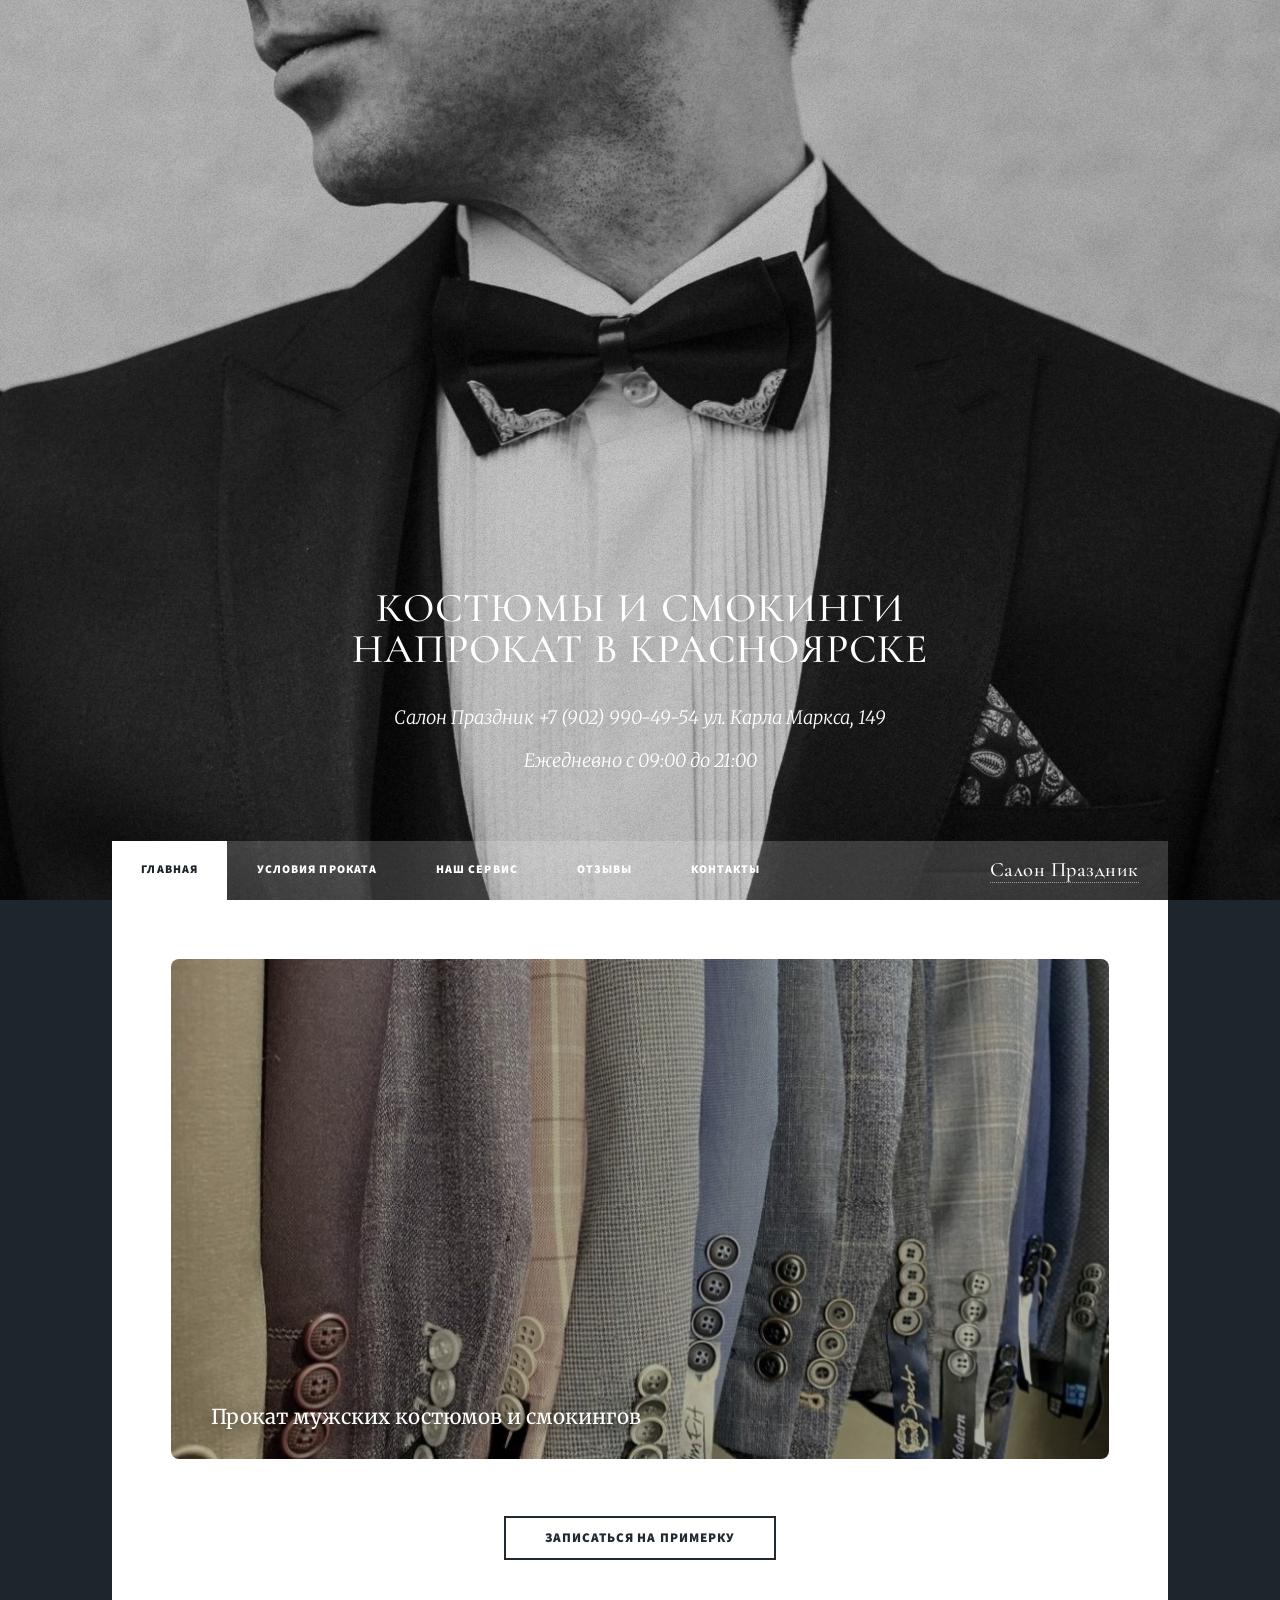
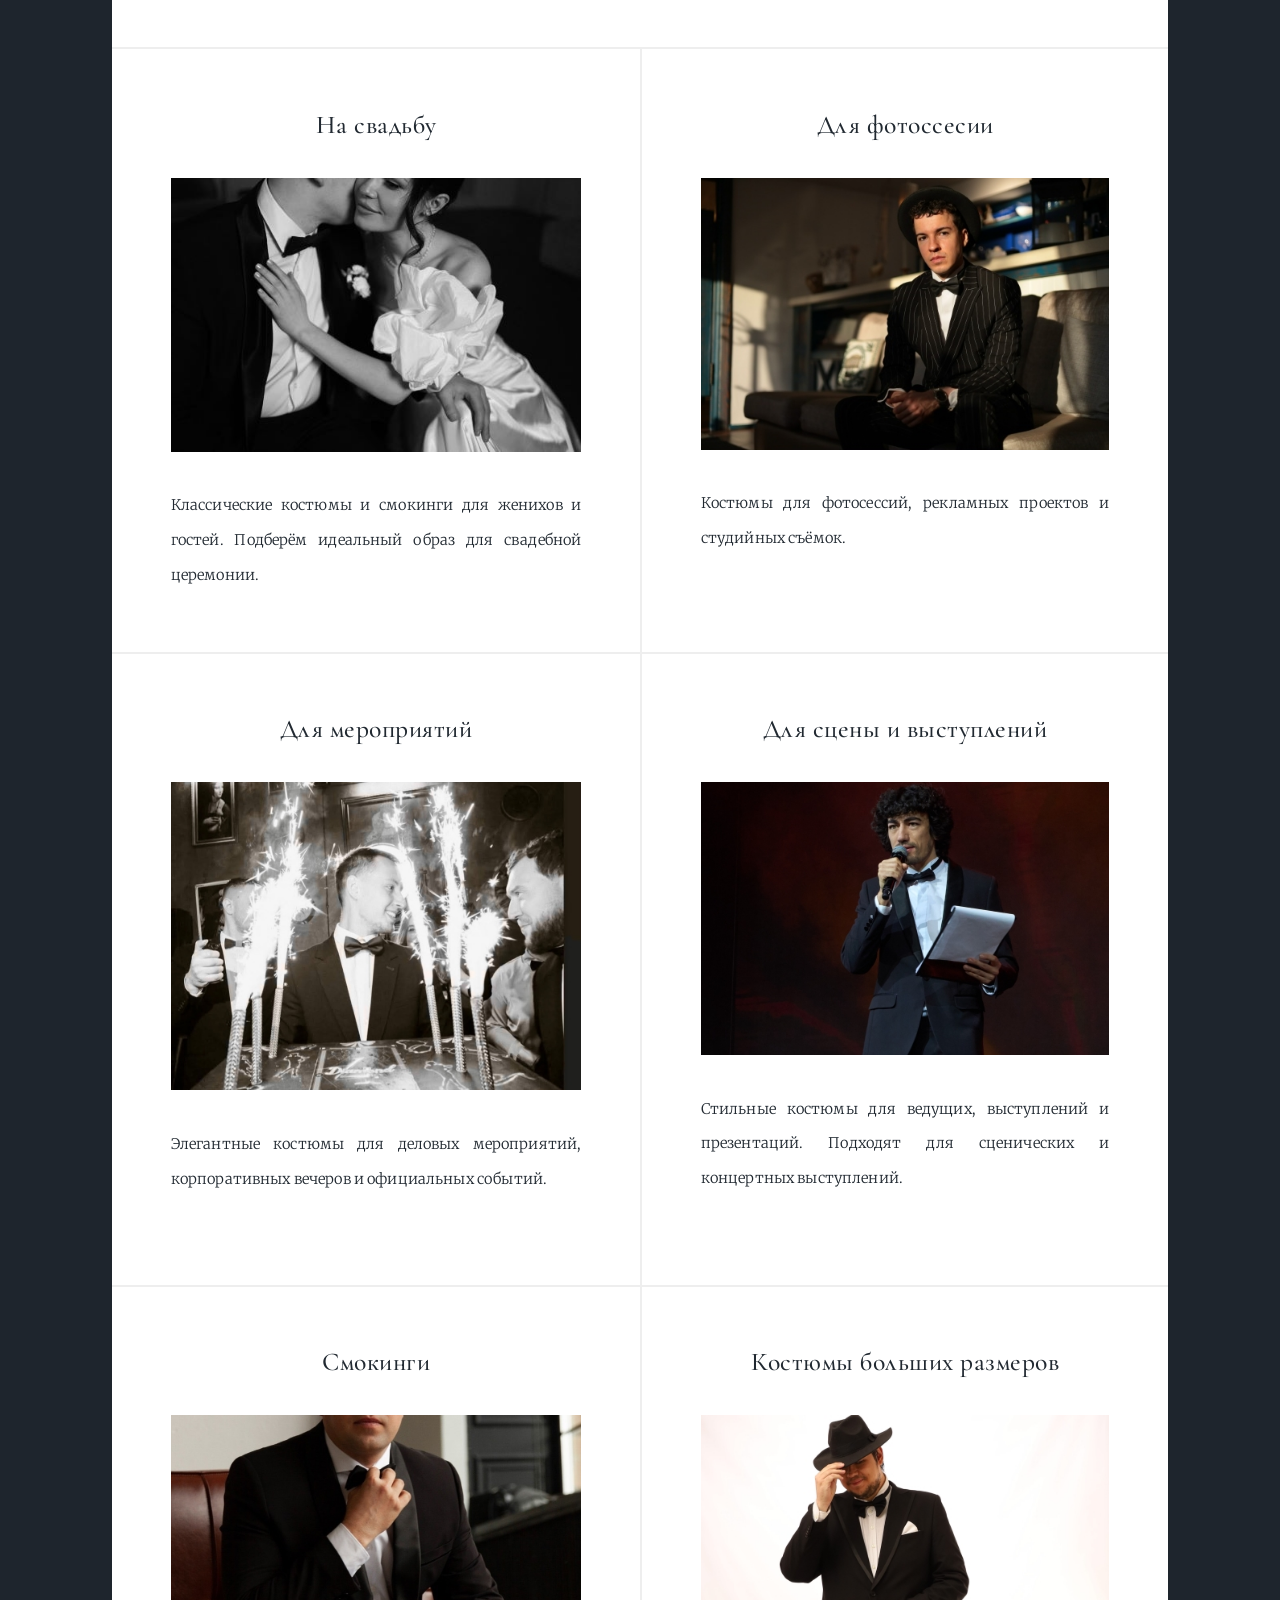
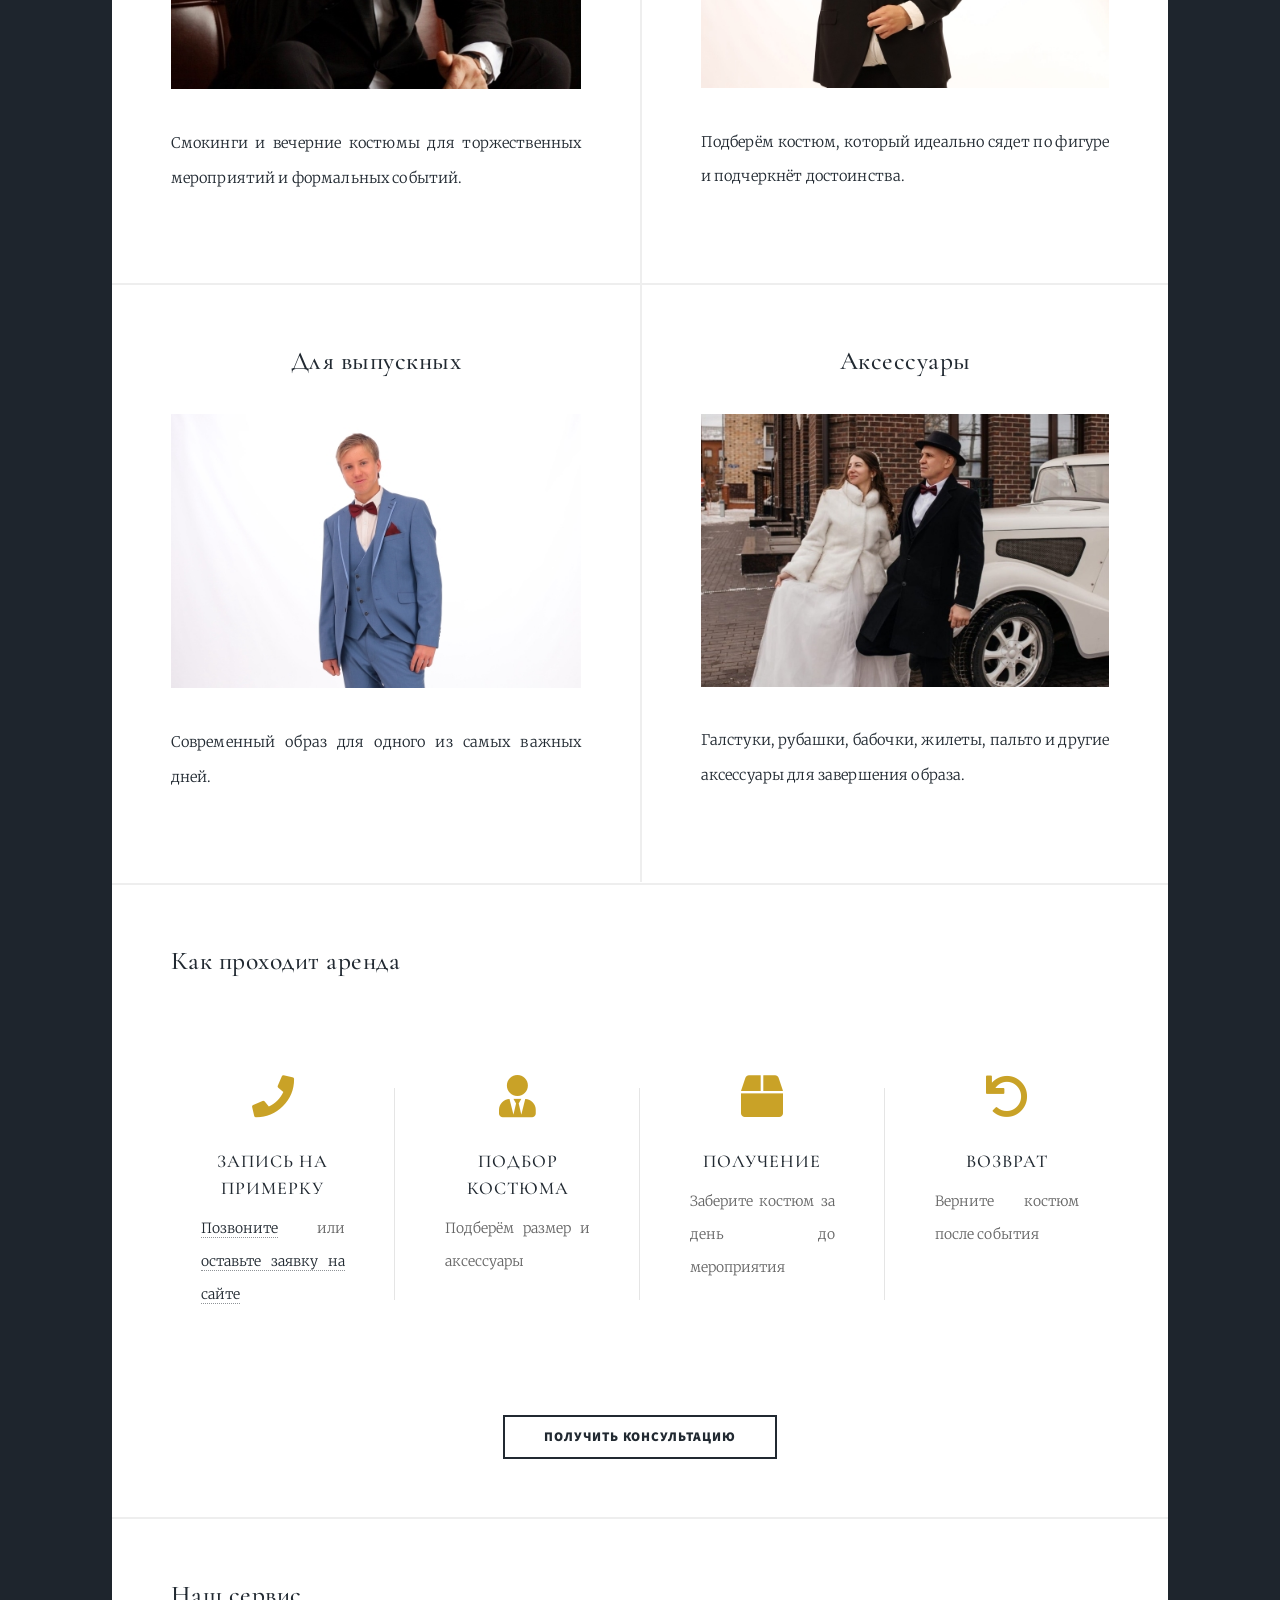
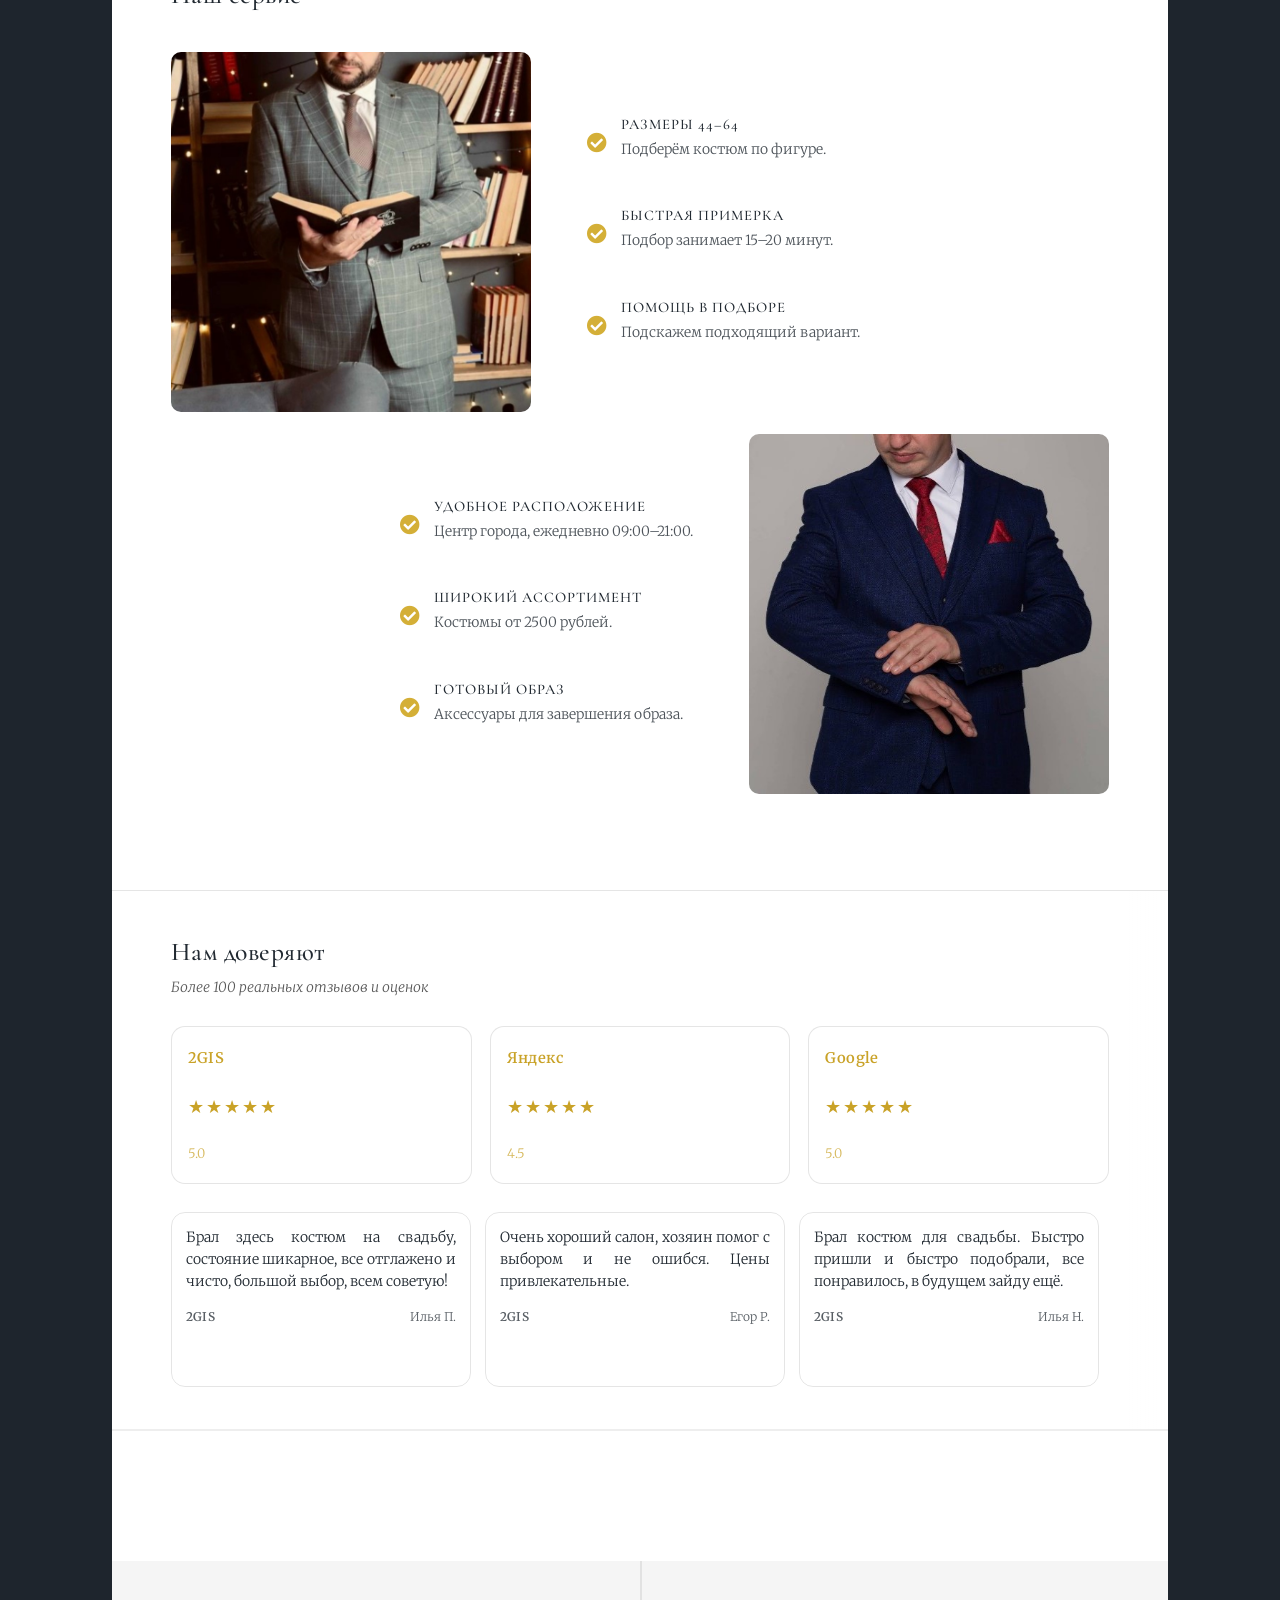
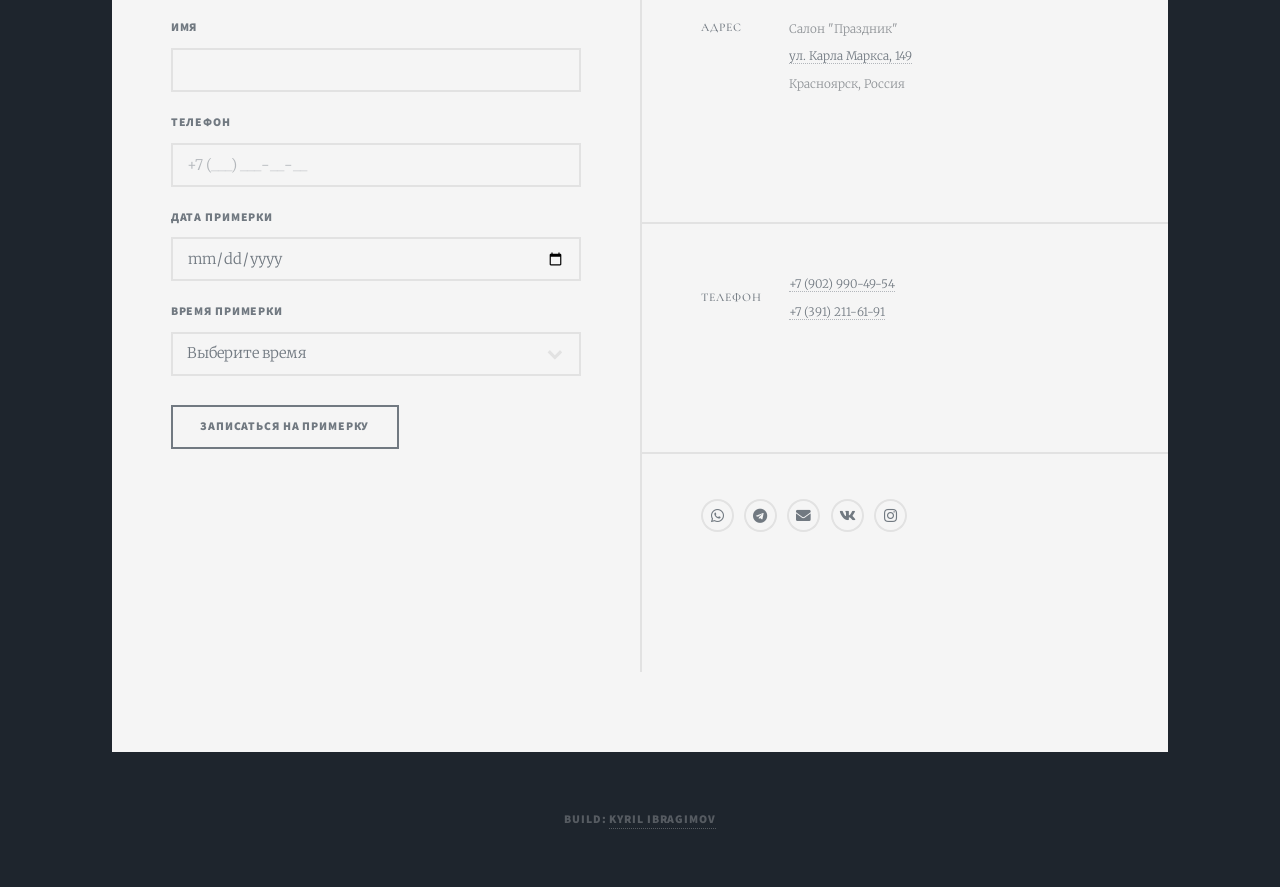
==== index.html @ ec796285 "major fixes" ====
<!DOCTYPE HTML>
<!--
	Massively by HTML5 UP
	html5up.net | @ajlkn
	Free for personal and commercial use under the CCA 3.0 license (html5up.net/license)
-->
<html>
	<head>
		<title>Салон Праздник</title>
		<meta charset="utf-8" />
		<meta name="viewport" content="width=device-width, initial-scale=1, user-scalable=no" />
		<link rel="stylesheet" href="assets/css/main.css" />
		<noscript><link rel="stylesheet" href="assets/css/noscript.css" /></noscript>
		<link href="https://fonts.googleapis.com/css2?family=Playfair+Display:wght@400;500;600&display=swap" rel="stylesheet">
		<link href="https://fonts.googleapis.com/css2?family=Cormorant+Garamond:wght@300;400;500;600&display=swap" rel="stylesheet">
	</head>
	<body class="is-preload">

		<!-- Wrapper -->
			<div id="wrapper" class="fade-in">

				<!-- Intro -->
					<div id="intro">
						<h1>Костюмы и смокинги<br />
						напрокат в Красноярске</h1>
						<p>
							<!-- Прокат мужских костюмов и смокингов в Красноярске</a><br /> -->
						Салон Праздник +7 (902) 990-49-54 ул. Карла Маркса, 149</a><br />
						Ежедневно с 09:00 до 21:00</a>
					</p>
						<!-- <ul class="actions">
							<li><a href="#header" class="button icon solid solo fa-arrow-down scrolly">Continue</a></li>
						</ul> -->
					</div>

				<!-- Header -->
					<!-- <header id="header">
						<a href="index.html" class="logo">Прокат мужских костюмов</a>
					</header> -->

				<!-- Nav -->
					<nav id="nav">
						<ul class="links">
							<li class="active"><a href="index.html">Главная</a></li>
							<li><a href="#rent">Условия проката</a></li>
							<li><a href="#benefits">Наш сервис</a></li>
							<li><a href="#trust">Отзывы</a></li>
							<li><a href="#contacts">Контакты</a></li>
						</ul>
						<div class="logo">
							<a href="#top">Салон Праздник</a>
						</div>
					</nav>

				<!-- Main -->
					<div id="main">

						<!-- Featured Post -->
							<article class="post featured">
								<!-- <header class="major"> -->
									<!-- <h2>Салон Праздник<br />
							</a></h2> -->
									<!-- <p>Прокат мужских костюмов и смокингов</p>
								</header> -->
								<div class="hero">
							
								<img src="images/pic01.jpg" alt="Костюмы">

								<div class="hero-text">
									Прокат мужских костюмов и смокингов
								</div>

								</div>
								<!-- <a class="image main"><img src="images/pic01.jpg" alt="" /></a> -->
								<ul class="actions hero-button">
									<li><a href="#booking" class="button large">Записаться на примерку</a></li>
								</ul>
							</article>

						<!-- Posts -->
							<section class="posts">
								<article>
									<header>
										<h2><a href="#booking">На свадьбу<br />
									</a></h2>
									</header>
									<a href="#booking" class="image fit"><img src="images/pic02.jpg" alt="" /></a>
									<p>Классические костюмы и смокинги для женихов и гостей. Подберём идеальный образ для свадебной церемонии.</p>
							
								</article>
								<article>
									<header>
										<h2><a href="#booking">Для фотоссесии<br />
										</a></h2>
									</header>
									<a href="#booking" class="image fit"><img src="images/pic03.jpg" alt="" /></a>
									<p>Костюмы для фотосессий, рекламных проектов и студийных съёмок.</p>
								</article>
								<article>
									<header>
										<h2><a href="#booking">Для мероприятий<br />
										</a></h2>
									</header>
									<a href="#booking" class="image fit"><img src="images/pic04.jpg" alt="" /></a>
									<p>Элегантные костюмы для деловых мероприятий, корпоративных вечеров и официальных событий.</p>
									<ul class="actions special">
									</ul>
								</article>
								<article>
									<header>
										<h2><a href="#booking">Для сцены и выступлений<br />
										</a></h2>
									</header>
									<a href="#booking" class="image fit"><img src="images/pic05.jpg" alt="" /></a>
									<p>Стильные костюмы для ведущих, выступлений и презентаций. Подходят для сценических и концертных выступлений.</p>
									<ul class="actions special">
									</ul>
								</article>
								<article>
									<header>
										<h2><a href="#booking">Смокинги<br />
										</a></h2>
									</header>
									<a href="#booking" class="image fit"><img src="images/pic06.jpg" alt="" /></a>
									<p>Смокинги и вечерние костюмы для торжественных мероприятий и формальных событий.</p>
									<ul class="actions special">
									</ul>
								</article>
								
								<article>
									<header>
										<h2><a href="#booking">Костюмы больших размеров<br />
										</a></h2>
									</header>
									<a href="#booking" class="image fit"><img src="images/pic08.jpg" alt="" /></a>
									<p>Подберём костюм, который идеально сядет по фигуре и подчеркнёт достоинства.</p>
									<ul class="actions special">
									</ul>
								</article>
								<article>
									<header>
										<h2><a href="#booking">Для выпускных<br />
										</a></h2>
									</header>
									<a href="#booking" class="image fit"><img src="images/pic09.jpg" alt="" /></a>
									<p>Современный образ для одного из самых важных дней.</p>
									<ul class="actions special">
									</ul>
								</article>


								<article>
									<header>
										<h2><a href="#booking">Аксессуары<br />
										</a></h2>
									</header>
									<a href="#booking" class="image fit"><img src="images/pic07.jpg" alt="" /></a>
									<p>Галстуки, рубашки, бабочки, жилеты, пальто и другие аксессуары для завершения образа.</p>
									<ul class="actions special">
									</ul>
								</article>
							</section>
					<section class="process" id="rent">
						<h2>Как проходит аренда</h2>
						<!-- <p>Всего несколько шагов до идеального образа</p> -->

						<div class="steps">

							<div class="step">
							<span class="icon solid fa-phone"></span>
							<h3>Запись на примерку</h3>
							<p><a href="tel:+79029904954">Позвоните</a> или <a href=#booking>оставьте заявку на сайте</a></p>
							</div>

							<div class="step">
							<span class="icon solid fa-user-tie"></span>
							<h3>Подбор костюма</h3>
							<p>Подберём размер и аксессуары</p>
							</div>

							<div class="step">
							<span class="icon solid fa-box"></span>
							<h3>Получение</h3>
							<p>Заберите костюм за день до мероприятия</p>
							</div>

							<div class="step">
							<span class="icon solid fa-undo"></span>
							<h3>Возврат</h3>
							<p>Верните костюм после события</p>
							</div>
						</div>
						<ul class="actions hero-button">
						<li>
							<a href="tel:+79029904954" class="button large">
							Получить консультацию
							</a>
						</li>
						</ul>
					</section>
					<section id="benefits" class="benefits">
						<header class="major">
							<h2>Наш сервис</h2>
						</header>

						<div class="benefit-row benefit-row--left">
							<div class="benefit-image">
							<img src="images/pic12.jpg" alt="Свадебные костюмы">
							</div>

							<div class="benefit-points">
							<div class="benefit-point">
								<span class="icon solid fa-check-circle"></span>
								<div>
								<h3>Размеры 44–64</h3>
								<p>Подберём костюм по фигуре.</p>
								</div>
							</div>

							<div class="benefit-point">
								<span class="icon solid fa-check-circle"></span>
								<div>
								<h3>Быстрая примерка</h3>
								<p>Подбор занимает 15–20 минут.</p>
								</div>
							</div>

							<div class="benefit-point">
									<span class="icon solid fa-check-circle"></span>
								<div>
								<h3>Помощь в подборе</h3>
								<p>Подскажем подходящий вариант.</p>
								</div>
							</div>
							</div>
							
						</div>

						<div class="benefit-row benefit-row--right">
							<div class="benefit-points">
							<div class="benefit-point">
								<span class="icon solid fa-check-circle"></span>
								<div>
								<h3>Удобное расположение</h3>
								<p>Центр города, ежедневно 09:00–21:00.</p>
								</div>
							</div>

							<div class="benefit-point">
									<span class="icon solid fa-check-circle"></span>
								<div>
								<h3>Широкий ассортимент</h3>
								<p>Костюмы от 2500 рублей.</p>
								</div>
							</div>

							<div class="benefit-point">
								<span class="icon solid fa-check-circle"></span>
								<div>
								<h3>Готовый образ</h3>
								<p>Аксессуары для завершения образа.</p>
								</div>
							</div>
							</div>

							<div class="benefit-image">
							<img src="images/pic13.jpg" alt="Костюмы в салоне">
							</div>
						</div>
					</section>

					<section id="trust" class="trust">
					<header class="major">
						<h2>Нам доверяют</h2>
						 <p class="trust__summary">Более 100 реальных отзывов и оценок</p>
					</header>

					<div class="trust__badges">
						<a class="trust__badge" href="https://2gis.ru/krasnoyarsk/firm/70000001041666541/tab/reviews" target="_blank" rel="noopener">
						<span class="trust__logo">2GIS</span>
						<span class="trust__stars" aria-label="Рейтинг 5 из 5">★★★★★</span>
						<span class="trust__meta">5.0</span>
						</a>

						<a class="trust__badge" href="https://yandex.ru/maps/org/prazdnik/83138844755/reviews/" target="_blank" rel="noopener">
						<span class="trust__logo">Яндекс</span>
						<span class="trust__stars" aria-label="Рейтинг 4.5 из 5">★★★★★</span>
						<span class="trust__meta">4.5</span>
						</a>

					    <a href="https://www.google.com/maps/place/@56.009293,92.8386435,15z/data=!4m17!1m7!3m6!1s0x5cd7ae0d39de3a0b:0xbedc901a35890646!2z0J_RgNCw0LfQtNC90LjQuiwg0YHQsNC70L7QvSDQv9GA0L7QutCw0YLQsCDQvNGD0LbRgdC60LjRhSDQutC-0YHRgtGO0LzQvtCyINC4INGB0LzQvtC60LjQvdCz0L7Qsg!8m2!3d56.009293!4d92.856153!16s%2Fg%2F12qf68w5v!3m8!1s0x5cd7ae0d39de3a0b:0xbedc901a35890646!8m2!3d56.009293!4d92.856153!9m1!1b1![base64]!16s%2Fg%2F12qf68w5v?entry=ttu&g_ep=EgoyMDI2MDMyNC4wIKXMDSoASAFQAw%3D%3D" class="trust__badge" target="_blank" rel="noopener noreferrer">
     					<span class="trust__logo">Google</span>
     					<span class="trust__stars">★★★★★</span>
      					<span class="trust__meta">5.0</span>
    					</a>
					</div>

					<div class="trust__slider" aria-label="Отзывы клиентов (пролистывание)">
						<article class="trust__card">
						<p>Брал здесь костюм на свадьбу, состояние шикарное, все отглажено и чисто, большой выбор, всем советую!</p>
						<div class="trust__who">
							<span class="trust__src">2GIS</span>
							<span class="trust__name">Илья П.</span>
						</div>
						</article>

						<article class="trust__card">
						<p>Очень хороший салон, хозяин помог с выбором и не ошибся. Цены привлекательные.</p>
						<div class="trust__who">
							<span class="trust__src">2GIS</span>
							<span class="trust__name">Егор Р.</span>
						</div>
						</article>

						<article class="trust__card">
						<p>Брал костюм для свадьбы. Быстро пришли и быстро подобрали, все понравилось, в будущем зайду ещё.</p>
						<div class="trust__who">
							<span class="trust__src">2GIS</span>
							<span class="trust__name">Илья Н.</span>
						</div>
						</article>

						<article class="trust__card">
						<p>Отличный салон. Брал здесь костюм двойку на свадьбу. Одели меня с иголочки, ещё и подобрали туфли с галстуком. Вся одежда идеально чистая и ухоженная!</p>
						<div class="trust__who">
							<span class="trust__src">2GIS</span>
							<span class="trust__name">​Николай Х.</span>
						</div>
						</article>

						<article class="trust__card">
						<p>Брали мужу смокинг на свадебную фотосессию. Выбор большой, подобрали очень быстро. Все качественно.</p>
						<div class="trust__who">
							<span class="trust__src">2GIS</span>
							<span class="trust__name">Ольга</span>
						</div>
						</article>
					</div>

					<!-- <ul class="actions">
						<li><a class="button" href="https://2gis.ru/krasnoyarsk/firm/70000001041666541/tab/reviews" target="_blank" rel="noopener">Все отзывы в 2GIS</a></li>
						<li><a class="button" href="https://yandex.ru/maps/org/prazdnik/83138844755/reviews/" target="_blank" rel="noopener">Все отзывы в Яндекс</a></li>
					</ul> -->
					</section>
				</section>
						<!-- Footer -->
							<footer>
								<div class="pagination">
								
								</div>
							</footer>

					</div>

				<!-- Footer -->
					<footer id="footer">
						<section id="booking">
							<form method="post" id="booking-form" action="#">
								<div class="fields">
									<div class="field">
										<label for="name">Имя</label>
										<input type="text" name="name" id="name" required/>
									</div>

									<div class="field">
										<label for="phone">Телефон</label>						
										<input
											type="tel"
											name="phone"
											id="phone"
											placeholder="+7 (___) ___-__-__"
											maxlength="18"
											required
										/>
									</div>
									 <div class="field">
									<label for="date">Дата примерки</label>
									<input type="date" name="date" id="date" required />
									</div>

									<div class="field">
									<label for="time">Время примерки</label>
									<select name="time" id="time" required>
										<option value="">Выберите время</option>
										<option>09:00</option>
										<option>09:30</option>
										<option>10:00</option>
										<option>10:30</option>
										<option>11:00</option>
										<option>11:30</option>
										<option>12:00</option>
										<option>12:30</option>
										<option>13:00</option>
										<option>13:30</option>
										<option>14:00</option>
										<option>14:30</option>
										<option>15:00</option>
										<option>15:30</option>
										<option>16:00</option>
										<option>16:30</option>
										<option>17:00</option>
										<option>17:30</option>
										<option>18:00</option>
										<option>18:30</option>
										<option>19:00</option>
										<option>19:30</option>
										<option>20:00</option>
										<option>20:30</option>
									</select>
									</div>
								</div>
								<ul class="actions">
									<li><input type="submit" value="Записаться на примерку" /></li>
								</ul>
								<p id="form-message" class="form-message" aria-live="polite"></p>
							</form>
						</section>
						<section class="split contact", id="contacts">
							<section class="alt">
								<h3>Адрес</h3>
								<p>Салон "Праздник"</br>
								<a href="https://yandex.ru/maps/?text=Карла%20Маркса%20149%20Красноярск">ул. Карла Маркса, 149</a><br />
								Красноярск, Россия</p>
							</section>
							<section>
								<h3>Телефон</h3>
								<p><a href="tel:+79029904954">+7 (902) 990-49-54</a></br>
									 <a href="tel:+73912116191">+7 (391) 211-61-91</a></p>
							</section>
							<!-- <section>
								<h3>Email</h3>
								<p><a href="mailto:prazdniki24@yandex.ru">prazdniki24@yandex.ru</a></p>
							</section> -->
							<section>
								<ul class="icons alt">

									<li>
										<a href="https://wa.me/+79029904954" class="icon brands fa-whatsapp">
										<span class="label">whatsapp</span>
										</a>
									</li>
									<li>
										<a href="https://t.me/+79029904954" class="icon brands fa-telegram">
										<span class="label">telegram</span>
										</a>
									</li>
										<li>
										<a href="mailto:prazdniki24@yandex.ru" class="icon solid fa-envelope">
										<span class="label">Email</span>
										</a>
									</li>
									<li>
									<a href="https://vk.com/prazdnikgroup" class="icon brands fa-vk">
										<span class="label">VK</span>
									</a>
									</li>
									<li><a href="https://www.instagram.com/kostumnaprokat24" class="icon brands alt fa-instagram"><span class="label">Instagram</span></a></li>
								</ul>
							</section>
						</section>
					</footer>

				<!-- Copyright -->
					<div id="copyright">
						<ul><li>Build: <a href="https://kyrilibragimov.com">Kyril Ibragimov</a></li></ul>
					</div>

			</div>

		<!-- Scripts -->
			<script src="assets/js/jquery.min.js"></script>
			<script src="assets/js/jquery.scrollex.min.js"></script>
			<script src="assets/js/jquery.scrolly.min.js"></script>
			<script src="assets/js/browser.min.js"></script>
			<script src="assets/js/breakpoints.min.js"></script>
			<script src="assets/js/util.js"></script>
			<script src="assets/js/main.js"></script>

			<script>
			(function () {
				const rail = document.querySelector('.trust__slider');
				if (!rail) return;

				rail.addEventListener('wheel', (e) => {
				// if user scrolls vertically, move horizontally
				if (Math.abs(e.deltaY) > Math.abs(e.deltaX)) {
					rail.scrollLeft += e.deltaY;
					e.preventDefault();
				}
				}, { passive: false });
			})();
			</script>

			<script>
			const phoneInput = document.getElementById('phone');

			phoneInput.addEventListener('input', function (e) {
				let x = this.value.replace(/\D/g, '');

				if (x.startsWith('8')) x = '7' + x.slice(1);
				if (!x.startsWith('7')) x = '7' + x;

				x = x.substring(0, 11);

				let formatted = '+7';
				if (x.length > 1) formatted += ' (' + x.substring(1, 4);
				if (x.length >= 5) formatted += ') ' + x.substring(4, 7);
				if (x.length >= 8) formatted += '-' + x.substring(7, 9);
				if (x.length >= 10) formatted += '-' + x.substring(9, 11);

				this.value = formatted;
			});

			phoneInput.addEventListener('blur', function () {
				const digits = this.value.replace(/\D/g, '');
				if (digits.length !== 11) {
				this.setCustomValidity('Введите телефон в формате +7 (999) 123-45-67');
				} else {
				this.setCustomValidity('');
				}
			});
			</script>

			<script>
			const dateInput = document.getElementById('date');
			const today = new Date().toISOString().split('T')[0];
			dateInput.setAttribute('min', today);
			</script>

			<script>
			document.addEventListener('DOMContentLoaded', function () {
				const elements = document.querySelectorAll(
				'#main > section, #main > article, .post, .benefits, #trust, #contact'
				);

				elements.forEach((el, index) => {
				el.classList.add('reveal');
				if (index % 2 === 1) {
					el.classList.add('reveal--slow');
				}
				});

				const observer = new IntersectionObserver((entries, obs) => {
				entries.forEach(entry => {
					if (entry.isIntersecting) {
					entry.target.classList.add('is-visible');
					obs.unobserve(entry.target);
					}
				});
				}, {
				threshold: 0.12
				});

				elements.forEach(el => observer.observe(el));
			});
			</script>

			<script>
			const bookingForm = document.getElementById("booking-form");
			const formMessage = document.getElementById("form-message");

			let messageTimeout;

			function showFormMessage(text, type = "success") {
				clearTimeout(messageTimeout);

				formMessage.textContent = text;
				formMessage.classList.remove("success", "error", "show");
				formMessage.classList.add(type);

				void formMessage.offsetWidth;
				formMessage.classList.add("show");

				messageTimeout = setTimeout(() => {
				formMessage.classList.remove("show");
				}, 5000);
			}

			if (bookingForm) {
				bookingForm.addEventListener("submit", async function (e) {
				e.preventDefault();

				const formData = new FormData(bookingForm);

				const payload = {
					name: formData.get("name"),
					phone: formData.get("phone"),
					date: formData.get("date"),
					time: formData.get("time")
				};

				try {
					const response = await fetch("/api/booking", {
					method: "POST",
					headers: {
						"Content-Type": "application/json"
					},
					body: JSON.stringify(payload)
					});

					const result = await response.json();

					if (!response.ok) {
					throw new Error(result.error || "Ошибка отправки");
					}

					bookingForm.reset();

					showFormMessage(
					"Спасибо! Заявка отправлена. Мы свяжемся с вами для подтверждения примерки.",
					"success"
					);
				} catch (error) {
					console.error(error);

					showFormMessage(
					"Не удалось отправить заявку. Попробуйте позже.",
					"error"
					);
				}
				});
			}
			</script>
	</body>
</html>
---- assets/css/main.css ----
@import url(fontawesome-all.min.css);
@import url("https://fonts.googleapis.com/css?family=Merriweather:300,700,300italic,700italic|Source+Sans+Pro:900");

/*
	Massively by HTML5 UP
	html5up.net | @ajlkn
	Free for personal and commercial use under the CCA 3.0 license (html5up.net/license)
*/

html, body, div, span, applet, object,
iframe, h1, h2, h3, h4, h5, h6, p, blockquote,
pre, a, abbr, acronym, address, big, cite,
code, del, dfn, em, img, ins, kbd, q, s, samp,
small, strike, strong, sub, sup, tt, var, b,
u, i, center, dl, dt, dd, ol, ul, li, fieldset,
form, label, legend, table, caption, tbody,
tfoot, thead, tr, th, td, article, aside,
canvas, details, embed, figure, figcaption,
footer, header, hgroup, menu, nav, output, ruby,
section, summary, time, mark, audio, video {
	margin: 0;
	padding: 0;
	border: 0;
	font-size: 100%;
	font: inherit;
	vertical-align: baseline;}

article, aside, details, figcaption, figure,
footer, header, hgroup, menu, nav, section {
	display: block;}

body {
	line-height: 1;
}

ol, ul {
	list-style: none;
}

blockquote, q {
	quotes: none;
}

	blockquote:before, blockquote:after, q:before, q:after {
		content: '';
		content: none;
	}

table {
	border-collapse: collapse;
	border-spacing: 0;
}

body {
	-webkit-text-size-adjust: none;
}

mark {
	background-color: transparent;
	color: inherit;
}

input::-moz-focus-inner {
	border: 0;
	padding: 0;
}

input, select, textarea {
	-moz-appearance: none;
	-webkit-appearance: none;
	-ms-appearance: none;
	appearance: none;
}

/* Basic */

	@-ms-viewport {
		width: device-width;
	}

	body {
		-ms-overflow-style: scrollbar;
	}

	@media screen and (max-width: 480px) {

		html, body {
			min-width: 320px;
		}

	}

	html {
		box-sizing: border-box;
	}

	*, *:before, *:after {
		box-sizing: inherit;
	}

	body {
		background-color: #1e252d;
	}

		body.is-preload *, body.is-preload *:before, body.is-preload *:after {
			-moz-animation: none !important;
			-webkit-animation: none !important;
			-ms-animation: none !important;
			animation: none !important;
			-moz-transition: none !important;
			-webkit-transition: none !important;
			-ms-transition: none !important;
			transition: none !important;
		}

/* Type */

	html {
		font-size: 16pt;
	}

		@media screen and (max-width: 1680px) {

			html {
				font-size: 12pt;
			}

		}

		@media screen and (max-width: 1280px) {

			html {
				font-size: 11pt;
			}

		}

		@media screen and (max-width: 360px) {

			html {
				font-size: 10pt;
			}

		}

	body {
		color: #212931;
	}

	body, input, select, textarea {
		font-family: "Merriweather", Georgia, serif;
		font-weight: 300;
		font-size: 1rem;
		line-height: 2.375;
	}

	a {
		-moz-transition: color 0.2s ease-in-out, background-color 0.2s ease-in-out, border-color 0.2s ease-in-out, box-shadow 0.2s ease-in-out;
		-webkit-transition: color 0.2s ease-in-out, background-color 0.2s ease-in-out, border-color 0.2s ease-in-out, box-shadow 0.2s ease-in-out;
		-ms-transition: color 0.2s ease-in-out, background-color 0.2s ease-in-out, border-color 0.2s ease-in-out, box-shadow 0.2s ease-in-out;
		transition: color 0.2s ease-in-out, background-color 0.2s ease-in-out, border-color 0.2s ease-in-out, box-shadow 0.2s ease-in-out;
		border-bottom: dotted 1px;
		text-decoration: none;
	}

		a:hover {
			border-bottom-color: transparent;
		}

	strong, b {
		font-weight: 600;
	}

	em, i {
		font-style: italic;
	}

	p {
		text-align: justify;
		margin: 0 0 2rem 0;
	}

	h1, h2, h3, h4, h5, h6 {
		/* Тут шрифт */
font-family: 'Cormorant Garamond', serif;
  font-weight: 500;
  letter-spacing: 1px;
		/* font-weight: 900; */
		line-height: 1.5;
		/* letter-spacing: 0.075em; */
		text-transform: uppercase;
		margin: 0 0 1rem 0;
	}

		h1 a, h2 a, h3 a, h4 a, h5 a, h6 a {
			border-bottom: 0;
			color: inherit;
			text-decoration: none;
		}

	h1 {
		font-size: 4rem;
		line-height: 1.1;
		margin: 0 0 2rem 0;
	}

	h2 {
		font-size: 1.75rem;
		line-height: 1.3;
		margin: 0 0 1.5rem 0;
	}

	h3 {
		font-size: 1.25rem;
		margin: 0 0 1.5rem 0;
	}

	h4 {
		font-size: 1rem;
	}

	h5 {
		font-size: 0.9rem;
	}

	h6 {
		font-size: 0.8rem;
	}

	sub {
		font-size: 0.8rem;
		position: relative;
		top: 0.5rem;
	}

	sup {
		font-size: 0.8rem;
		position: relative;
		top: -0.5rem;
	}

	blockquote {
		border-left: solid 4px;
		font-style: italic;
		margin: 0 0 2rem 0;
		padding: 0.5rem 0 0.5rem 2rem;
	}

	code {
		border: solid 2px;
		font-family: "Courier New", monospace;
		font-size: 0.9rem;
		margin: 0 0.25rem;
		padding: 0.25rem 0.65rem;
	}

	pre {
		-webkit-overflow-scrolling: touch;
		font-family: "Courier New", monospace;
		font-size: 0.9rem;
		margin: 0 0 2rem 0;
	}

		pre code {
			display: block;
			line-height: 1.75;
			padding: 1rem 1.5rem;
			overflow-x: auto;
		}

	hr {
		border: 0;
		border-bottom: solid 2px;
		margin: 3rem 0;
	}

		hr.major {
			margin: 5rem 0;
		}

	.align-left {
		text-align: left;
	}

	.align-center {
		text-align: center;
	}

	.align-right {
		text-align: right;
	}

	input, select, textarea {
		color: #212931;
	}

	a {
		color: #212931;
		border-bottom-color: rgba(33, 41, 49, 0.5);
	}

		a:hover {
			border-bottom-color: transparent;
			color: #F0C75E !important;
		}

	strong, b {
		color: #212931;
	}

	h1, h2, h3, h4, h5, h6 {
		color: #212931;
	}

	blockquote {
		border-left-color: #eeeeee;
	}

	code {
		background: rgba(220, 220, 220, 0.25);
		border-color: #eeeeee;
	}

	hr {
		border-bottom-color: #eeeeee;
	}

/* Row */

	.row {
		display: flex;
		flex-wrap: wrap;
		box-sizing: border-box;
		align-items: stretch;
	}

		.row > * {
			box-sizing: border-box;
		}

		.row.gtr-uniform > * > :last-child {
			margin-bottom: 0;
		}

		.row.aln-left {
			justify-content: flex-start;
		}

		.row.aln-center {
			justify-content: center;
		}

		.row.aln-right {
			justify-content: flex-end;
		}

		.row.aln-top {
			align-items: flex-start;
		}

		.row.aln-middle {
			align-items: center;
		}

		.row.aln-bottom {
			align-items: flex-end;
		}

		.row > .imp {
			order: -1;
		}

		.row > .col-1 {
			width: 8.33333%;
		}

		.row > .off-1 {
			margin-left: 8.33333%;
		}

		.row > .col-2 {
			width: 16.66667%;
		}

		.row > .off-2 {
			margin-left: 16.66667%;
		}

		.row > .col-3 {
			width: 25%;
		}

		.row > .off-3 {
			margin-left: 25%;
		}

		.row > .col-4 {
			width: 33.33333%;
		}

		.row > .off-4 {
			margin-left: 33.33333%;
		}

		.row > .col-5 {
			width: 41.66667%;
		}

		.row > .off-5 {
			margin-left: 41.66667%;
		}

		.row > .col-6 {
			width: 50%;
		}

		.row > .off-6 {
			margin-left: 50%;
		}

		.row > .col-7 {
			width: 58.33333%;
		}

		.row > .off-7 {
			margin-left: 58.33333%;
		}

		.row > .col-8 {
			width: 66.66667%;
		}

		.row > .off-8 {
			margin-left: 66.66667%;
		}

		.row > .col-9 {
			width: 75%;
		}

		.row > .off-9 {
			margin-left: 75%;
		}

		.row > .col-10 {
			width: 83.33333%;
		}

		.row > .off-10 {
			margin-left: 83.33333%;
		}

		.row > .col-11 {
			width: 91.66667%;
		}

		.row > .off-11 {
			margin-left: 91.66667%;
		}

		.row > .col-12 {
			width: 100%;
		}

		.row > .off-12 {
			margin-left: 100%;
		}

		.row.gtr-0 {
			margin-top: 0;
			margin-left: 0rem;
		}

			.row.gtr-0 > * {
				padding: 0 0 0 0rem;
			}

			.row.gtr-0.gtr-uniform {
				margin-top: 0rem;
			}

				.row.gtr-0.gtr-uniform > * {
					padding-top: 0rem;
				}

		.row.gtr-25 {
			margin-top: 0;
			margin-left: -0.375rem;
		}

			.row.gtr-25 > * {
				padding: 0 0 0 0.375rem;
			}

			.row.gtr-25.gtr-uniform {
				margin-top: -0.375rem;
			}

				.row.gtr-25.gtr-uniform > * {
					padding-top: 0.375rem;
				}

		.row.gtr-50 {
			margin-top: 0;
			margin-left: -0.75rem;
		}

			.row.gtr-50 > * {
				padding: 0 0 0 0.75rem;
			}

			.row.gtr-50.gtr-uniform {
				margin-top: -0.75rem;
			}

				.row.gtr-50.gtr-uniform > * {
					padding-top: 0.75rem;
				}

		.row {
			margin-top: 0;
			margin-left: -1.5rem;
		}

			.row > * {
				padding: 0 0 0 1.5rem;
			}

			.row.gtr-uniform {
				margin-top: -1.5rem;
			}

				.row.gtr-uniform > * {
					padding-top: 1.5rem;
				}

		.row.gtr-150 {
			margin-top: 0;
			margin-left: -2.25rem;
		}

			.row.gtr-150 > * {
				padding: 0 0 0 2.25rem;
			}

			.row.gtr-150.gtr-uniform {
				margin-top: -2.25rem;
			}

				.row.gtr-150.gtr-uniform > * {
					padding-top: 2.25rem;
				}

		.row.gtr-200 {
			margin-top: 0;
			margin-left: -3rem;
		}

			.row.gtr-200 > * {
				padding: 0 0 0 3rem;
			}

			.row.gtr-200.gtr-uniform {
				margin-top: -3rem;
			}

				.row.gtr-200.gtr-uniform > * {
					padding-top: 3rem;
				}

		@media screen and (max-width: 1680px) {

			.row {
				display: flex;
				flex-wrap: wrap;
				box-sizing: border-box;
				align-items: stretch;
			}

				.row > * {
					box-sizing: border-box;
				}

				.row.gtr-uniform > * > :last-child {
					margin-bottom: 0;
				}

				.row.aln-left {
					justify-content: flex-start;
				}

				.row.aln-center {
					justify-content: center;
				}

				.row.aln-right {
					justify-content: flex-end;
				}

				.row.aln-top {
					align-items: flex-start;
				}

				.row.aln-middle {
					align-items: center;
				}

				.row.aln-bottom {
					align-items: flex-end;
				}

				.row > .imp-xlarge {
					order: -1;
				}

				.row > .col-1-xlarge {
					width: 8.33333%;
				}

				.row > .off-1-xlarge {
					margin-left: 8.33333%;
				}

				.row > .col-2-xlarge {
					width: 16.66667%;
				}

				.row > .off-2-xlarge {
					margin-left: 16.66667%;
				}

				.row > .col-3-xlarge {
					width: 25%;
				}

				.row > .off-3-xlarge {
					margin-left: 25%;
				}

				.row > .col-4-xlarge {
					width: 33.33333%;
				}

				.row > .off-4-xlarge {
					margin-left: 33.33333%;
				}

				.row > .col-5-xlarge {
					width: 41.66667%;
				}

				.row > .off-5-xlarge {
					margin-left: 41.66667%;
				}

				.row > .col-6-xlarge {
					width: 50%;
				}

				.row > .off-6-xlarge {
					margin-left: 50%;
				}

				.row > .col-7-xlarge {
					width: 58.33333%;
				}

				.row > .off-7-xlarge {
					margin-left: 58.33333%;
				}

				.row > .col-8-xlarge {
					width: 66.66667%;
				}

				.row > .off-8-xlarge {
					margin-left: 66.66667%;
				}

				.row > .col-9-xlarge {
					width: 75%;
				}

				.row > .off-9-xlarge {
					margin-left: 75%;
				}

				.row > .col-10-xlarge {
					width: 83.33333%;
				}

				.row > .off-10-xlarge {
					margin-left: 83.33333%;
				}

				.row > .col-11-xlarge {
					width: 91.66667%;
				}

				.row > .off-11-xlarge {
					margin-left: 91.66667%;
				}

				.row > .col-12-xlarge {
					width: 100%;
				}

				.row > .off-12-xlarge {
					margin-left: 100%;
				}

				.row.gtr-0 {
					margin-top: 0;
					margin-left: 0rem;
				}

					.row.gtr-0 > * {
						padding: 0 0 0 0rem;
					}

					.row.gtr-0.gtr-uniform {
						margin-top: 0rem;
					}

						.row.gtr-0.gtr-uniform > * {
							padding-top: 0rem;
						}

				.row.gtr-25 {
					margin-top: 0;
					margin-left: -0.375rem;
				}

					.row.gtr-25 > * {
						padding: 0 0 0 0.375rem;
					}

					.row.gtr-25.gtr-uniform {
						margin-top: -0.375rem;
					}

						.row.gtr-25.gtr-uniform > * {
							padding-top: 0.375rem;
						}

				.row.gtr-50 {
					margin-top: 0;
					margin-left: -0.75rem;
				}

					.row.gtr-50 > * {
						padding: 0 0 0 0.75rem;
					}

					.row.gtr-50.gtr-uniform {
						margin-top: -0.75rem;
					}

						.row.gtr-50.gtr-uniform > * {
							padding-top: 0.75rem;
						}

				.row {
					margin-top: 0;
					margin-left: -1.5rem;
				}

					.row > * {
						padding: 0 0 0 1.5rem;
					}

					.row.gtr-uniform {
						margin-top: -1.5rem;
					}

						.row.gtr-uniform > * {
							padding-top: 1.5rem;
						}

				.row.gtr-150 {
					margin-top: 0;
					margin-left: -2.25rem;
				}

					.row.gtr-150 > * {
						padding: 0 0 0 2.25rem;
					}

					.row.gtr-150.gtr-uniform {
						margin-top: -2.25rem;
					}

						.row.gtr-150.gtr-uniform > * {
							padding-top: 2.25rem;
						}

				.row.gtr-200 {
					margin-top: 0;
					margin-left: -3rem;
				}

					.row.gtr-200 > * {
						padding: 0 0 0 3rem;
					}

					.row.gtr-200.gtr-uniform {
						margin-top: -3rem;
					}

						.row.gtr-200.gtr-uniform > * {
							padding-top: 3rem;
						}

		}

		@media screen and (max-width: 1280px) {

			.row {
				display: flex;
				flex-wrap: wrap;
				box-sizing: border-box;
				align-items: stretch;
			}

				.row > * {
					box-sizing: border-box;
				}

				.row.gtr-uniform > * > :last-child {
					margin-bottom: 0;
				}

				.row.aln-left {
					justify-content: flex-start;
				}

				.row.aln-center {
					justify-content: center;
				}

				.row.aln-right {
					justify-content: flex-end;
				}

				.row.aln-top {
					align-items: flex-start;
				}

				.row.aln-middle {
					align-items: center;
				}

				.row.aln-bottom {
					align-items: flex-end;
				}

				.row > .imp-large {
					order: -1;
				}

				.row > .col-1-large {
					width: 8.33333%;
				}

				.row > .off-1-large {
					margin-left: 8.33333%;
				}

				.row > .col-2-large {
					width: 16.66667%;
				}

				.row > .off-2-large {
					margin-left: 16.66667%;
				}

				.row > .col-3-large {
					width: 25%;
				}

				.row > .off-3-large {
					margin-left: 25%;
				}

				.row > .col-4-large {
					width: 33.33333%;
				}

				.row > .off-4-large {
					margin-left: 33.33333%;
				}

				.row > .col-5-large {
					width: 41.66667%;
				}

				.row > .off-5-large {
					margin-left: 41.66667%;
				}

				.row > .col-6-large {
					width: 50%;
				}

				.row > .off-6-large {
					margin-left: 50%;
				}

				.row > .col-7-large {
					width: 58.33333%;
				}

				.row > .off-7-large {
					margin-left: 58.33333%;
				}

				.row > .col-8-large {
					width: 66.66667%;
				}

				.row > .off-8-large {
					margin-left: 66.66667%;
				}

				.row > .col-9-large {
					width: 75%;
				}

				.row > .off-9-large {
					margin-left: 75%;
				}

				.row > .col-10-large {
					width: 83.33333%;
				}

				.row > .off-10-large {
					margin-left: 83.33333%;
				}

				.row > .col-11-large {
					width: 91.66667%;
				}

				.row > .off-11-large {
					margin-left: 91.66667%;
				}

				.row > .col-12-large {
					width: 100%;
				}

				.row > .off-12-large {
					margin-left: 100%;
				}

				.row.gtr-0 {
					margin-top: 0;
					margin-left: 0rem;
				}

					.row.gtr-0 > * {
						padding: 0 0 0 0rem;
					}

					.row.gtr-0.gtr-uniform {
						margin-top: 0rem;
					}

						.row.gtr-0.gtr-uniform > * {
							padding-top: 0rem;
						}

				.row.gtr-25 {
					margin-top: 0;
					margin-left: -0.375rem;
				}

					.row.gtr-25 > * {
						padding: 0 0 0 0.375rem;
					}

					.row.gtr-25.gtr-uniform {
						margin-top: -0.375rem;
					}

						.row.gtr-25.gtr-uniform > * {
							padding-top: 0.375rem;
						}

				.row.gtr-50 {
					margin-top: 0;
					margin-left: -0.75rem;
				}

					.row.gtr-50 > * {
						padding: 0 0 0 0.75rem;
					}

					.row.gtr-50.gtr-uniform {
						margin-top: -0.75rem;
					}

						.row.gtr-50.gtr-uniform > * {
							padding-top: 0.75rem;
						}

				.row {
					margin-top: 0;
					margin-left: -1.5rem;
				}

					.row > * {
						padding: 0 0 0 1.5rem;
					}

					.row.gtr-uniform {
						margin-top: -1.5rem;
					}

						.row.gtr-uniform > * {
							padding-top: 1.5rem;
						}

				.row.gtr-150 {
					margin-top: 0;
					margin-left: -2.25rem;
				}

					.row.gtr-150 > * {
						padding: 0 0 0 2.25rem;
					}

					.row.gtr-150.gtr-uniform {
						margin-top: -2.25rem;
					}

						.row.gtr-150.gtr-uniform > * {
							padding-top: 2.25rem;
						}

				.row.gtr-200 {
					margin-top: 0;
					margin-left: -3rem;
				}

					.row.gtr-200 > * {
						padding: 0 0 0 3rem;
					}

					.row.gtr-200.gtr-uniform {
						margin-top: -3rem;
					}

						.row.gtr-200.gtr-uniform > * {
							padding-top: 3rem;
						}

		}

		@media screen and (max-width: 980px) {

			.row {
				display: flex;
				flex-wrap: wrap;
				box-sizing: border-box;
				align-items: stretch;
			}

				.row > * {
					box-sizing: border-box;
				}

				.row.gtr-uniform > * > :last-child {
					margin-bottom: 0;
				}

				.row.aln-left {
					justify-content: flex-start;
				}

				.row.aln-center {
					justify-content: center;
				}

				.row.aln-right {
					justify-content: flex-end;
				}

				.row.aln-top {
					align-items: flex-start;
				}

				.row.aln-middle {
					align-items: center;
				}

				.row.aln-bottom {
					align-items: flex-end;
				}

				.row > .imp-medium {
					order: -1;
				}

				.row > .col-1-medium {
					width: 8.33333%;
				}

				.row > .off-1-medium {
					margin-left: 8.33333%;
				}

				.row > .col-2-medium {
					width: 16.66667%;
				}

				.row > .off-2-medium {
					margin-left: 16.66667%;
				}

				.row > .col-3-medium {
					width: 25%;
				}

				.row > .off-3-medium {
					margin-left: 25%;
				}

				.row > .col-4-medium {
					width: 33.33333%;
				}

				.row > .off-4-medium {
					margin-left: 33.33333%;
				}

				.row > .col-5-medium {
					width: 41.66667%;
				}

				.row > .off-5-medium {
					margin-left: 41.66667%;
				}

				.row > .col-6-medium {
					width: 50%;
				}

				.row > .off-6-medium {
					margin-left: 50%;
				}

				.row > .col-7-medium {
					width: 58.33333%;
				}

				.row > .off-7-medium {
					margin-left: 58.33333%;
				}

				.row > .col-8-medium {
					width: 66.66667%;
				}

				.row > .off-8-medium {
					margin-left: 66.66667%;
				}

				.row > .col-9-medium {
					width: 75%;
				}

				.row > .off-9-medium {
					margin-left: 75%;
				}

				.row > .col-10-medium {
					width: 83.33333%;
				}

				.row > .off-10-medium {
					margin-left: 83.33333%;
				}

				.row > .col-11-medium {
					width: 91.66667%;
				}

				.row > .off-11-medium {
					margin-left: 91.66667%;
				}

				.row > .col-12-medium {
					width: 100%;
				}

				.row > .off-12-medium {
					margin-left: 100%;
				}

				.row.gtr-0 {
					margin-top: 0;
					margin-left: 0rem;
				}

					.row.gtr-0 > * {
						padding: 0 0 0 0rem;
					}

					.row.gtr-0.gtr-uniform {
						margin-top: 0rem;
					}

						.row.gtr-0.gtr-uniform > * {
							padding-top: 0rem;
						}

				.row.gtr-25 {
					margin-top: 0;
					margin-left: -0.375rem;
				}

					.row.gtr-25 > * {
						padding: 0 0 0 0.375rem;
					}

					.row.gtr-25.gtr-uniform {
						margin-top: -0.375rem;
					}

						.row.gtr-25.gtr-uniform > * {
							padding-top: 0.375rem;
						}

				.row.gtr-50 {
					margin-top: 0;
					margin-left: -0.75rem;
				}

					.row.gtr-50 > * {
						padding: 0 0 0 0.75rem;
					}

					.row.gtr-50.gtr-uniform {
						margin-top: -0.75rem;
					}

						.row.gtr-50.gtr-uniform > * {
							padding-top: 0.75rem;
						}

				.row {
					margin-top: 0;
					margin-left: -1.5rem;
				}

					.row > * {
						padding: 0 0 0 1.5rem;
					}

					.row.gtr-uniform {
						margin-top: -1.5rem;
					}

						.row.gtr-uniform > * {
							padding-top: 1.5rem;
						}

				.row.gtr-150 {
					margin-top: 0;
					margin-left: -2.25rem;
				}

					.row.gtr-150 > * {
						padding: 0 0 0 2.25rem;
					}

					.row.gtr-150.gtr-uniform {
						margin-top: -2.25rem;
					}

						.row.gtr-150.gtr-uniform > * {
							padding-top: 2.25rem;
						}

				.row.gtr-200 {
					margin-top: 0;
					margin-left: -3rem;
				}

					.row.gtr-200 > * {
						padding: 0 0 0 3rem;
					}

					.row.gtr-200.gtr-uniform {
						margin-top: -3rem;
					}

						.row.gtr-200.gtr-uniform > * {
							padding-top: 3rem;
						}

		}

		@media screen and (max-width: 736px) {

			.row {
				display: flex;
				flex-wrap: wrap;
				box-sizing: border-box;
				align-items: stretch;
			}

				.row > * {
					box-sizing: border-box;
				}

				.row.gtr-uniform > * > :last-child {
					margin-bottom: 0;
				}

				.row.aln-left {
					justify-content: flex-start;
				}

				.row.aln-center {
					justify-content: center;
				}

				.row.aln-right {
					justify-content: flex-end;
				}

				.row.aln-top {
					align-items: flex-start;
				}

				.row.aln-middle {
					align-items: center;
				}

				.row.aln-bottom {
					align-items: flex-end;
				}

				.row > .imp-small {
					order: -1;
				}

				.row > .col-1-small {
					width: 8.33333%;
				}

				.row > .off-1-small {
					margin-left: 8.33333%;
				}

				.row > .col-2-small {
					width: 16.66667%;
				}

				.row > .off-2-small {
					margin-left: 16.66667%;
				}

				.row > .col-3-small {
					width: 25%;
				}

				.row > .off-3-small {
					margin-left: 25%;
				}

				.row > .col-4-small {
					width: 33.33333%;
				}

				.row > .off-4-small {
					margin-left: 33.33333%;
				}

				.row > .col-5-small {
					width: 41.66667%;
				}

				.row > .off-5-small {
					margin-left: 41.66667%;
				}

				.row > .col-6-small {
					width: 50%;
				}

				.row > .off-6-small {
					margin-left: 50%;
				}

				.row > .col-7-small {
					width: 58.33333%;
				}

				.row > .off-7-small {
					margin-left: 58.33333%;
				}

				.row > .col-8-small {
					width: 66.66667%;
				}

				.row > .off-8-small {
					margin-left: 66.66667%;
				}

				.row > .col-9-small {
					width: 75%;
				}

				.row > .off-9-small {
					margin-left: 75%;
				}

				.row > .col-10-small {
					width: 83.33333%;
				}

				.row > .off-10-small {
					margin-left: 83.33333%;
				}

				.row > .col-11-small {
					width: 91.66667%;
				}

				.row > .off-11-small {
					margin-left: 91.66667%;
				}

				.row > .col-12-small {
					width: 100%;
				}

				.row > .off-12-small {
					margin-left: 100%;
				}

				.row.gtr-0 {
					margin-top: 0;
					margin-left: 0rem;
				}

					.row.gtr-0 > * {
						padding: 0 0 0 0rem;
					}

					.row.gtr-0.gtr-uniform {
						margin-top: 0rem;
					}

						.row.gtr-0.gtr-uniform > * {
							padding-top: 0rem;
						}

				.row.gtr-25 {
					margin-top: 0;
					margin-left: -0.375rem;
				}

					.row.gtr-25 > * {
						padding: 0 0 0 0.375rem;
					}

					.row.gtr-25.gtr-uniform {
						margin-top: -0.375rem;
					}

						.row.gtr-25.gtr-uniform > * {
							padding-top: 0.375rem;
						}

				.row.gtr-50 {
					margin-top: 0;
					margin-left: -0.75rem;
				}

					.row.gtr-50 > * {
						padding: 0 0 0 0.75rem;
					}

					.row.gtr-50.gtr-uniform {
						margin-top: -0.75rem;
					}

						.row.gtr-50.gtr-uniform > * {
							padding-top: 0.75rem;
						}

				.row {
					margin-top: 0;
					margin-left: -1.5rem;
				}

					.row > * {
						padding: 0 0 0 1.5rem;
					}

					.row.gtr-uniform {
						margin-top: -1.5rem;
					}

						.row.gtr-uniform > * {
							padding-top: 1.5rem;
						}

				.row.gtr-150 {
					margin-top: 0;
					margin-left: -2.25rem;
				}

					.row.gtr-150 > * {
						padding: 0 0 0 2.25rem;
					}

					.row.gtr-150.gtr-uniform {
						margin-top: -2.25rem;
					}

						.row.gtr-150.gtr-uniform > * {
							padding-top: 2.25rem;
						}

				.row.gtr-200 {
					margin-top: 0;
					margin-left: -3rem;
				}

					.row.gtr-200 > * {
						padding: 0 0 0 3rem;
					}

					.row.gtr-200.gtr-uniform {
						margin-top: -3rem;
					}

						.row.gtr-200.gtr-uniform > * {
							padding-top: 3rem;
						}

		}

		@media screen and (max-width: 480px) {

			.row {
				display: flex;
				flex-wrap: wrap;
				box-sizing: border-box;
				align-items: stretch;
			}

				.row > * {
					box-sizing: border-box;
				}

				.row.gtr-uniform > * > :last-child {
					margin-bottom: 0;
				}

				.row.aln-left {
					justify-content: flex-start;
				}

				.row.aln-center {
					justify-content: center;
				}

				.row.aln-right {
					justify-content: flex-end;
				}

				.row.aln-top {
					align-items: flex-start;
				}

				.row.aln-middle {
					align-items: center;
				}

				.row.aln-bottom {
					align-items: flex-end;
				}

				.row > .imp-xsmall {
					order: -1;
				}

				.row > .col-1-xsmall {
					width: 8.33333%;
				}

				.row > .off-1-xsmall {
					margin-left: 8.33333%;
				}

				.row > .col-2-xsmall {
					width: 16.66667%;
				}

				.row > .off-2-xsmall {
					margin-left: 16.66667%;
				}

				.row > .col-3-xsmall {
					width: 25%;
				}

				.row > .off-3-xsmall {
					margin-left: 25%;
				}

				.row > .col-4-xsmall {
					width: 33.33333%;
				}

				.row > .off-4-xsmall {
					margin-left: 33.33333%;
				}

				.row > .col-5-xsmall {
					width: 41.66667%;
				}

				.row > .off-5-xsmall {
					margin-left: 41.66667%;
				}

				.row > .col-6-xsmall {
					width: 50%;
				}

				.row > .off-6-xsmall {
					margin-left: 50%;
				}

				.row > .col-7-xsmall {
					width: 58.33333%;
				}

				.row > .off-7-xsmall {
					margin-left: 58.33333%;
				}

				.row > .col-8-xsmall {
					width: 66.66667%;
				}

				.row > .off-8-xsmall {
					margin-left: 66.66667%;
				}

				.row > .col-9-xsmall {
					width: 75%;
				}

				.row > .off-9-xsmall {
					margin-left: 75%;
				}

				.row > .col-10-xsmall {
					width: 83.33333%;
				}

				.row > .off-10-xsmall {
					margin-left: 83.33333%;
				}

				.row > .col-11-xsmall {
					width: 91.66667%;
				}

				.row > .off-11-xsmall {
					margin-left: 91.66667%;
				}

				.row > .col-12-xsmall {
					width: 100%;
				}

				.row > .off-12-xsmall {
					margin-left: 100%;
				}

				.row.gtr-0 {
					margin-top: 0;
					margin-left: 0rem;
				}

					.row.gtr-0 > * {
						padding: 0 0 0 0rem;
					}

					.row.gtr-0.gtr-uniform {
						margin-top: 0rem;
					}

						.row.gtr-0.gtr-uniform > * {
							padding-top: 0rem;
						}

				.row.gtr-25 {
					margin-top: 0;
					margin-left: -0.375rem;
				}

					.row.gtr-25 > * {
						padding: 0 0 0 0.375rem;
					}

					.row.gtr-25.gtr-uniform {
						margin-top: -0.375rem;
					}

						.row.gtr-25.gtr-uniform > * {
							padding-top: 0.375rem;
						}

				.row.gtr-50 {
					margin-top: 0;
					margin-left: -0.75rem;
				}

					.row.gtr-50 > * {
						padding: 0 0 0 0.75rem;
					}

					.row.gtr-50.gtr-uniform {
						margin-top: -0.75rem;
					}

						.row.gtr-50.gtr-uniform > * {
							padding-top: 0.75rem;
						}

				.row {
					margin-top: 0;
					margin-left: -1.5rem;
				}

					.row > * {
						padding: 0 0 0 1.5rem;
					}

					.row.gtr-uniform {
						margin-top: -1.5rem;
					}

						.row.gtr-uniform > * {
							padding-top: 1.5rem;
						}

				.row.gtr-150 {
					margin-top: 0;
					margin-left: -2.25rem;
				}

					.row.gtr-150 > * {
						padding: 0 0 0 2.25rem;
					}

					.row.gtr-150.gtr-uniform {
						margin-top: -2.25rem;
					}

						.row.gtr-150.gtr-uniform > * {
							padding-top: 2.25rem;
						}

				.row.gtr-200 {
					margin-top: 0;
					margin-left: -3rem;
				}

					.row.gtr-200 > * {
						padding: 0 0 0 3rem;
					}

					.row.gtr-200.gtr-uniform {
						margin-top: -3rem;
					}

						.row.gtr-200.gtr-uniform > * {
							padding-top: 3rem;
						}

		}

		@media screen and (max-width: 360px) {

			.row {
				display: flex;
				flex-wrap: wrap;
				box-sizing: border-box;
				align-items: stretch;
			}

				.row > * {
					box-sizing: border-box;
				}

				.row.gtr-uniform > * > :last-child {
					margin-bottom: 0;
				}

				.row.aln-left {
					justify-content: flex-start;
				}

				.row.aln-center {
					justify-content: center;
				}

				.row.aln-right {
					justify-content: flex-end;
				}

				.row.aln-top {
					align-items: flex-start;
				}

				.row.aln-middle {
					align-items: center;
				}

				.row.aln-bottom {
					align-items: flex-end;
				}

				.row > .imp-xxsmall {
					order: -1;
				}

				.row > .col-1-xxsmall {
					width: 8.33333%;
				}

				.row > .off-1-xxsmall {
					margin-left: 8.33333%;
				}

				.row > .col-2-xxsmall {
					width: 16.66667%;
				}

				.row > .off-2-xxsmall {
					margin-left: 16.66667%;
				}

				.row > .col-3-xxsmall {
					width: 25%;
				}

				.row > .off-3-xxsmall {
					margin-left: 25%;
				}

				.row > .col-4-xxsmall {
					width: 33.33333%;
				}

				.row > .off-4-xxsmall {
					margin-left: 33.33333%;
				}

				.row > .col-5-xxsmall {
					width: 41.66667%;
				}

				.row > .off-5-xxsmall {
					margin-left: 41.66667%;
				}

				.row > .col-6-xxsmall {
					width: 50%;
				}

				.row > .off-6-xxsmall {
					margin-left: 50%;
				}

				.row > .col-7-xxsmall {
					width: 58.33333%;
				}

				.row > .off-7-xxsmall {
					margin-left: 58.33333%;
				}

				.row > .col-8-xxsmall {
					width: 66.66667%;
				}

				.row > .off-8-xxsmall {
					margin-left: 66.66667%;
				}

				.row > .col-9-xxsmall {
					width: 75%;
				}

				.row > .off-9-xxsmall {
					margin-left: 75%;
				}

				.row > .col-10-xxsmall {
					width: 83.33333%;
				}

				.row > .off-10-xxsmall {
					margin-left: 83.33333%;
				}

				.row > .col-11-xxsmall {
					width: 91.66667%;
				}

				.row > .off-11-xxsmall {
					margin-left: 91.66667%;
				}

				.row > .col-12-xxsmall {
					width: 100%;
				}

				.row > .off-12-xxsmall {
					margin-left: 100%;
				}

				.row.gtr-0 {
					margin-top: 0;
					margin-left: 0rem;
				}

					.row.gtr-0 > * {
						padding: 0 0 0 0rem;
					}

					.row.gtr-0.gtr-uniform {
						margin-top: 0rem;
					}

						.row.gtr-0.gtr-uniform > * {
							padding-top: 0rem;
						}

				.row.gtr-25 {
					margin-top: 0;
					margin-left: -0.375rem;
				}

					.row.gtr-25 > * {
						padding: 0 0 0 0.375rem;
					}

					.row.gtr-25.gtr-uniform {
						margin-top: -0.375rem;
					}

						.row.gtr-25.gtr-uniform > * {
							padding-top: 0.375rem;
						}

				.row.gtr-50 {
					margin-top: 0;
					margin-left: -0.75rem;
				}

					.row.gtr-50 > * {
						padding: 0 0 0 0.75rem;
					}

					.row.gtr-50.gtr-uniform {
						margin-top: -0.75rem;
					}

						.row.gtr-50.gtr-uniform > * {
							padding-top: 0.75rem;
						}

				.row {
					margin-top: 0;
					margin-left: -1.5rem;
				}

					.row > * {
						padding: 0 0 0 1.5rem;
					}

					.row.gtr-uniform {
						margin-top: -1.5rem;
					}

						.row.gtr-uniform > * {
							padding-top: 1.5rem;
						}

				.row.gtr-150 {
					margin-top: 0;
					margin-left: -2.25rem;
				}

					.row.gtr-150 > * {
						padding: 0 0 0 2.25rem;
					}

					.row.gtr-150.gtr-uniform {
						margin-top: -2.25rem;
					}

						.row.gtr-150.gtr-uniform > * {
							padding-top: 2.25rem;
						}

				.row.gtr-200 {
					margin-top: 0;
					margin-left: -3rem;
				}

					.row.gtr-200 > * {
						padding: 0 0 0 3rem;
					}

					.row.gtr-200.gtr-uniform {
						margin-top: -3rem;
					}

						.row.gtr-200.gtr-uniform > * {
							padding-top: 3rem;
						}

		}

/* Box */

	.box {
		border: solid 2px;
		margin-bottom: 2rem;
		padding: 1.5rem;
	}

		.box > :last-child,
		.box > :last-child > :last-child,
		.box > :last-child > :last-child > :last-child {
			margin-bottom: 0;
		}

		.box.alt {
			border: 0;
			border-radius: 0;
			padding: 0;
		}

	.box {
		border-color: #eeeeee;
	}

/* Button */

	input[type="submit"],
	input[type="reset"],
	input[type="button"],
	button,
	.button {
		-moz-appearance: none;
		-webkit-appearance: none;
		-ms-appearance: none;
		appearance: none;
		-moz-transition: background-color 0.2s ease-in-out, box-shadow 0.2s ease-in-out, color 0.2s ease-in-out;
		-webkit-transition: background-color 0.2s ease-in-out, box-shadow 0.2s ease-in-out, color 0.2s ease-in-out;
		-ms-transition: background-color 0.2s ease-in-out, box-shadow 0.2s ease-in-out, color 0.2s ease-in-out;
		transition: background-color 0.2s ease-in-out, box-shadow 0.2s ease-in-out, color 0.2s ease-in-out;
		border: 0;
		border-radius: 0;
		cursor: pointer;
		display: inline-block;
		font-family: "Source Sans Pro", Helvetica, sans-serif;
		font-size: 0.8rem;
		font-weight: 900;
		letter-spacing: 0.075em;
		height: 3rem;
		line-height: 3rem;
		padding: 0 2rem;
		text-align: center;
		text-decoration: none;
		text-transform: uppercase;
		white-space: nowrap;
	}

		input[type="submit"].icon:before,
		input[type="reset"].icon:before,
		input[type="button"].icon:before,
		button.icon:before,
		.button.icon:before {
			margin-right: 0.5rem;
		}

		input[type="submit"].icon.solo,
		input[type="reset"].icon.solo,
		input[type="button"].icon.solo,
		button.icon.solo,
		.button.icon.solo {
			position: relative;
			width: 4rem;
			height: 4rem;
			line-height: 4rem;
			border-radius: 4rem;
			text-indent: 4rem;
			overflow: hidden;
			padding: 0;
			white-space: nowrap;
		}

			input[type="submit"].icon.solo:before,
			input[type="reset"].icon.solo:before,
			input[type="button"].icon.solo:before,
			button.icon.solo:before,
			.button.icon.solo:before {
				position: absolute;
				display: block;
				top: 0;
				left: 0;
				width: inherit;
				height: inherit;
				line-height: inherit;
				font-size: 1.25rem;
				margin-right: 0;
				text-align: center;
				text-indent: 0;
			}

		input[type="submit"].fit,
		input[type="reset"].fit,
		input[type="button"].fit,
		button.fit,
		.button.fit {
			width: 100%;
		}

		input[type="submit"].small,
		input[type="reset"].small,
		input[type="button"].small,
		button.small,
		.button.small {
			font-size: 0.7rem;
			height: 2.5rem;
			line-height: 2.5rem;
			padding: 0 1.5rem;
		}

		input[type="submit"].large,
		input[type="reset"].large,
		input[type="button"].large,
		button.large,
		.button.large {
			font-size: 0.9rem;
			height: 3.5rem;
			line-height: 3.5rem;
			padding: 0 2.75rem;
		}

		@media screen and (max-width: 980px) {

			input[type="submit"],
			input[type="reset"],
			input[type="button"],
			button,
			.button {
				font-size: 0.9rem;
				height: 3.25rem;
				line-height: 3.25rem;
			}

				input[type="submit"].large,
				input[type="reset"].large,
				input[type="button"].large,
				button.large,
				.button.large {
					font-size: 1rem;
					height: 3.75rem;
					line-height: 3.75rem;
				}

		}

		input[type="submit"].disabled, input[type="submit"]:disabled,
		input[type="reset"].disabled,
		input[type="reset"]:disabled,
		input[type="button"].disabled,
		input[type="button"]:disabled,
		button.disabled,
		button:disabled,
		.button.disabled,
		.button:disabled {
			pointer-events: none;
			opacity: 0.25;
		}

	input[type="submit"],
	input[type="reset"],
	input[type="button"],
	button,
	.button {
		background-color: transparent;
		box-shadow: inset 0 0 0 2px #212931;
		color: #212931 !important;
	}

		input[type="submit"]:hover,
		input[type="reset"]:hover,
		input[type="button"]:hover,
		button:hover,
		.button:hover {
			box-shadow: inset 0 0 0 2px #18bfef;
			color: #F0C75E !important;
		}

		input[type="submit"].primary,
		input[type="reset"].primary,
		input[type="button"].primary,
		button.primary,
		.button.primary {
			background-color: #212931;
			box-shadow: none;
			color: #ffffff !important;
		}

			input[type="submit"].primary:hover,
			input[type="reset"].primary:hover,
			input[type="button"].primary:hover,
			button.primary:hover,
			.button.primary:hover {
				background-color: #F0C75E;
			}

/* Form */

	form {
		margin: 0 0 2rem 0;
	}

		form > :last-child {
			margin-bottom: 0;
		}

		form > .fields {
			display: -moz-flex;
			display: -webkit-flex;
			display: -ms-flex;
			display: flex;
			-moz-flex-wrap: wrap;
			-webkit-flex-wrap: wrap;
			-ms-flex-wrap: wrap;
			flex-wrap: wrap;
			width: calc(100% + 3rem);
			margin: -1.5rem 0 2rem -1.5rem;
		}

			form > .fields > .field {
				-moz-flex-grow: 0;
				-webkit-flex-grow: 0;
				-ms-flex-grow: 0;
				flex-grow: 0;
				-moz-flex-shrink: 0;
				-webkit-flex-shrink: 0;
				-ms-flex-shrink: 0;
				flex-shrink: 0;
				padding: 1.5rem 0 0 1.5rem;
				width: calc(100% - 1.5rem);
			}

				form > .fields > .field.half {
					width: calc(50% - 0.75rem);
				}

				form > .fields > .field.third {
					width: calc(100%/3 - 0.5rem);
				}

				form > .fields > .field.quarter {
					width: calc(25% - 0.375rem);
				}

		@media screen and (max-width: 480px) {

			form > .fields {
				width: calc(100% + 3rem);
				margin: -1.5rem 0 2rem -1.5rem;
			}

				form > .fields > .field {
					padding: 1.5rem 0 0 1.5rem;
					width: calc(100% - 1.5rem);
				}

					form > .fields > .field.half {
						width: calc(100% - 1.5rem);
					}

					form > .fields > .field.third {
						width: calc(100% - 1.5rem);
					}

					form > .fields > .field.quarter {
						width: calc(100% - 1.5rem);
					}

		}

	label {
		display: block;
		font-family: "Source Sans Pro", Helvetica, sans-serif;
		font-weight: 900;
		line-height: 1.5;
		letter-spacing: 0.075em;
		font-size: 0.8rem;
		text-transform: uppercase;
		margin: 0 0 0.75rem 0;
	}

		@media screen and (max-width: 980px) {

			label {
				font-size: 0.9rem;
			}

		}

	input[type="text"],
	input[type="password"],
	input[type="email"],
	input[type="tel"],
	input[type="date"],
	input[type="type"],
	select,
	textarea {
		-moz-appearance: none;
		-webkit-appearance: none;
		-ms-appearance: none;
		appearance: none;
		background: transparent;
		border-radius: 0;
		border: solid 2px;
		color: inherit;
		display: block;
		outline: 0;
		padding: 0 1rem;
		text-decoration: none;
		width: 100%;
	}

		input[type="text"]:invalid,
		input[type="password"]:invalid,
		input[type="email"]:invalid,
		input[type="tel"]:invalid,
		input[type="date"]:invalid,
		input[type="time"]:invalid,
		select:invalid,
		textarea:invalid {
			box-shadow: none;
		}

	select {
		background-size: 1.25rem;
		background-repeat: no-repeat;
		background-position: calc(100% - 1rem) center;
		height: 3rem;
		padding-right: 3rem;
		text-overflow: ellipsis;
	}

		select:focus::-ms-value {
			background-color: transparent;
		}

		select::-ms-expand {
			display: none;
		}

	input[type="text"],
	input[type="password"],
	input[type="email"],
	input[type="tel"],
	input[type="date"],
	input[type="time"],
	select {
		height: 3rem;
	}

	textarea {
		padding: 0.75rem 1rem;
	}

	input[type="checkbox"],
	input[type="radio"] {
		-moz-appearance: none;
		-webkit-appearance: none;
		-ms-appearance: none;
		appearance: none;
		display: block;
		float: left;
		margin-right: -2rem;
		opacity: 0;
		width: 1rem;
		z-index: -1;
	}

		input[type="checkbox"] + label,
		input[type="radio"] + label {
			text-decoration: none;
			cursor: pointer;
			display: inline-block;
			font-size: 1rem;
			letter-spacing: 0;
			font-family: "Merriweather", Georgia, serif;
			text-transform: none;
			font-weight: 300;
			padding-left: 2.8rem;
			padding-right: 1rem;
			position: relative;
		}

			input[type="checkbox"] + label:before,
			input[type="radio"] + label:before {
				-moz-osx-font-smoothing: grayscale;
				-webkit-font-smoothing: antialiased;
				display: inline-block;
				font-style: normal;
				font-variant: normal;
				text-rendering: auto;
				line-height: 1;
				text-transform: none !important;
				font-family: 'Font Awesome 5 Free';
				font-weight: 900;
			}

			input[type="checkbox"] + label:before,
			input[type="radio"] + label:before {
				border-radius: 0;
				border: solid 2px;
				content: '';
				display: inline-block;
				font-size: 0.8rem;
				height: 1.8rem;
				left: 0;
				line-height: 1.65rem;
				position: absolute;
				text-align: center;
				top: -0.125rem;
				width: 1.8rem;
			}

		input[type="checkbox"]:checked + label:before,
		input[type="radio"]:checked + label:before {
			content: '\f00c';
		}

	input[type="checkbox"] + label:before {
		border-radius: 0;
	}

	input[type="radio"] + label:before {
		border-radius: 100%;
	}

	::-webkit-input-placeholder {
		opacity: 1.0;
	}

	:-moz-placeholder {
		opacity: 1.0;
	}

	::-moz-placeholder {
		opacity: 1.0;
	}

	:-ms-input-placeholder {
		opacity: 1.0;
	}

	label {
		color: #212931;
	}

	input[type="text"],
	input[type="password"],
	input[type="email"],
	input[type="tel"],
	input[type="date"],
	input[type="time"],
	select,
	textarea {
		border-color: #eeeeee;
	}

		input[type="text"]:focus,
		input[type="password"]:focus,
		input[type="email"]:focus,
		input[type="tel"]:focus,
		input[type="date"]:focus,
		input[type="time"]:focus,
		select:focus,
		textarea:focus {
			border-color: #F0C75E;
		}

	select {
		background-image: url("data:image/svg+xml;charset=utf8,%3Csvg xmlns='http://www.w3.org/2000/svg' width='40' height='40' preserveAspectRatio='none' viewBox='0 0 40 40'%3E%3Cpath d='M9.4,12.3l10.4,10.4l10.4-10.4c0.2-0.2,0.5-0.4,0.9-0.4c0.3,0,0.6,0.1,0.9,0.4l3.3,3.3c0.2,0.2,0.4,0.5,0.4,0.9 c0,0.4-0.1,0.6-0.4,0.9L20.7,31.9c-0.2,0.2-0.5,0.4-0.9,0.4c-0.3,0-0.6-0.1-0.9-0.4L4.3,17.3c-0.2-0.2-0.4-0.5-0.4-0.9 c0-0.4,0.1-0.6,0.4-0.9l3.3-3.3c0.2-0.2,0.5-0.4,0.9-0.4S9.1,12.1,9.4,12.3z' fill='%23eeeeee' /%3E%3C/svg%3E");
	}

		select option {
			background-color: #ffffff;
			color: #212931;
		}

	.select-wrapper:before {
		color: #eeeeee;
	}

	input[type="checkbox"] + label,
	input[type="radio"] + label {
		color: #212931;
	}

		input[type="checkbox"] + label:before,
		input[type="radio"] + label:before {
			border-color: #eeeeee;
		}

	input[type="checkbox"]:checked + label:before,
	input[type="radio"]:checked + label:before {
		background-color: #212931;
		border-color: #212931;
		color: #ffffff;
	}

	input[type="checkbox"]:focus + label:before,
	input[type="radio"]:focus + label:before {
		border-color: #F0C75E;
	}

	::-webkit-input-placeholder {
		color: #909498 !important;
	}

	:-moz-placeholder {
		color: #909498 !important;
	}

	::-moz-placeholder {
		color: #909498 !important;
	}

	:-ms-input-placeholder {
		color: #909498 !important;
	}

	.formerize-placeholder {
		color: #909498 !important;
	}

/* Icon */

	.icon {
		text-decoration: none;
		border-bottom: none;
		position: relative;
	}

		.icon:before {
			-moz-osx-font-smoothing: grayscale;
			-webkit-font-smoothing: antialiased;
			display: inline-block;
			font-style: normal;
			font-variant: normal;
			text-rendering: auto;
			line-height: 1;
			text-transform: none !important;
			font-family: 'Font Awesome 5 Free';
			font-weight: 400;
		}

		.icon > .label {
			display: none;
		}

		.icon:before {
			line-height: inherit;
		}

		.icon.solid:before {
			font-weight: 900;
		}

		.icon.brands:before {
			font-family: 'Font Awesome 5 Brands';
		}

/* Image */

	.image {
		border: 0;
		display: inline-block;
		position: relative;
	}

		.image img {
			display: block;
		}

		.image.left, .image.right {
			max-width: 40%;
		}

			.image.left img, .image.right img {
				width: 100%;
			}

		.image.left {
			float: left;
			margin: 0 2rem 2rem 0;
			top: 0.75rem;
		}

		.image.right {
			float: right;
			margin: 0 0 2rem 2rem;
			top: 0.75rem;
		}

		.image.fit {
			display: block;
			margin: 2.5rem 0;
			width: 100%;
		}

			.image.fit:first-child {
				margin-top: 0;
			}

			.image.fit img {
				width: 100%;
			}

		.image.main {
			display: block;
			margin: 4rem 0;
			width: 100%;
		}

			.image.main:first-child {
				margin-top: 0;
			}

			.image.main img {
				width: 100%;
			}

		@media screen and (max-width: 736px) {

			.image.fit {
				margin: 2rem 0;
			}

			.image.main {
				margin: 2rem 0;
			}

		}

	a.image {
		overflow: hidden;
	}

		a.image img {
			-moz-transition: -moz-transform 0.2s ease-out;
			-webkit-transition: -webkit-transform 0.2s ease-out;
			-ms-transition: -ms-transform 0.2s ease-out;
			transition: transform 0.2s ease-out;
		}

		a.image:hover img {
			-moz-transform: scale(1.05);
			-webkit-transform: scale(1.05);
			-ms-transform: scale(1.05);
			transform: scale(1.05);
		}

/* Actions */

	ul.actions {
		display: -moz-flex;
		display: -webkit-flex;
		display: -ms-flex;
		display: flex;
		cursor: default;
		list-style: none;
		margin-left: -1rem;
		padding-left: 0;
	}

		ul.actions li {
			padding: 0 0 0 1rem;
			vertical-align: middle;
		}

		ul.actions.special {
			-moz-justify-content: center;
			-webkit-justify-content: center;
			-ms-justify-content: center;
			justify-content: center;
			width: 100%;
			margin-left: 0;
		}

			ul.actions.special li:first-child {
				padding-left: 0;
			}

		ul.actions.stacked {
			-moz-flex-direction: column;
			-webkit-flex-direction: column;
			-ms-flex-direction: column;
			flex-direction: column;
			margin-left: 0;
		}

			ul.actions.stacked li {
				padding: 1.3rem 0 0 0;
			}

				ul.actions.stacked li:first-child {
					padding-top: 0;
				}

		ul.actions.fit {
			width: calc(100% + 1rem);
		}

			ul.actions.fit li {
				-moz-flex-grow: 1;
				-webkit-flex-grow: 1;
				-ms-flex-grow: 1;
				flex-grow: 1;
				-moz-flex-shrink: 1;
				-webkit-flex-shrink: 1;
				-ms-flex-shrink: 1;
				flex-shrink: 1;
				width: 100%;
			}

				ul.actions.fit li > * {
					width: 100%;
				}

			ul.actions.fit.stacked {
				width: 100%;
			}

		@media screen and (max-width: 480px) {

			ul.actions:not(.fixed) {
				-moz-flex-direction: column;
				-webkit-flex-direction: column;
				-ms-flex-direction: column;
				flex-direction: column;
				margin-left: 0;
				width: 100% !important;
			}

				ul.actions:not(.fixed) li {
					-moz-flex-grow: 1;
					-webkit-flex-grow: 1;
					-ms-flex-grow: 1;
					flex-grow: 1;
					-moz-flex-shrink: 1;
					-webkit-flex-shrink: 1;
					-ms-flex-shrink: 1;
					flex-shrink: 1;
					padding: 1rem 0 0 0;
					text-align: center;
					width: 100%;
				}

					ul.actions:not(.fixed) li > * {
						width: 100%;
					}

					ul.actions:not(.fixed) li:first-child {
						padding-top: 0;
					}

					ul.actions:not(.fixed) li input[type="submit"],
					ul.actions:not(.fixed) li input[type="reset"],
					ul.actions:not(.fixed) li input[type="button"],
					ul.actions:not(.fixed) li button,
					ul.actions:not(.fixed) li .button {
						width: 100%;
					}

						ul.actions:not(.fixed) li input[type="submit"].icon:before,
						ul.actions:not(.fixed) li input[type="reset"].icon:before,
						ul.actions:not(.fixed) li input[type="button"].icon:before,
						ul.actions:not(.fixed) li button.icon:before,
						ul.actions:not(.fixed) li .button.icon:before {
							margin-left: -0.5rem;
						}

		}

/* Icons */

	ul.icons {
		cursor: default;
		list-style: none;
		padding-left: 0;
	}

		ul.icons li {
			display: inline-block;
			padding: 0 0.5rem 0 0;
			vertical-align: middle;
		}

			ul.icons li:last-child {
				padding-right: 0;
			}

			ul.icons li .icon:before {
				width: 2.25rem;
				height: 2.25rem;
				line-height: 2.25rem;
				display: inline-block;
				text-align: center;
				border-radius: 100%;
				font-size: 1.25rem;
			}

		ul.icons.alt li .icon:before {
			-moz-transition: color 0.2s ease-in-out, background-color 0.2s ease-in-out, border-color 0.2s ease-in-out, box-shadow 0.2s ease-in-out;
			-webkit-transition: color 0.2s ease-in-out, background-color 0.2s ease-in-out, border-color 0.2s ease-in-out, box-shadow 0.2s ease-in-out;
			-ms-transition: color 0.2s ease-in-out, background-color 0.2s ease-in-out, border-color 0.2s ease-in-out, box-shadow 0.2s ease-in-out;
			transition: color 0.2s ease-in-out, background-color 0.2s ease-in-out, border-color 0.2s ease-in-out, box-shadow 0.2s ease-in-out;
			font-size: 1rem;
		}

/* List */

	ol {
		list-style: decimal;
		margin: 0 0 2rem 0;
		padding-left: 1.25rem;
	}

		ol li {
			padding-left: 0.25rem;
		}

	ul {
		list-style: disc;
		margin: 0 0 2rem 0;
		padding-left: 1rem;
	}

		ul li {
			padding-left: 0.5rem;
		}

		ul.divided {
			list-style: none;
			padding-left: 0;
		}

			ul.divided li {
				border-top: solid 1px;
				padding: 0.5rem 0;
			}

				ul.divided li:first-child {
					border-top: 0;
					padding-top: 0;
				}

	dl {
		margin: 0 0 2rem 0;
	}

		dl dt {
			display: block;
			font-weight: 600;
			margin: 0 0 1rem 0;
		}

		dl dd {
			margin-left: 2rem;
		}

	ul.divided li {
		border-top-color: #eeeeee;
	}

	ul.icons li a.icon:hover:before {
		color: #F0C75E;
	}

	ul.icons.alt li .icon:before {
		box-shadow: inset 0 0 0 2px #eeeeee;
	}

	ul.icons.alt li a.icon:hover:before {
		box-shadow: inset 0 0 0 2px #F0C75E;
	}

/* Section/Article */

	section.special, article.special {
		text-align: center;
	}

	header {
		cursor: default;
	}

		header > .date {
			display: block;
			font-size: 0.8rem;
			height: 1;
			margin: 0 0 1rem 0;
			position: relative;
		}

		header > p {
			font-style: italic;
		}

		header > h1 + p {
			font-size: 1.1rem;
			margin-top: -0.5rem;
			line-height: 2;
		}

		header > h2 + p {
			font-size: 1rem;
			margin-top: -0.75rem;
		}

		header > h3 + p {
			font-size: 0.9rem;
			margin-top: -0.75rem;
		}

		header > h4 + p {
			font-size: 0.8rem;
			margin-top: -0.75rem;
		}

		header.major {
			margin: 0 0 4rem 0;
			text-align: center;
		}

			header.major > :last-child {
				margin-bottom: 0;
			}

			header.major > p {
				margin-top: 0;
				text-align: center;
			}

			header.major > .date {
				font-size: 1rem;
				margin: 0 0 4rem 0;
			}

				header.major > .date:before, header.major > .date:after {
					content: '';
					display: block;
					position: absolute;
					top: 50%;
					width: calc(50% - 6rem);
					border-top: solid 2px;
				}

				header.major > .date:before {
					left: 0;
				}

				header.major > .date:after {
					right: 0;
				}

		@media screen and (max-width: 980px) {

			header br {
				display: none;
			}

		}

		@media screen and (max-width: 736px) {

			header.major {
				margin: 0 0 2rem 0;
			}

		}

	header.major .date:before, header.major .date:after {
		border-top-color: #eeeeee;
	}

/* Table */

	.table-wrapper {
		-webkit-overflow-scrolling: touch;
		overflow-x: auto;
	}

	table {
		margin: 0 0 2rem 0;
		width: 100%;
	}

		table tbody tr {
			border: solid 1px;
			border-left: 0;
			border-right: 0;
		}

		table td {
			padding: 0.75rem 0.75rem;
		}

		table th {
			font-family: "Source Sans Pro", Helvetica, sans-serif;
			font-size: 0.8rem;
			font-weight: 900;
			letter-spacing: 0.075em;
			line-height: 1.5;
			padding: 0 0.75rem 0.75rem 0.75rem;
			text-align: left;
			text-transform: uppercase;
		}

			@media screen and (max-width: 980px) {

				table th {
					font-size: 0.9rem;
				}

			}

		table thead {
			border-bottom: solid 2px;
		}

		table tfoot {
			border-top: solid 2px;
		}

		table.alt {
			border-collapse: separate;
		}

			table.alt tbody tr td {
				border: solid 1px;
				border-left-width: 0;
				border-top-width: 0;
			}

				table.alt tbody tr td:first-child {
					border-left-width: 1px;
				}

			table.alt tbody tr:first-child td {
				border-top-width: 1px;
			}

			table.alt thead {
				border-bottom: 0;
			}

			table.alt tfoot {
				border-top: 0;
			}

	table tbody tr {
		border-color: #eeeeee;
	}

		table tbody tr:nth-child(2n + 1) {
			background-color: rgba(220, 220, 220, 0.25);
		}

	table th {
		color: #212931;
	}

	table thead {
		border-bottom-color: #eeeeee;
	}

	table tfoot {
		border-top-color: #eeeeee;
	}

	table.alt tbody tr td {
		border-color: #eeeeee;
	}

/* Pagination */

	.pagination {
		display: -moz-inline-flex;
		display: -webkit-inline-flex;
		display: -ms-inline-flex;
		display: inline-flex;
		-moz-user-select: none;
		-webkit-user-select: none;
		-ms-user-select: none;
		user-select: none;
		cursor: default;
		list-style: none;
		margin: 0 0 2rem 2px;
		padding: 0;
	}

		.pagination a, .pagination span {
			-moz-transition: background-color 0.2s ease-in-out, border-color 0.2s ease-in-out, box-shadow 0.2s ease-in-out, color 0.2s ease-in-out;
			-webkit-transition: background-color 0.2s ease-in-out, border-color 0.2s ease-in-out, box-shadow 0.2s ease-in-out, color 0.2s ease-in-out;
			-ms-transition: background-color 0.2s ease-in-out, border-color 0.2s ease-in-out, box-shadow 0.2s ease-in-out, color 0.2s ease-in-out;
			transition: background-color 0.2s ease-in-out, border-color 0.2s ease-in-out, box-shadow 0.2s ease-in-out, color 0.2s ease-in-out;
			border: solid 2px;
			display: inline-block;
			font-family: "Source Sans Pro", Helvetica, sans-serif;
			font-size: 0.8rem;
			font-weight: 900;
			height: 3rem;
			letter-spacing: 0.075em;
			line-height: calc(3rem - 4px);
			margin-left: -2px;
			min-width: 3rem;
			position: relative;
			text-align: center;
			text-decoration: none;
			text-transform: uppercase;
		}

		.pagination .next, .pagination .previous {
			text-decoration: none;
			padding: 0 1.75rem;
		}

			.pagination .next:before, .pagination .previous:before {
				-moz-osx-font-smoothing: grayscale;
				-webkit-font-smoothing: antialiased;
				display: inline-block;
				font-style: normal;
				font-variant: normal;
				text-rendering: auto;
				line-height: 1;
				text-transform: none !important;
				font-family: 'Font Awesome 5 Free';
				font-weight: 900;
			}

			.pagination .next:before, .pagination .previous:before {
				display: inline-block;
				color: inherit !important;
				line-height: inherit;
			}

		.pagination .previous:before {
			content: '\f104';
			margin-right: 0.9375em;
		}

		.pagination .next:before {
			content: '\f105';
			float: right;
			margin-left: 0.9375em;
		}

		@media screen and (max-width: 980px) {

			.pagination a, .pagination span {
				font-size: 0.9rem;
			}

		}

		@media screen and (max-width: 480px) {

			.pagination .page, .pagination .extra {
				display: none;
			}

		}

	.pagination a, .pagination span {
		border-color: #eeeeee;
	}

	.pagination a {
		color: #212931 !important;
	}

		.pagination a:hover {
			color: #F0C75E !important;
			border-color: #F0C75E;
			z-index: 1;
		}

			.pagination a:hover + a,
			.pagination a:hover + span {
				border-left-color: #F0C75E;
			}

		.pagination a.active {
			background-color: #eeeeee;
		}

	.pagination span {
		color: #eeeeee;
	}

/* Wrapper */

	#wrapper {
		-moz-transition: opacity 0.5s ease;
		-webkit-transition: opacity 0.5s ease;
		-ms-transition: opacity 0.5s ease;
		transition: opacity 0.5s ease;
		position: relative;
		z-index: 1;
		overflow: hidden;
	}

		#wrapper > .bg {
			position: absolute;
			top: 0;
			left: 0;
			width: 100%;
			height: 100%;
			background-color: #212931;
			background-image: url("../../images/overlay.png"), linear-gradient(0deg, rgba(0, 0, 0, 0.1), rgba(0, 0, 0, 0.1)), url("../../images/bg.jpg");
			background-size: auto,								auto,														100% auto;
			background-position: center,								center,														top center;
			background-repeat: repeat,								no-repeat,													no-repeat;
			background-attachment: scroll,								scroll,														scroll;
			z-index: -1;
		}

			#wrapper > .bg.fixed {
				position: fixed;
				width: 100vw;
				height: 100vh;
			}

		#wrapper.fade-in:before {
			pointer-events: none;
			-moz-transition: opacity 1s ease-in-out;
			-webkit-transition: opacity 1s ease-in-out;
			-ms-transition: opacity 1s ease-in-out;
			transition: opacity 1s ease-in-out;
			-moz-transition-delay: 0.75s;
			-webkit-transition-delay: 0.75s;
			-ms-transition-delay: 0.75s;
			transition-delay: 0.75s;
			background: #1e252d;
			content: '';
			display: block;
			height: 100%;
			left: 0;
			opacity: 0;
			position: fixed;
			top: 0;
			width: 100%;
		}

		body.is-preload #wrapper.fade-in:before {
			opacity: 1;
		}

		@media screen and (orientation: portrait) {

			#wrapper > .bg {
				background-size: auto,								auto,														auto 175%;
			}

		}

/* Intro */

	#intro {
		color: #ffffff;
		padding: 8rem 4rem 6rem 4rem ;
		-moz-align-items: center;
		-webkit-align-items: center;
		-ms-align-items: center;
		align-items: center;
		display: -moz-flex;
		display: -webkit-flex;
		display: -ms-flex;
		display: flex;
		-moz-flex-direction: column;
		-webkit-flex-direction: column;
		-ms-flex-direction: column;
		flex-direction: column;
		-moz-justify-content: -moz-flex-end;
		-webkit-justify-content: -webkit-flex-end;
		-ms-justify-content: -ms-flex-end;
		justify-content: flex-end;
		-moz-transition: opacity 1s ease, -moz-transform 1s ease;
		-webkit-transition: opacity 1s ease, -webkit-transform 1s ease;
		-ms-transition: opacity 1s ease, -ms-transform 1s ease;
		transition: opacity 1s ease, transform 1s ease;
		position: relative;
		cursor: default;
		text-align: center;
		z-index: 1;
		min-height: 100vh;
	}

		#intro input, #intro select, #intro textarea {
			color: #ffffff;
		}

		#intro a {
			color: #ffffff;
			border-bottom-color: rgba(255, 255, 255, 0.5);
		}

			#intro a:hover {
				border-bottom-color: transparent;
				color: #F0C75E!important;
			}

		#intro strong, #intro b {
			color: #ffffff;
		}

		#intro h1, #intro h2, #intro h3, #intro h4, #intro h5, #intro h6 {
			color: #ffffff;
		}

		#intro blockquote {
			border-left-color: #ffffff;
		}

		#intro code {
			background: rgba(255, 255, 255, 0.075);
			border-color: #ffffff;
		}

		#intro hr {
			border-bottom-color: #ffffff;
		}

		#intro input[type="submit"],
		#intro input[type="reset"],
		#intro input[type="button"],
		#intro button,
		#intro .button {
			background-color: transparent;
			box-shadow: inset 0 0 0 2px #ffffff;
			color: #ffffff !important;
		}

			#intro input[type="submit"]:hover,
			#intro input[type="reset"]:hover,
			#intro input[type="button"]:hover,
			#intro button:hover,
			#intro .button:hover {
				box-shadow: inset 0 0 0 2px #18bfef;
				color: #F0C75E!important;
			}

			#intro input[type="submit"].primary,
			#intro input[type="reset"].primary,
			#intro input[type="button"].primary,
			#intro button.primary,
			#intro .button.primary {
				background-color: #ffffff;
				box-shadow: none;
				color: #1e252d !important;
			}

				#intro input[type="submit"].primary:hover,
				#intro input[type="reset"].primary:hover,
				#intro input[type="button"].primary:hover,
				#intro button.primary:hover,
				#intro .button.primary:hover {
					background-color: #F0C75E;
				}

		#intro h1 {
			font-size: 5rem;
			line-height: 1;
		}

		#intro p {
			font-size: 1.25rem;
			font-style: italic;
			margin-top: -0.25rem;
			text-align: center;
		}

		#intro + #header {
			margin-top: -20rem;
		}

			#intro + #header .logo {
				-moz-transform: translateY(2rem);
				-webkit-transform: translateY(2rem);
				-ms-transform: translateY(2rem);
				transform: translateY(2rem);
				opacity: 0;
				visibility: hidden;
			}

		#intro.hidden {
			pointer-events: none;
			-moz-transform: translateY(2rem);
			-webkit-transform: translateY(2rem);
			-ms-transform: translateY(2rem);
			transform: translateY(2rem);
			-moz-transition: opacity 0.5s ease, -moz-transform 0.5s ease, visibility 0.5s;
			-webkit-transition: opacity 0.5s ease, -webkit-transform 0.5s ease, visibility 0.5s;
			-ms-transition: opacity 0.5s ease, -ms-transform 0.5s ease, visibility 0.5s;
			transition: opacity 0.5s ease, transform 0.5s ease, visibility 0.5s;
			opacity: 0;
			visibility: hidden;
		}

			#intro.hidden + #header .logo {
				-moz-transform: translateY(0);
				-webkit-transform: translateY(0);
				-ms-transform: translateY(0);
				transform: translateY(0);
				opacity: 1;
				visibility: visible;
			}

		body.is-preload #intro {
			-moz-transform: translateY(2rem);
			-webkit-transform: translateY(2rem);
			-ms-transform: translateY(2rem);
			transform: translateY(2rem);
			opacity: 0;
		}

			body.is-preload #intro:not(.hidden) + #header + #nav {
				-moz-transform: translateY(4rem);
				-webkit-transform: translateY(4rem);
				-ms-transform: translateY(4rem);
				transform: translateY(4rem);
				opacity: 0;
			}

		@media screen and (max-width: 980px) {

			#intro {
				padding: 4rem 4rem 2rem 4rem ;
				min-height: 90vh;
			}

				#intro p br {
					display: none;
				}

				#intro + #header {
					margin-top: -14rem;
				}

		}

		@media screen and (max-width: 736px) {

			#intro {
				padding: 3rem 2rem 1rem 2rem ;
				min-height: 80vh;
			}

				#intro h1 {
					font-size: 3.25rem;
					line-height: 1.1;
					margin-bottom: 1rem;
				}

				#intro p {
					font-size: 1rem;
					margin-top: 0rem;
				}

				#intro .actions {
					display: none;
				}

		}

/* Header */

	#header {
		color: #ffffff;
		-moz-align-items: center;
		-webkit-align-items: center;
		-ms-align-items: center;
		align-items: center;
		display: -moz-flex;
		display: -webkit-flex;
		display: -ms-flex;
		display: flex;
		-moz-flex-direction: column;
		-webkit-flex-direction: column;
		-ms-flex-direction: column;
		flex-direction: column;
		-moz-justify-content: -moz-flex-end;
		-webkit-justify-content: -webkit-flex-end;
		-ms-justify-content: -ms-flex-end;
		justify-content: flex-end;
		pointer-events: none;
		-moz-user-select: none;
		-webkit-user-select: none;
		-ms-user-select: none;
		user-select: none;
		height: 20rem;
		padding-bottom: 8rem;
		position: relative;
		text-align: center;
		z-index: 2;
	}

		#header input, #header select, #header textarea {
			color: #ffffff;
		}

		#header a {
			color: #ffffff;
			border-bottom-color: rgba(255, 255, 255, 0.5);
		}

			#header a:hover {
				border-bottom-color: transparent;
				color: #F0C75E !important;
			}

		#header strong, #header b {
			color: #ffffff;
		}

		#header h1, #header h2, #header h3, #header h4, #header h5, #header h6 {
			color: #ffffff;
		}

		#header blockquote {
			border-left-color: #ffffff;
		}

		#header code {
			background: rgba(255, 255, 255, 0.075);
			border-color: #ffffff;
		}

		#header hr {
			border-bottom-color: #ffffff;
		}

		#header .logo {
			-moz-transition: border-color 0.2s ease-in-out, color 0.2s ease-in-out, opacity 0.5s ease, -moz-transform 0.5s ease, visibility 0.5s;
			-webkit-transition: border-color 0.2s ease-in-out, color 0.2s ease-in-out, opacity 0.5s ease, -webkit-transform 0.5s ease, visibility 0.5s;
			-ms-transition: border-color 0.2s ease-in-out, color 0.2s ease-in-out, opacity 0.5s ease, -ms-transform 0.5s ease, visibility 0.5s;
			transition: border-color 0.2s ease-in-out, color 0.2s ease-in-out, opacity 0.5s ease, transform 0.5s ease, visibility 0.5s;
			pointer-events: auto;
			border-style: solid;
			border-color: #ffffff;
			border-width: 5px !important;
			font-family: "Source Sans Pro", Helvetica, sans-serif;
			font-size: 2.25rem;
			font-weight: 900;
			letter-spacing: 0.075em;
			line-height: 1;
			padding: 1rem 1.75rem;
			text-transform: uppercase;
			visibility: visible;
		}

			#header .logo:hover {
				border-color: #F0C75E !important;
				color: #F0C75E !important;
			}

		@media screen and (max-width: 980px) {

			#header {
				height: 14rem;
				padding-bottom: 4rem;
			}

		}

		@media screen and (max-width: 736px) {

			#header {
				padding-bottom: 3rem;
			}

				#header .logo {
					font-size: 1.75rem;
					border-width: 3px !important;
				}

		}

/* Nav */

	#nav {
		color: #ffffff;
		display: -moz-flex;
		display: -webkit-flex;
		display: -ms-flex;
		display: flex;
		-moz-transition: -moz-transform 1s ease, opacity 1s ease;
		-webkit-transition: -webkit-transform 1s ease, opacity 1s ease;
		-ms-transition: -ms-transform 1s ease, opacity 1s ease;
		transition: transform 1s ease, opacity 1s ease;
		background: rgba(255, 255, 255, 0.175);
		height: 4rem;
		line-height: 4rem;
		margin: -4rem auto 0 auto;
		overflow: hidden;
		padding: 0 2rem 0 0;
		position: relative;
		width: calc(100% - 4rem);
		max-width: 72rem;
		z-index: 2;
	}

		#nav ul.divided li {
			border-top-color: #ffffff;
		}

		#nav ul.icons li a.icon:hover:before {
			color: #F0C75E;
		}

		#nav ul.icons.alt li .icon:before {
			box-shadow: inset 0 0 0 2px #ffffff;
		}

		#nav ul.icons.alt li a.icon:hover:before {
			box-shadow: inset 0 0 0 2px #18bfef;
		}

		#nav input, #nav select, #nav textarea {
			color: #ffffff;
		}

		#nav a {
			color: #ffffff;
			border-bottom-color: rgba(255, 255, 255, 0.5);
		}

			#nav a:hover {
				border-bottom-color: transparent;
				color: #F0C75E!important;
			}

		#nav strong, #nav b {
			color: #ffffff;
		}

		#nav h1, #nav h2, #nav h3, #nav h4, #nav h5, #nav h6 {
			color: #ffffff;
		}

		#nav blockquote {
			border-left-color: #ffffff;
		}

		#nav code {
			background: rgba(255, 255, 255, 0.075);
			border-color: #ffffff;
		}

		#nav hr {
			border-bottom-color: #ffffff;
		}

		#nav ul.links {
			display: -moz-flex;
			display: -webkit-flex;
			display: -ms-flex;
			display: flex;
			-moz-flex-grow: 1;
			-webkit-flex-grow: 1;
			-ms-flex-grow: 1;
			flex-grow: 1;
			-moz-flex-shrink: 1;
			-webkit-flex-shrink: 1;
			-ms-flex-shrink: 1;
			flex-shrink: 1;
			font-family: "Source Sans Pro", Helvetica, sans-serif;
			font-weight: 900;
			letter-spacing: 0.075em;
			list-style: none;
			margin-bottom: 0;
			padding-left: 0;
			text-transform: uppercase;
		}

			#nav ul.links li {
				display: block;
				padding-left: 0;
			}

				#nav ul.links li a {
					-moz-transition: background-color 0.2s ease-in-out, color 0.2s ease-in-out;
					-webkit-transition: background-color 0.2s ease-in-out, color 0.2s ease-in-out;
					-ms-transition: background-color 0.2s ease-in-out, color 0.2s ease-in-out;
					transition: background-color 0.2s ease-in-out, color 0.2s ease-in-out;
					display: block;
					font-size: 0.8rem;
					outline: none;
					padding: 0 2rem;
				}

					#nav ul.links li a:hover {
						color: inherit !important;
						background-color: rgba(255, 255, 255, 0.1);
					}

				#nav ul.links li.active {
					background-color: #ffffff;
				}

					#nav ul.links li.active a {
						color: #1e252d;
					}

						#nav ul.links li.active a:hover {
							color: #F0C75E!important;
						}

		#nav ul.icons {
			-moz-flex-grow: 0;
			-webkit-flex-grow: 0;
			-ms-flex-grow: 0;
			flex-grow: 0;
			-moz-flex-shrink: 0;
			-webkit-flex-shrink: 0;
			-ms-flex-shrink: 0;
			flex-shrink: 0;
			margin-bottom: 0;
		}

		@media screen and (max-width: 980px) {

			#nav {
				display: none;
			}

		}

/* Main */

	#main {
		background-color: #ffffff;
		position: relative;
		margin: 0 auto;
		width: calc(100% - 4rem);
		max-width: 72rem;
		z-index: 2;
	}

		#main > * {
			padding: 4rem 4rem 2rem 4rem ;
			border-top: solid 2px #eeeeee;
			margin: 0;
		}

			#main > *:first-child {
				border-top: 0;
			}

		#main > footer {
			text-align: center;
		}

		#main > .post {
			padding: 8rem 8rem 6rem 8rem ;
		}

			#main > .post header.major > .date {
				margin-top: -2rem;
			}

			#main > .post header.major > h1, #main > .post header.major h2 {
				font-size: 4rem;
				line-height: 1.1;
				margin: 0 0 2rem 0;
			}

			#main > .post.featured {
				text-align: center;
			}

			@media screen and (max-width: 1280px) {

				#main > .post {
					padding: 6rem 4rem 4rem 4rem ;
				}

			}

			@media screen and (max-width: 736px) {

				#main > .post {
					padding: 4rem 2rem 2rem 2rem ;
				}

					#main > .post header.major > .date {
						margin-top: -1rem;
						margin-bottom: 2rem;
					}

					#main > .post header.major > h1, #main > .post header.major h2 {
						font-size: 2.5rem;
						line-height: 1.2;
						margin: 0 0 1.5rem 0;
					}

			}

		#main > .posts {
			display: -moz-flex;
			display: -webkit-flex;
			display: -ms-flex;
			display: flex;
			-moz-flex-wrap: wrap;
			-webkit-flex-wrap: wrap;
			-ms-flex-wrap: wrap;
			flex-wrap: wrap;
			-moz-align-items: -moz-stretch;
			-webkit-align-items: -webkit-stretch;
			-ms-align-items: -ms-stretch;
			align-items: stretch;
			text-align: center;
			width: 100%;
			padding: 0;
		}

			#main > .posts > * {
				-moz-flex-shrink: 1;
				-webkit-flex-shrink: 1;
				-ms-flex-shrink: 1;
				flex-shrink: 1;
				-moz-flex-grow: 0;
				-webkit-flex-grow: 0;
				-ms-flex-grow: 0;
				flex-grow: 0;
			}

			#main > .posts > * {
				width: 50%;
			}

			#main > .posts > * {
				padding: 4rem;
				width: 50%;
			}

			#main > .posts > article {
				border-color: #eeeeee;
				border-left-width: 2px;
				border-style: solid;
				border-top-width: 2px;
				text-align: center;
			}

				#main > .posts > article > :last-child {
					margin-bottom: 0;
				}

				#main > .posts > article:nth-child(2n - 1) {
					border-left-width: 0;
				}

				#main > .posts > article:nth-child(-n + 2) {
					border-top-width: 0;
				}

			@media screen and (max-width: 980px) {

				#main > .posts > * {
					width: 50%;
				}

				#main > .posts > * {
					padding: 2.5rem;
					width: 50%;
				}

			}

			@media screen and (max-width: 736px) {

				#main > .posts > * {
					width: 100%;
				}

				#main > .posts > * {
					padding: 2rem;
					width: 100%;
				}

				#main > .posts > article:nth-child(2n - 1) {
					border-left-width: 2px;
				}

				#main > .posts > article:nth-child(-n + 2) {
					border-top-width: 2px;
				}

				#main > .posts > article:nth-child(n) {
					border-left-width: 0;
				}

				#main > .posts > article:nth-child(-n + 1) {
					border-top-width: 0;
				}

				#main > .posts > article .image {
					max-width: 25rem;
					margin-left: auto;
					margin-right: auto;
				}

			}

		@media screen and (max-width: 736px) {

			#main > * {
				padding: 2rem 2rem 0.1rem 2rem ;
			}

		}

		@media screen and (max-width: 480px) {

			#main {
				width: 100%;
			}

		}

/* Footer */

	#footer {
		color: #717981;
		display: -moz-flex;
		display: -webkit-flex;
		display: -ms-flex;
		display: flex;
		background-color: #f5f5f5;
		color: #909498;
		cursor: default;
		position: relative;
		margin: 0 auto;
		width: calc(100% - 4rem);
		max-width: 72rem;
		z-index: 2;
	}

		#footer input, #footer select, #footer textarea {
			color: #717981;
		}

		#footer a {
			color: #717981;
			border-bottom-color: rgba(113, 121, 129, 0.5);
		}

			#footer a:hover {
				border-bottom-color: transparent;
				color: #F0C75E !important;
			}

		#footer strong, #footer b {
			color: #717981;
		}

		#footer h1, #footer h2, #footer h3, #footer h4, #footer h5, #footer h6 {
			color: #717981;
		}

		#footer blockquote {
			border-left-color: #e2e2e2;
		}

		#footer code {
			background: rgba(220, 220, 220, 0.5);
			border-color: #e2e2e2;
		}

		#footer hr {
			border-bottom-color: #e2e2e2;
		}

		#footer .box {
			border-color: #e2e2e2;
		}

		#footer input[type="submit"],
		#footer input[type="reset"],
		#footer input[type="button"],
		#footer button,
		#footer .button {
			background-color: transparent;
			box-shadow: inset 0 0 0 2px #717981;
			color: #717981 !important;
		}

			#footer input[type="submit"]:hover,
			#footer input[type="reset"]:hover,
			#footer input[type="button"]:hover,
			#footer button:hover,
			#footer .button:hover {
				box-shadow: inset 0 0 0 2px #F0C75E;
				color: #F0C75E !important;
			}

			#footer input[type="submit"].primary,
			#footer input[type="reset"].primary,
			#footer input[type="button"].primary,
			#footer button.primary,
			#footer .button.primary {
				background-color: #717981;
				box-shadow: none;
				color: #f5f5f5 !important;
			}

				#footer input[type="submit"].primary:hover,
				#footer input[type="reset"].primary:hover,
				#footer input[type="button"].primary:hover,
				#footer button.primary:hover,
				#footer .button.primary:hover {
					background-color: #F0C75E;
				}

		#footer label {
			color: #717981;
		}

		#footer input[type="text"],
		#footer input[type="password"],
		#footer input[type="email"],
		#footer input[type="tel"],
		#footer input[type="date"],
		#footer input[type="time"],
		#footer select,
		#footer textarea {
			border-color: #e2e2e2;
		}

			#footer input[type="text"]:focus,
			#footer input[type="password"]:focus,
			#footer input[type="email"]:focus,
			#footer input[type="tel"]:focus,
			#footer input[type="date"]:focus,
			#footer input[type="time"]:focus,
			#footer select:focus,
			#footer textarea:focus {
				border-color: #F0C75E;
			}

		#footer select {
			background-image: url("data:image/svg+xml;charset=utf8,%3Csvg xmlns='http://www.w3.org/2000/svg' width='40' height='40' preserveAspectRatio='none' viewBox='0 0 40 40'%3E%3Cpath d='M9.4,12.3l10.4,10.4l10.4-10.4c0.2-0.2,0.5-0.4,0.9-0.4c0.3,0,0.6,0.1,0.9,0.4l3.3,3.3c0.2,0.2,0.4,0.5,0.4,0.9 c0,0.4-0.1,0.6-0.4,0.9L20.7,31.9c-0.2,0.2-0.5,0.4-0.9,0.4c-0.3,0-0.6-0.1-0.9-0.4L4.3,17.3c-0.2-0.2-0.4-0.5-0.4-0.9 c0-0.4,0.1-0.6,0.4-0.9l3.3-3.3c0.2-0.2,0.5-0.4,0.9-0.4S9.1,12.1,9.4,12.3z' fill='%23e2e2e2' /%3E%3C/svg%3E");
		}

			#footer select option {
				background-color: #f5f5f5;
				color: #717981;
			}

		#footer .select-wrapper:before {
			color: #e2e2e2;
		}

		#footer input[type="checkbox"] + label,
		#footer input[type="radio"] + label {
			color: #717981;
		}

			#footer input[type="checkbox"] + label:before,
			#footer input[type="radio"] + label:before {
				border-color: #e2e2e2;
			}

		#footer input[type="checkbox"]:checked + label:before,
		#footer input[type="radio"]:checked + label:before {
			background-color: #717981;
			border-color: #717981;
			color: #f5f5f5;
		}

		#footer input[type="checkbox"]:focus + label:before,
		#footer input[type="radio"]:focus + label:before {
			border-color: #F0C75E;
		}

		#footer ::-webkit-input-placeholder {
			color: #b3b7bb !important;
		}

		#footer :-moz-placeholder {
			color: #b3b7bb !important;
		}

		#footer ::-moz-placeholder {
			color: #b3b7bb !important;
		}

		#footer :-ms-input-placeholder {
			color: #b3b7bb !important;
		}

		#footer .formerize-placeholder {
			color: #b3b7bb !important;
		}

		#footer ul.divided li {
			border-top-color: #e2e2e2;
		}

		#footer ul.icons li a.icon:hover:before {
			color: #F0C75E;
		}

		#footer ul.icons.alt li .icon:before {
			box-shadow: inset 0 0 0 2px #e2e2e2;
		}

		#footer ul.icons.alt li a.icon:hover:before {
			box-shadow: inset 0 0 0 2px #F0C75E;
		}

		#footer header.major .date:before, #footer header.major .date:after {
			border-top-color: #e2e2e2;
		}

		#footer table tbody tr {
			border-color: #e2e2e2;
		}

			#footer table tbody tr:nth-child(2n + 1) {
				background-color: rgba(220, 220, 220, 0.5);
			}

		#footer table th {
			color: #717981;
		}

		#footer table thead {
			border-bottom-color: #e2e2e2;
		}

		#footer table tfoot {
			border-top-color: #e2e2e2;
		}

		#footer table.alt tbody tr td {
			border-color: #e2e2e2;
		}

		#footer .pagination a, #footer .pagination span {
			border-color: #e2e2e2;
		}

		#footer .pagination a {
			color: #717981 !important;
		}

			#footer .pagination a:hover {
				color: #F0C75E !important;
				border-color: #F0C75E;
				z-index: 1;
			}

				#footer .pagination a:hover + a,
				#footer .pagination a:hover + span {
					border-left-color: #F0C75E;
				}

			#footer .pagination a.active {
				background-color: #e2e2e2;
			}

		#footer .pagination span {
			color: #e2e2e2;
		}

		#footer > section {
			-moz-flex-basis: 50%;
			-webkit-flex-basis: 50%;
			-ms-flex-basis: 50%;
			flex-basis: 50%;
			-moz-flex-grow: 1;
			-webkit-flex-grow: 1;
			-ms-flex-grow: 1;
			flex-grow: 1;
			-moz-flex-shrink: 1;
			-webkit-flex-shrink: 1;
			-ms-flex-shrink: 1;
			flex-shrink: 1;
			padding: 4rem 4rem 2rem 4rem ;
			border-left: solid 2px #e2e2e2;
		}

			#footer > section:first-child {
				border-left: 0;
			}

			#footer > section.split {
				display: -moz-flex;
				display: -webkit-flex;
				display: -ms-flex;
				display: flex;
				-moz-flex-direction: column;
				-webkit-flex-direction: column;
				-ms-flex-direction: column;
				flex-direction: column;
				padding: 0;
			}

				#footer > section.split > section {
					padding: 3rem 4rem 1rem 4rem ;
					border-top: solid 2px #e2e2e2;
				}

					#footer > section.split > section:first-child {
						padding: 5rem 4rem 1rem 4rem ;
						border-top: 0;
					}

					#footer > section.split > section:last-child {
						padding: 3rem 4rem 3rem 4rem ;
					}

				#footer > section.split.contact > section {
					display: -moz-flex;
					display: -webkit-flex;
					display: -ms-flex;
					display: flex;
					-moz-align-items: center;
					-webkit-align-items: center;
					-ms-align-items: center;
					align-items: center;
					padding: 3.15rem 4rem;
				}

					#footer > section.split.contact > section > * {
						margin-bottom: 0;
					}

					#footer > section.split.contact > section > :first-child {
						-moz-flex-shrink: 0;
						-webkit-flex-shrink: 0;
						-ms-flex-shrink: 0;
						flex-shrink: 0;
						-moz-flex-grow: 0;
						-webkit-flex-grow: 0;
						-ms-flex-grow: 0;
						flex-grow: 0;
						width: 6rem;
					}

					#footer > section.split.contact > section > :last-child {
						-moz-flex-shrink: 1;
						-webkit-flex-shrink: 1;
						-ms-flex-shrink: 1;
						flex-shrink: 1;
						-moz-flex-grow: 1;
						-webkit-flex-grow: 1;
						-ms-flex-grow: 1;
						flex-grow: 1;
					}

					#footer > section.split.contact > section:first-child {
						padding: 4rem 4rem 3rem 4rem;
					}

					#footer > section.split.contact > section:last-child {
						padding: 3rem 4rem 4rem 4rem;
					}

					#footer > section.split.contact > section.alt {
						-moz-align-items: -moz-flex-start;
						-webkit-align-items: -webkit-flex-start;
						-ms-align-items: -ms-flex-start;
						align-items: flex-start;
					}

						#footer > section.split.contact > section.alt > :last-child {
							margin-top: -0.325rem;
						}

		#footer form label,
		#footer h3,
		#footer p {
			font-size: 0.8rem;
		}

		@media screen and (max-width: 980px) {

			#footer {
				display: block;
			}

				#footer > section {
					border-top: solid 2px #e2e2e2;
				}

					#footer > section:first-child {
						border-top: 0;
					}

					#footer > section.split > section {
						padding: 4rem 4rem 2rem 4rem ;
					}

						#footer > section.split > section:first-child {
							padding: 4rem 4rem 2rem 4rem ;
						}

						#footer > section.split > section:last-child {
							padding: 4rem 4rem 2rem 4rem ;
						}

					#footer > section.split.contact > section {
						padding: 4rem;
					}

						#footer > section.split.contact > section:first-child {
							padding: 4rem;
						}

						#footer > section.split.contact > section:last-child {
							padding: 4rem;
						}

				#footer form label,
				#footer h3,
				#footer p {
					font-size: 0.9rem;
				}

		}

		@media screen and (max-width: 736px) {

			#footer > section {
				padding: 2rem 2rem 0.1rem 2rem ;
			}

				#footer > section.split > section {
					padding: 2rem 2rem 0.1rem 2rem ;
				}

					#footer > section.split > section:first-child {
						padding: 2rem 2rem 0.1rem 2rem ;
					}

					#footer > section.split > section:last-child {
						padding: 2rem 2rem 0.1rem 2rem ;
					}

				#footer > section.split.contact > section {
					padding: 2rem;
				}

					#footer > section.split.contact > section:first-child {
						padding: 2rem;
					}

					#footer > section.split.contact > section:last-child {
						padding: 2rem;
					}

		}

		@media screen and (max-width: 480px) {

			#footer {
				width: 100%;
			}

		}

	#copyright {
		color: #ffffff;
		position: relative;
		color: rgba(255, 255, 255, 0.25);
		cursor: default;
		font-family: "Source Sans Pro", Helvetica, sans-serif;
		font-size: 0.8rem;
		font-weight: 900;
		letter-spacing: 0.075em;
		line-height: 1.5;
		text-align: center;
		text-transform: uppercase;
		margin: 4rem auto 8rem auto;
		width: calc(100% - 4rem);
		max-width: 72rem;
		z-index: 2;
	}

		#copyright input, #copyright select, #copyright textarea {
			color: #ffffff;
		}

		#copyright a {
			color: #ffffff;
			border-bottom-color: rgba(255, 255, 255, 0.5);
		}

			#copyright a:hover {
				border-bottom-color: transparent;
				color: #F0C75E !important;
			}

		#copyright strong, #copyright b {
			color: #ffffff;
		}

		#copyright h1, #copyright h2, #copyright h3, #copyright h4, #copyright h5, #copyright h6 {
			color: #ffffff;
		}

		#copyright blockquote {
			border-left-color: #ffffff;
		}

		#copyright code {
			background: rgba(255, 255, 255, 0.075);
			border-color: #ffffff;
		}

		#copyright hr {
			border-bottom-color: #ffffff;
		}

		#copyright a {
			color: inherit;
			border-bottom-color: inherit;
		}

		#copyright ul {
			list-style: none;
			margin: 0;
			padding-left: 0;
		}

			#copyright ul li {
				border-left: solid 2px;
				display: inline-block;
				line-height: 1;
				margin-left: 1rem;
				padding-left: 1rem;
			}

				#copyright ul li:first-child {
					border-left: 0;
					margin-left: 0;
					padding-left: 0;
				}

		@media screen and (max-width: 1280px) {

			#copyright {
				margin: 4rem auto;
			}

		}

		@media screen and (max-width: 480px) {

			#copyright ul li {
				border-left: 0;
				margin: 1rem 0 0 0;
				padding-left: 0;
				display: block;
			}

				#copyright ul li:first-child {
					margin-top: 0;
				}

		}

/* Nav Panel */

	#navPanelToggle {
		text-decoration: none;
		-moz-transition: color 0.2s ease-in-out, background-color 0.2s ease-in-out, box-shadow 0.2s ease-in-out;
		-webkit-transition: color 0.2s ease-in-out, background-color 0.2s ease-in-out, box-shadow 0.2s ease-in-out;
		-ms-transition: color 0.2s ease-in-out, background-color 0.2s ease-in-out, box-shadow 0.2s ease-in-out;
		transition: color 0.2s ease-in-out, background-color 0.2s ease-in-out, box-shadow 0.2s ease-in-out;
		display: none;
		position: fixed;
		top: 0.75rem;
		right: 0.75rem;
		border: 0;
		color: #ffffff;
		font-family: "Source Sans Pro", Helvetica, sans-serif;
		font-size: 0.9rem;
		font-weight: 900;
		letter-spacing: 0.075em;
		padding: 0.375rem 1.25rem;
		text-transform: uppercase;
		z-index: 10001;
	}

		#navPanelToggle:before {
			-moz-osx-font-smoothing: grayscale;
			-webkit-font-smoothing: antialiased;
			display: inline-block;
			font-style: normal;
			font-variant: normal;
			text-rendering: auto;
			line-height: 1;
			text-transform: none !important;
			font-family: 'Font Awesome 5 Free';
			font-weight: 900;
		}

		#navPanelToggle:before {
			content: '\f0c9';
			margin-right: 0.5rem;
		}

		#navPanelToggle.alt {
			background-color: rgba(255, 255, 255, 0.875);
			box-shadow: 0 0.125rem 0.75rem 0 rgba(30, 37, 45, 0.25);
			color: #212931;
		}

			#navPanelToggle.alt:hover {
				background-color: #ffffff;
			}

		@media screen and (max-width: 980px) {

			#navPanelToggle {
				display: block;
			}

		}

		@media screen and (max-width: 736px) {

			#navPanelToggle {
				font-size: 0.8rem;
				padding: 0.25rem 1rem;
			}

		}

	#navPanel {
		-moz-transform: translateX(20rem);
		-webkit-transform: translateX(20rem);
		-ms-transform: translateX(20rem);
		transform: translateX(20rem);
		-moz-transition: -moz-transform 0.5s ease, box-shadow 0.5s ease, visibility 0.5s;
		-webkit-transition: -webkit-transform 0.5s ease, box-shadow 0.5s ease, visibility 0.5s;
		-ms-transition: -ms-transform 0.5s ease, box-shadow 0.5s ease, visibility 0.5s;
		transition: transform 0.5s ease, box-shadow 0.5s ease, visibility 0.5s;
		display: none;
		-webkit-overflow-scrolling: touch;
		background: #ffffff;
		box-shadow: none;
		color: #212931;
		height: 100%;
		max-width: 80%;
		overflow-y: auto;
		padding: 3rem 2rem;
		position: fixed;
		right: 0;
		top: 0;
		visibility: hidden;
		width: 20rem;
		z-index: 10002;
	}

		#navPanel .links {
			list-style: none;
			padding-left: 0;
		}

			#navPanel .links li {
				border-top: solid 2px #eeeeee;
			}

				#navPanel .links li a {
					border-bottom: 0;
					display: block;
					font-family: "Source Sans Pro", Helvetica, sans-serif;
					font-size: 0.9rem;
					font-size: 0.9rem;
					font-weight: 900;
					letter-spacing: 0.075em;
					padding: 0.75rem 0;
					text-transform: uppercase;
				}

				#navPanel .links li:first-child {
					border-top: 0;
				}

		#navPanel .close {
			text-decoration: none;
			-moz-transition: color 0.2s ease-in-out;
			-webkit-transition: color 0.2s ease-in-out;
			-ms-transition: color 0.2s ease-in-out;
			transition: color 0.2s ease-in-out;
			-webkit-tap-highlight-color: rgba(0, 0, 0, 0);
			border: 0;
			color: #909498;
			cursor: pointer;
			display: block;
			height: 3.25rem;
			line-height: 3.25rem;
			padding-right: 1.25rem;
			position: absolute;
			right: 0;
			text-align: right;
			top: 0;
			vertical-align: middle;
			width: 7rem;
		}

			#navPanel .close:before {
				-moz-osx-font-smoothing: grayscale;
				-webkit-font-smoothing: antialiased;
				display: inline-block;
				font-style: normal;
				font-variant: normal;
				text-rendering: auto;
				line-height: 1;
				text-transform: none !important;
				font-family: 'Font Awesome 5 Free';
				font-weight: 900;
			}

			#navPanel .close:before {
				content: '\f00d';
				font-size: 1.25rem;
			}

			#navPanel .close:hover {
				color: #212931;
			}

			@media screen and (max-width: 736px) {

				#navPanel .close {
					height: 4rem;
					line-height: 4rem;
				}

			}

		@media screen and (max-width: 980px) {

			#navPanel {
				display: block;
			}

		}

		@media screen and (max-width: 736px) {

			#navPanel {
				padding: 2.5rem 1.75rem;
			}

		}

	@media screen and (max-width: 980px) {

		body.is-navPanel-visible #wrapper {
			opacity: 0.5;
		}

		body.is-navPanel-visible #navPanel {
			-moz-transform: translateX(0);
			-webkit-transform: translateX(0);
			-ms-transform: translateX(0);
			transform: translateX(0);
			box-shadow: 0 0 1.5rem 0 rgba(0, 0, 0, 0.2);
			visibility: visible;
		}

	}
	.steps {
  display: flex;
  justify-content: space-between;
  gap: 40px;
  margin-top: 40px;
}

.step {
  text-align: center;
  padding: 30px;
}

.step .icon {
  font-size: 40px;
  margin-bottom: 20px;
}

.step h3 {
  font-size: 18px;
  margin-bottom: 10px;
}

.step p {
  font-size: 14px;
  color: #666;
}

.steps {
  display: flex;
  justify-content: space-between;
  gap: 40px;
  margin-top: 40px;
}

.step {
  text-align: center;
  padding: 30px;
  flex: 1;
  position: relative;
}

.step:not(:last-child)::after {
  content: "";
  position: absolute;
  right: -20px;
  top: 20%;
  height: 60%;
  width: 1px;
  background: rgba(0,0,0,0.1);
}

.step .icon {
  font-size: 42px;
  margin-bottom: 15px;
  color: #c9a227;
}

@media (max-width: 768px) {

  .steps {
    flex-direction: column;
    gap: 30px;
  }

  .step:not(:last-child)::after {
    display: none;
  }

}

section {
  margin-bottom: 80px;
}

h2 {
  text-transform: none !important;
   letter-spacing: 0.5px !important;
}

/* .major::before {
  width: 40px;
  height: 2px;
  background: #c8a96a;
} */
/* Trust block (premium) */
.trust__summary {
  margin: 0.35rem 0 0 0;
  font-size: 0.95rem;
  line-height: 1.6;
  color: rgba(0,0,0,.65);
  text-align: left !important;
}

.trust__badges{
  display:grid;
  grid-template-columns: repeat(3, minmax(0, 1fr));
  gap:18px;
  align-items:stretch;
  margin: 28px 0 22px 0;
}

.trust__badge{
  border: 1px solid rgba(0,0,0,.10);
  border-radius: 14px;
  padding: 16px 18px;
  text-decoration: none;
  display:flex;
  flex-direction:column;
  justify-content:space-between;
  gap:10px;
  min-height: 132px;
  transition: all 0.2s ease;
  background: #fff;
}

.trust__logo{
  color: #c9a227;
  font-weight: 600;
  letter-spacing: .4px;
}

.trust__stars{
  color: #c9a227;
  font-size: 18px;
  letter-spacing: 2px;
}

.trust__meta{
  color: #c9a227;
  font-size: 13px;
  opacity: .75;
}

.trust__badge:hover .trust__logo,
.trust__badge:hover .trust__meta,
.trust__badge:hover .trust__stars {
  color: #F0C75E;
}

.trust__badge:hover {
  border-color: #D4AF37;
  transform: translateY(-2px);
}

@media (max-width: 980px){
  .trust__badges{
    grid-template-columns: 1fr;
  }
}

/* Slider */
.trust__slider{
  display:flex;
  gap:16px;
  overflow-x:auto;
  padding: 6px 2px 12px 2px;
  scroll-snap-type: x mandatory;
  -webkit-overflow-scrolling: touch;
}

.trust__card{
  flex: 0 0 340px;
  border: 1px solid rgba(0,0,0,.12);
  border-radius: 16px;
  padding: 18px 18px 14px 18px;
  scroll-snap-align: start;
}

.trust__card p{
  margin: 0 0 12px 0;
}

.trust__who{
  display:flex;
  justify-content:space-between;
  font-size: 12px;
  opacity: .8;
}

.trust__src{
  font-weight: 600;
  letter-spacing: .4px;
}

@media (max-width: 768px){
  .trust__card{ flex-basis: 85%; }
}

/* Trust header aligned left + top divider line */
#trust header.major,
.trust header.major {
  text-align: left;
  margin: 0 0 1.5rem 0;
}

#trust header.major h2,
.trust header.major h2 {
  margin: 0 0 .5rem 0;
}

/* remove template centered styling lines (если мешают) */
#trust header.major::before,
#trust header.major::after,
.trust header.major::before,
.trust header.major::after {
  display: none !important;
}

/* thin separator line above the whole trust section */
#trust,
.trust {
  border-top: 1px solid rgba(0,0,0,.10);
  padding-top: 3rem;
  margin-top: 3rem;
}

/* Premium horizontal review rail */
.trust__slider {
  display: flex;
  gap: 14px;
  overflow-x: auto;
  overflow-y: hidden;
  padding: 6px 2px 12px 2px;

  scroll-snap-type: x mandatory;
  scroll-behavior: smooth;
  -webkit-overflow-scrolling: touch;

  scrollbar-gutter: stable;
}

/* hide ugly scrollbar where possible (still scrollable) */
.trust__slider::-webkit-scrollbar { height: 8px; }
.trust__slider::-webkit-scrollbar-track { background: transparent; }
.trust__slider::-webkit-scrollbar-thumb { background: rgba(0,0,0,.18); border-radius: 999px; }

/* Make review cards smaller / more premium */
.trust__card {
  flex: 0 0 300px;            /* чуть уже */
  border: 1px solid rgba(0,0,0,.10);
  border-radius: 14px;
  padding: 14px 14px 12px 14px;
  scroll-snap-align: start;
  min-height: 140px;          /* ниже по высоте */
}

/* Smaller typography */
.trust__card p {
  font-size: 14px;
  line-height: 1.55;
  margin: 0 0 10px 0;
}

/* Footer row of the card */
.trust__who {
  display: flex;
  justify-content: space-between;
  font-size: 12px;
  opacity: .75;
  margin-top: 8px;
}

.trust__src {
  font-weight: 600;
  letter-spacing: .3px;
}

/* Mobile: bigger cards for thumb scrolling */
@media (max-width: 768px) {
  .trust__card { flex-basis: 85%; }
}

/* If any arrows exist, hide them */
.trust__arrow,
.trust__nav,
.trust__prev,
.trust__next {
  display: none !important;
}

.trust__badge,
.trust__count {
  border-radius: 14px;
  padding: 14px 16px;
  border: 1px solid rgba(0,0,0,.10);
}


/* Hide any horizontal rule / divider right under trust block */
#trust hr,
.trust hr {
  display: none !important;
}

.trust {
  position: relative;
}

/* эффект, когда следующая карточка немного “выглядывает” справа */

/* .trust__slider {
  padding-right: 60px;   /* создаёт место, чтобы следующая карточка выглядывала */
/* } */ */

.trust__card {
  flex: 0 0 300px;
}

.trust__slider {
  overflow-x: auto;
  overflow-y: hidden;
} 

.trust::after {
  content: "";
  position: absolute;
  right: 0;
  top: 0;
  width: 40px;
  height: 100%;
  background: linear-gradient(to right, transparent, white);
  pointer-events: none;
}

/* Mobile layout for review slider */
@media (max-width: 768px) {

  .trust__slider {
    display: flex;
    overflow-x: auto;
    gap: 10px;
    padding: 6px 0;
  }

  .trust__card {
    flex: 0 0 260px;   /* фиксированная ширина карточки */
    min-height: 110px;
  }

  .trust__slider {
  scroll-snap-type: x mandatory;
}

.trust__card {
  scroll-snap-align: start;
}
}

.trust__logo {
  color: #c9a227;
  font-weight: 600;
}
.stars {

  letter-spacing: 2px;
  font-size: 16px;
}

.trust__badge:hover .trust__logo,
.trust__badge:hover .trust__meta,
.trust__badge:hover .trust__stars {
  color: #F0C75E;
}

.trust__badge:hover {
  border-color: #D4AF37;
  transform: translateY(-2px);
  transition: all 0.2s ease;
}

/* .trust__card {
  padding: 12px 14px;
  min-height: 120px;
}

.trust__card p {
  font-size: 13.5px;
  line-height: 1.5;
} */

/* ===== BENEFITS SECTION ===== */

.benefits {
  border-top: 1px solid rgba(0, 0, 0, 0.10);
  padding-top: 3rem;
  margin-top: 3rem;
}

.benefits header.major {
  text-align: left;
  margin-bottom: 2.8rem;
  max-width: 1100px;
}

.benefits header.major h2 {
  margin: 0;
}

/* Top row: image left, text right */
.benefit-row {
  display: grid;
  grid-template-columns: 360px 1fr;
  gap: 56px;
  align-items: center;

  max-width: 1100px;
  margin-left: 0;
  margin-right: auto;
  margin-bottom: 4.5rem;
}

/* Bottom row: text left, image right */
.benefit-row--right {
  display: grid;
  grid-template-columns: 1fr 360px;
  gap: 56px;
  align-items: center;

  max-width: 1100px;
  margin-left: auto;
  margin-right: 0;
  margin-bottom: 4.5rem;
}

/* Image block */
.benefit-image {
  width: 360px;
}

.benefit-image img {
  width: 100%;
  aspect-ratio: 1 / 1;
  object-fit: cover;
  display: block;
  border-radius: 10px;
}

/* Text block */
.benefit-points {
  display: flex;
  flex-direction: column;
  justify-content: center;
  gap: 40px;
  max-width: 520px;
}

.benefit-row .benefit-points {
  justify-self: start;
}

.benefit-row--right .benefit-points {
  justify-self: start;
}

.benefit-row--right .benefit-image {
  justify-self: end;
}

/* Single point */
.benefit-point {
  display: flex;
  align-items: flex-start;
  gap: 14px;
}

.benefit-point .icon {
  color: #D4AF37;
  font-size: 20px;
  margin-top: 4px;
  min-width: 18px;
}

.benefit-point h3 {
  margin: 0 0 4px 0;
  font-size: 1rem;
  line-height: 1.3;
}

.benefit-point p {
  margin: 0;
  font-size: 0.95rem;
  line-height: 1.6;
  opacity: 0.8;
}
.benefit-row--right .benefit-points {
  justify-self: end;
  max-width: 420px;
}
.benefit-row,
.benefit-row--right {
  margin-bottom: 1.5rem;
}


/* Tablet */
@media (max-width: 980px) {
  .benefit-row,
  .benefit-row--right {
    grid-template-columns: 1fr;
    gap: 24px;
    max-width: 100%;
    margin-left: 0;
    margin-right: 0;
  }

  .benefit-row--right .benefit-image {
    justify-self: start;
  }

  .benefit-image {
    width: 100%;
    max-width: 420px;
  }

  .benefit-points {
    max-width: 100%;
  }
}

/* Mobile */
@media (max-width: 640px) {
  .benefits {
    padding-top: 2.5rem;
    margin-top: 2.5rem;
  }

  .benefits header.major {
    margin-bottom: 2rem;
  }

  .benefit-row,
  .benefit-row--right {
    margin-bottom: 3rem;
  }

  .benefit-points {
    gap: 20px;
  }

  .benefit-point h3 {
    font-size: 0.95rem;
  }

  .benefit-point p {
    font-size: 0.9rem;
  }
}


/* -- */
/* .button,
button {
  border-color: #D4AF37 !important;;
}


.button:hover,
button:hover {
  border-color: #F2C94C !important;;
  color: #F2C94C;
} */

#intro h1 {
  font-size: 2.8rem !important;
}

/* .image.main {
  height: 480px;
  overflow: hidden;
}

.image.main img {
  width: 100%;
  height: 100%;
  object-fit: cover;
} */

/* .image.main img {
  border-radius: 10px;
  box-shadow: 0 10px 30px rgba(0,0,0,0.08);
} */

.logo a {
  font-family: 'Cormorant Garamond', serif;
  font-size: 1.4rem;
  text-transform: none;
  letter-spacing: 0.5px;
  font-weight: 500;
	color: #D4AF37;
}
.hero {
  position: relative;
  margin-top: 2rem;
}

.hero img {
  width: 100%;
  height: 500px;
  object-fit: cover;
  border-radius: 8px;
}

/* текст поверх изображения */

.hero-text {
  position: absolute;
  bottom: 30px;
  left: 40px;

  color: white;
  font-size: 1.2rem;
  font-weight: 400;

  text-shadow: 0 3px 15px rgba(0,0,0,0.6);
}

/* убрать большой отступ между меню и первым блоком */

#main {
  padding-top: 1rem;
}

#main > .post {
  padding-top: 1rem;
}

/* расстояние между картинкой и кнопкой */
.hero-button {
  display: flex;
  justify-content: center;
  margin-top: 3rem;
}

/* .hero-button  {
  border-width: 1px;
  letter-spacing: 0.12em;
  font-weight: 500;
  padding: 0 2.6rem;
} */

.button.large {
  height: 3rem;
  line-height: 3rem;
}

.hero-button .button:hover {
  background: #D4AF37;
  color: white !important;
  box-shadow: 0 0 15px rgba(212,175,55,0.45);
  transition: all 0.25s ease;
}

.hero-text {
  font-size: 1.4rem;
  font-weight: 400;
}

/* .hero-button .button {
  border-radius: 6px;
}

.hero-button .button {

  line-height: 3rem;
  padding: 0 2.4rem;
} */

/* .hero-button .button {
  font-weight: 500;
  letter-spacing: 0.08em;
  text-transform: none;
} */

.hero {
  position: relative;
  overflow: hidden;
}

/* .hero::after {
  content: "";
  position: absolute;
  inset: 0;
  background: linear-gradient(
    to bottom,
    rgba(0,0,0,0.10),
    rgba(0,0,0,0.35)
  );
  border-radius: 8px;
} */


.hero img {
  transition: transform 8s ease;
}

.hero:hover img {
  transform: scale(1.05);
}

.posts p {
  letter-spacing: 0.01em;
}

/* плавное появление секций */
.reveal {
  opacity: 0;
  transform: translateY(24px);
  transition: opacity 0.7s ease, transform 0.7s ease;
  will-change: opacity, transform;
}

.reveal.is-visible {
  opacity: 1;
  transform: translateY(0);
}

.reveal--slow {
  transition-duration: 0.9s;
}

/* если у пользователя отключены анимации */
@media (prefers-reduced-motion: reduce) {
  .reveal,
  .reveal--slow {
    opacity: 1;
    transform: none;
    transition: none;
  }
}

.form-message {
  margin-top: 1rem;
  font-size: 0.95rem;
  line-height: 1.4;
  opacity: 0;
  transform: translateY(6px);
  transition: opacity 0.4s ease, transform 0.4s ease;
  min-height: 1.4em;
}

.form-message.show {
  opacity: 1;
  transform: translateY(0);
}

.form-message.success {
  color: #1f7a1f;
}

.form-message.error {
  color: #c62828;
}

#navPanelToggle .toggle {
  color: #D4AF37 !important;
}

#navPanelToggle .toggle:before {
  color: #D4AF37 !important;
}

/* центрирование кнопки на мобильных */
@media screen and (max-width: 736px) {

  ul.actions.hero-button {
    display: flex;
    justify-content: center;
    width: 100%;
  }

  ul.actions.hero-button li {
    margin: 0 auto;
  }
  .hero-button {
  text-align: center;
}

}

/* выравнивание пунктов на мобильном */
@media screen and (max-width: 736px) {

  .benefits ul li,
  .features li {
    display: flex;
    align-items: flex-start;
    gap: 12px;
    text-align: left;
  }

  .benefits ul li .icon,
  .features li .icon {
    flex-shrink: 0;
    margin-top: 4px;
  }

}
---- assets/css/noscript.css ----
@import url(font-awesome.min.css);

/*
	Massively by HTML5 UP
	html5up.net | @ajlkn
	Free for personal and commercial use under the CCA 3.0 license (html5up.net/license)
*/

/* Wrapper */

	#wrapper {
		background-color: #212931;
		background-image: url("../../images/overlay.png"), linear-gradient(0deg, rgba(0, 0, 0, 0.1), rgba(0, 0, 0, 0.1)), url("../../images/bg.jpg");
		background-size: auto,								auto,														100% auto;
		background-position: center,								center,														top center;
		background-repeat: repeat,								no-repeat,													no-repeat;
		background-attachment: fixed,								fixed,														fixed;
	}

		#wrapper.fade-in:before {
			display: none;
		}

/* Intro */

	body.is-preload #intro {
		opacity: 1;
	}

		body.is-preload #intro:not(.hidden) + #header + #nav {
			-moz-transform: none;
			-webkit-transform: none;
			-ms-transform: none;
			transform: none;
			opacity: 1;
		}
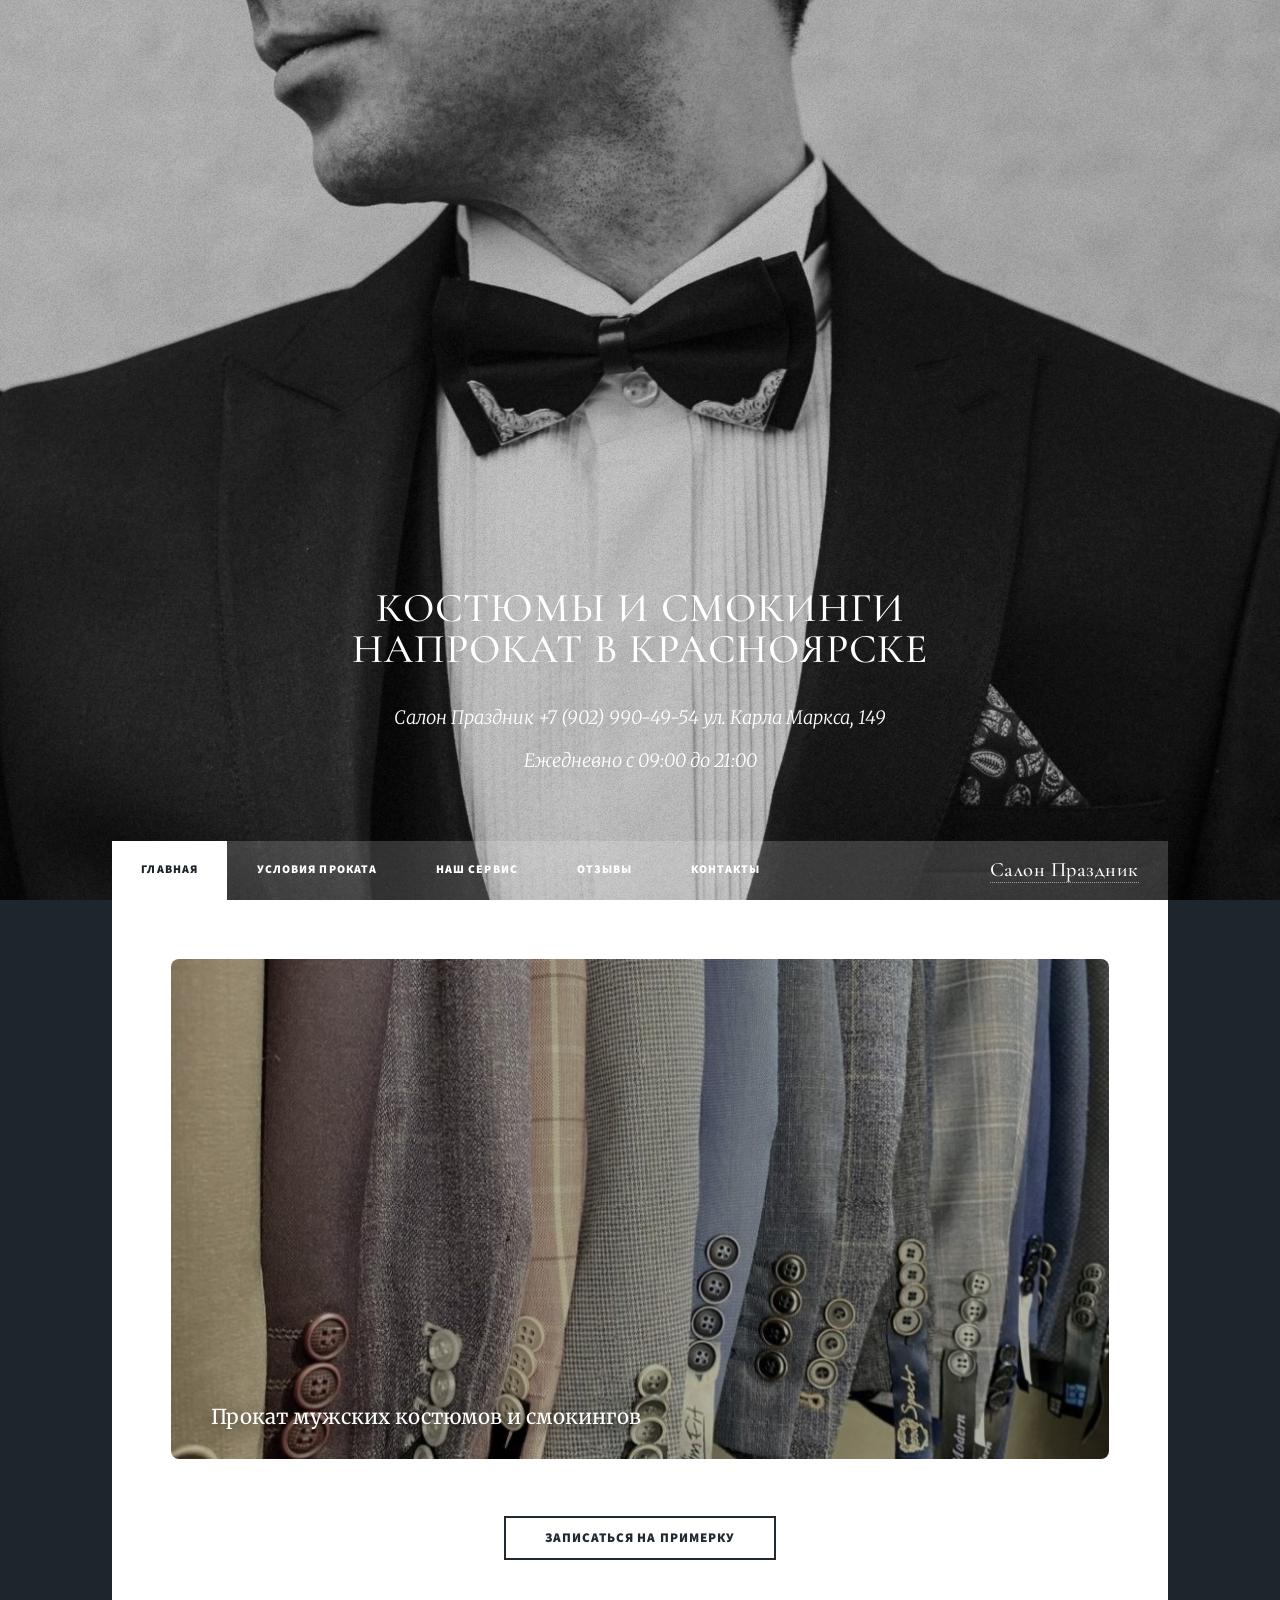
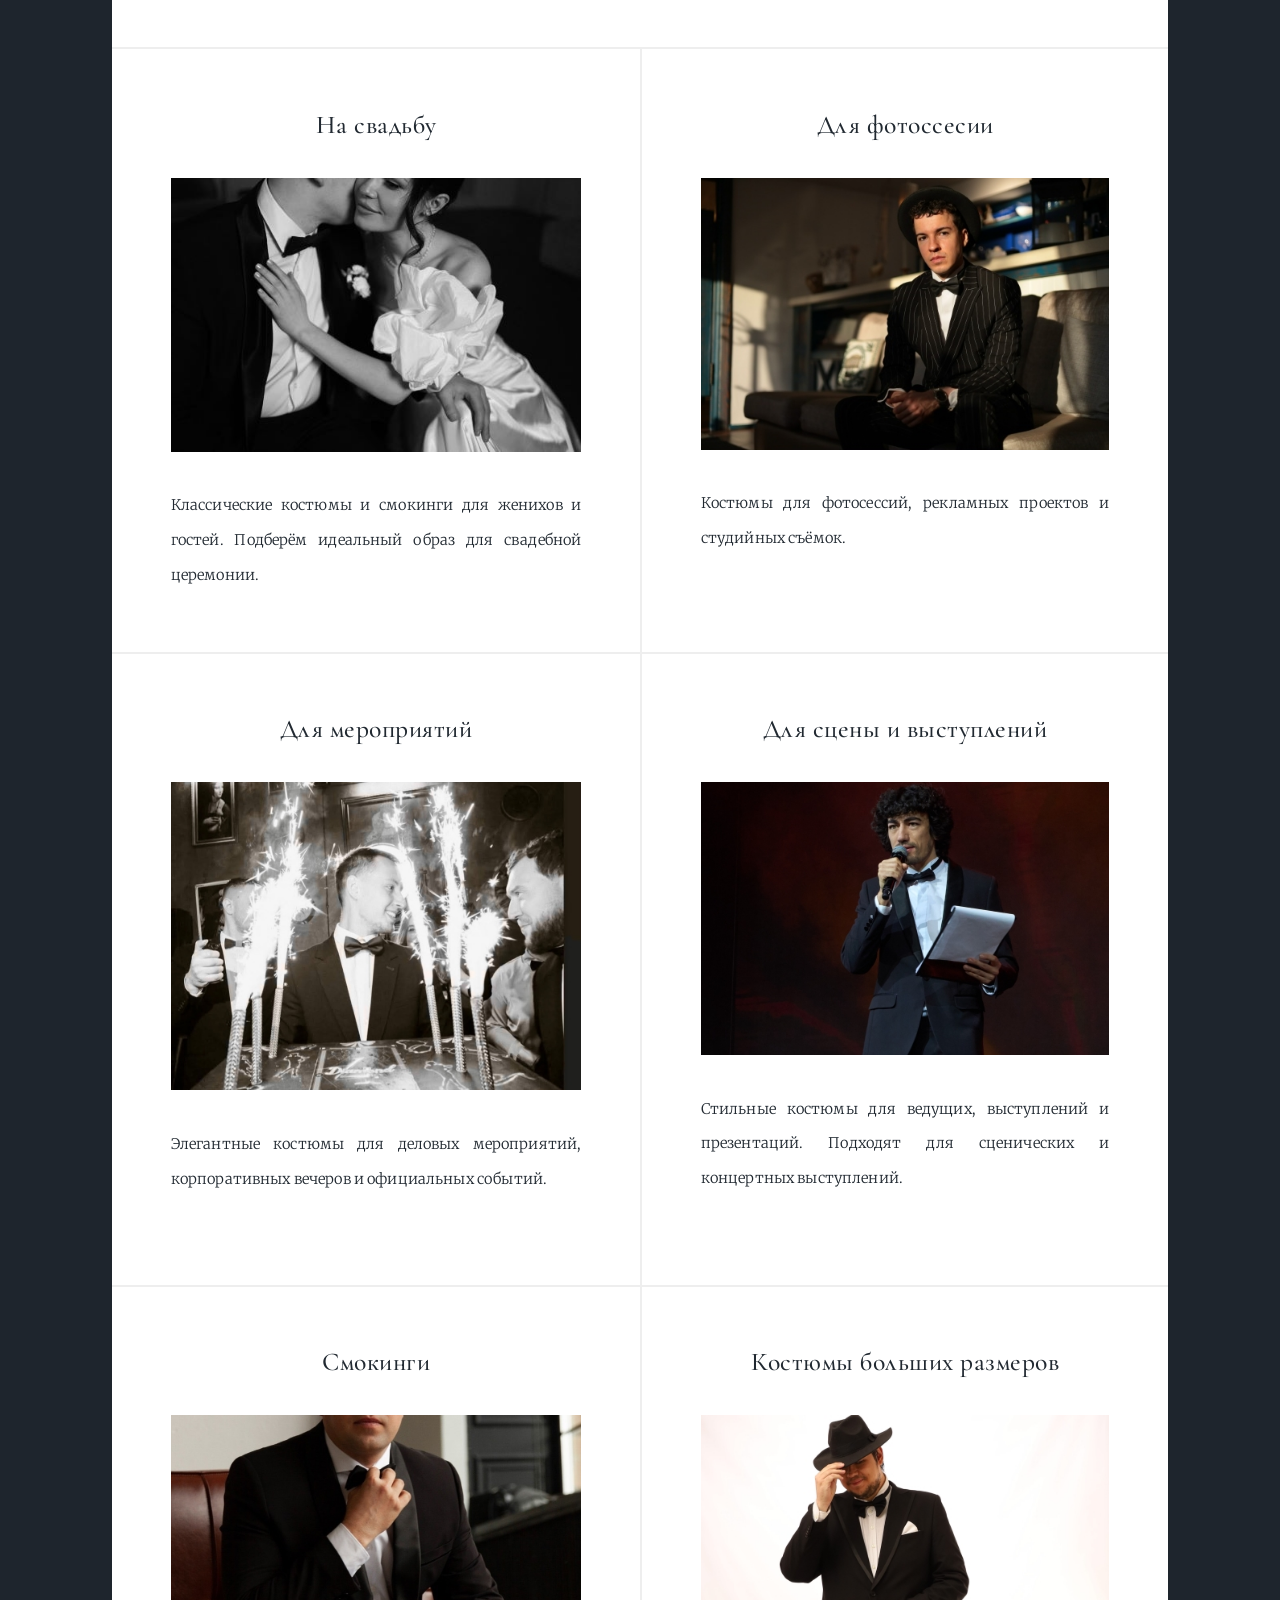
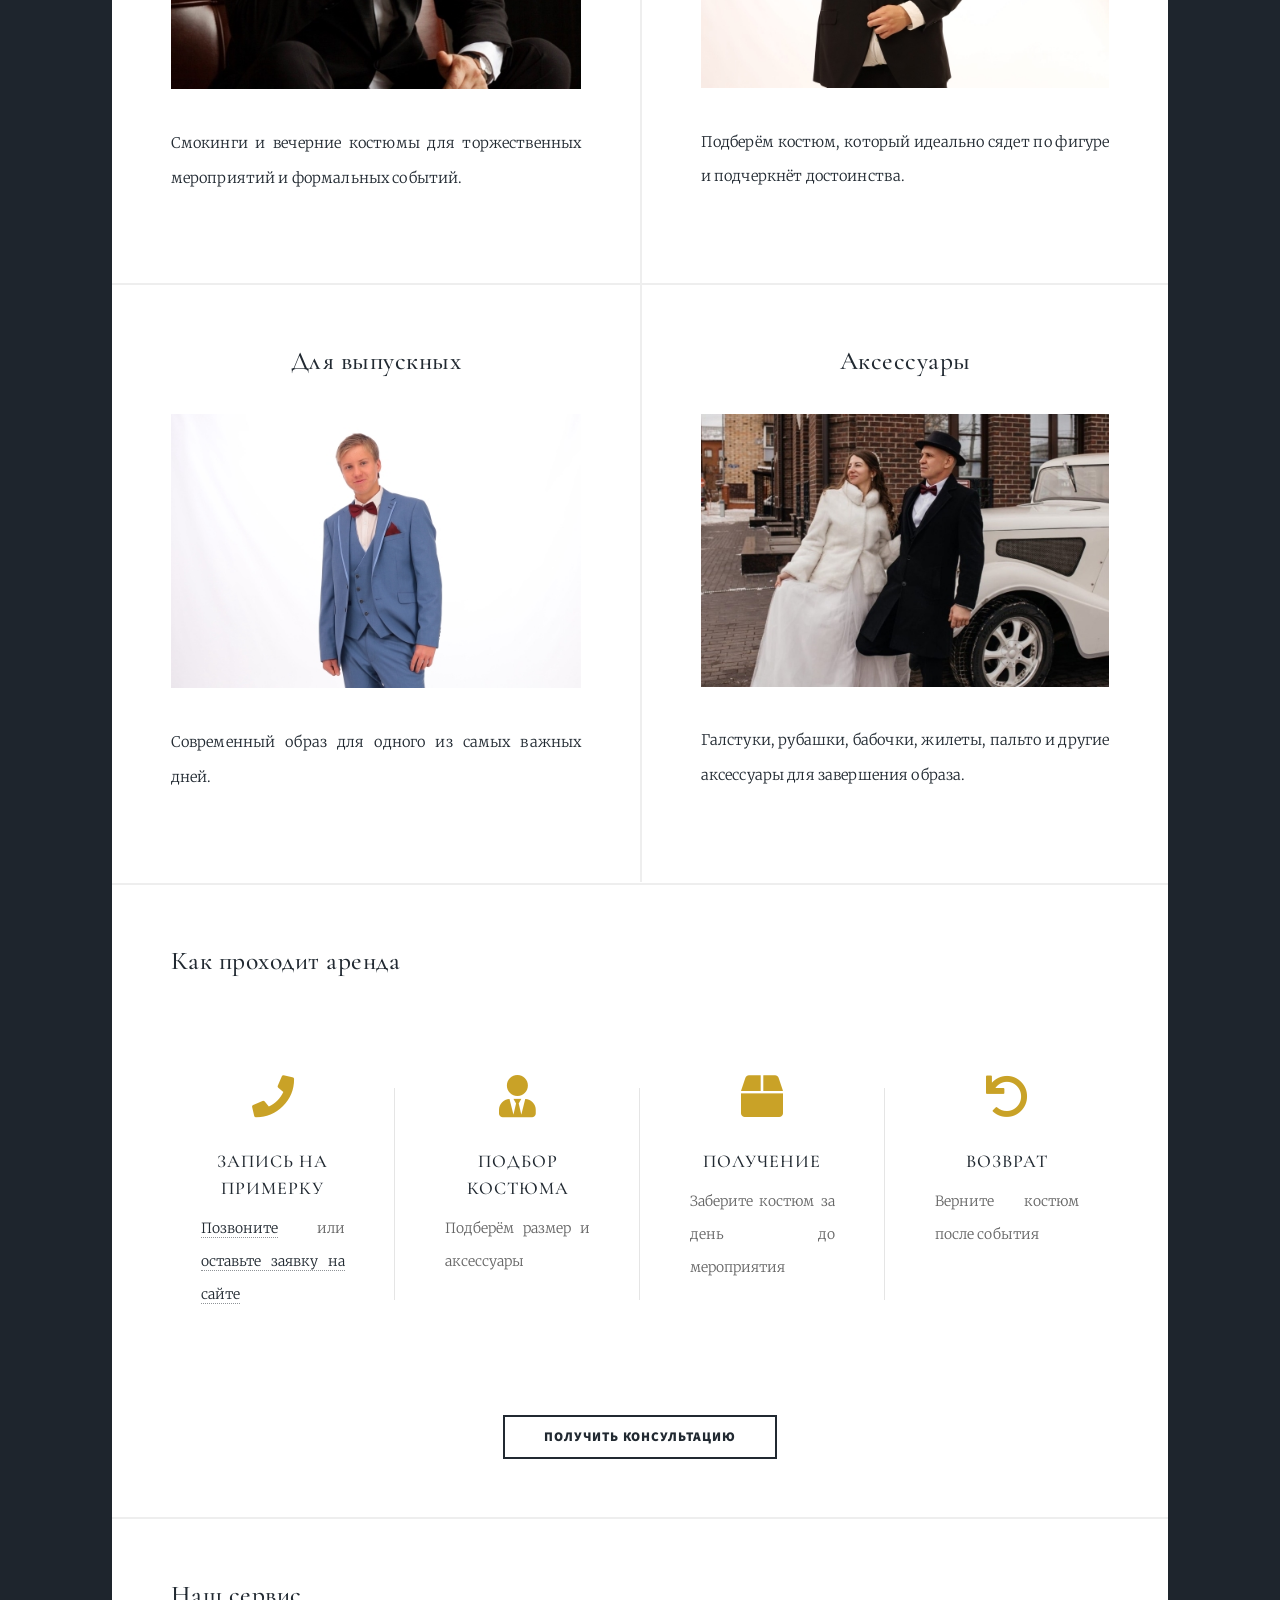
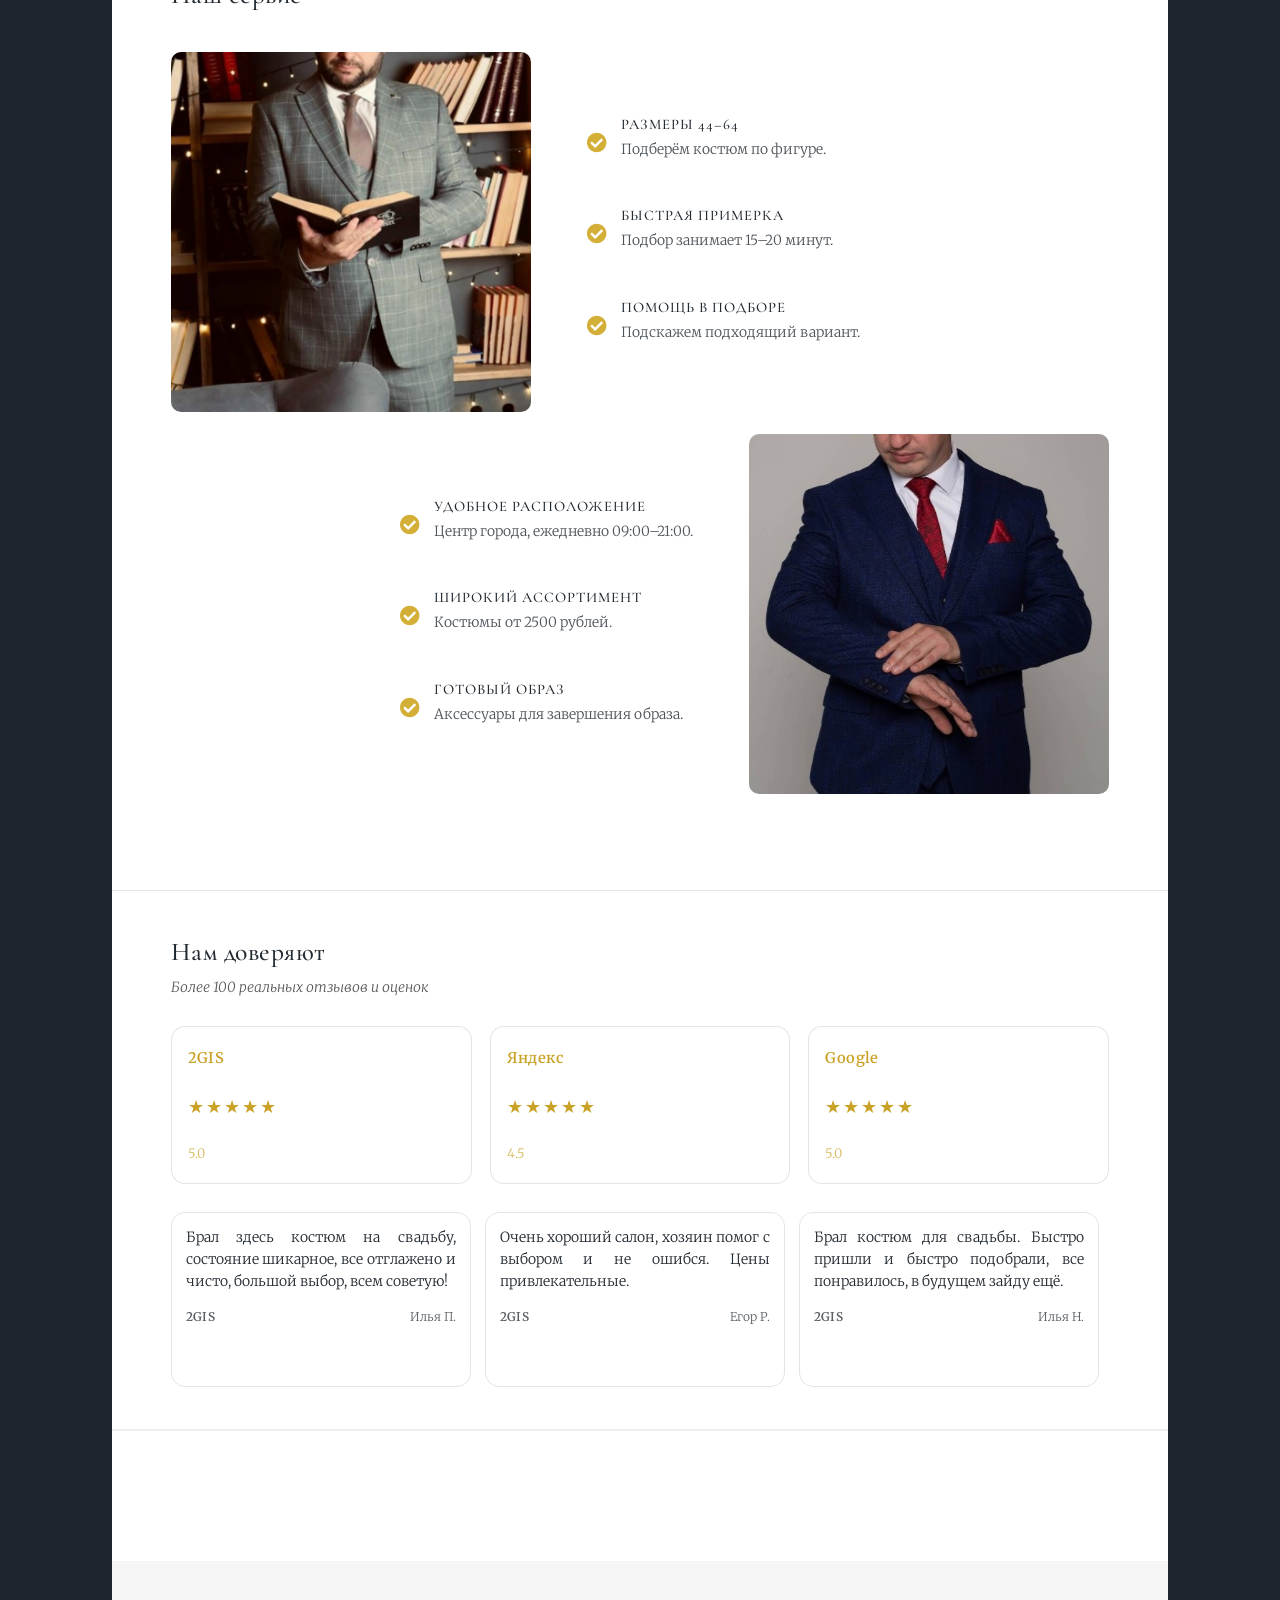
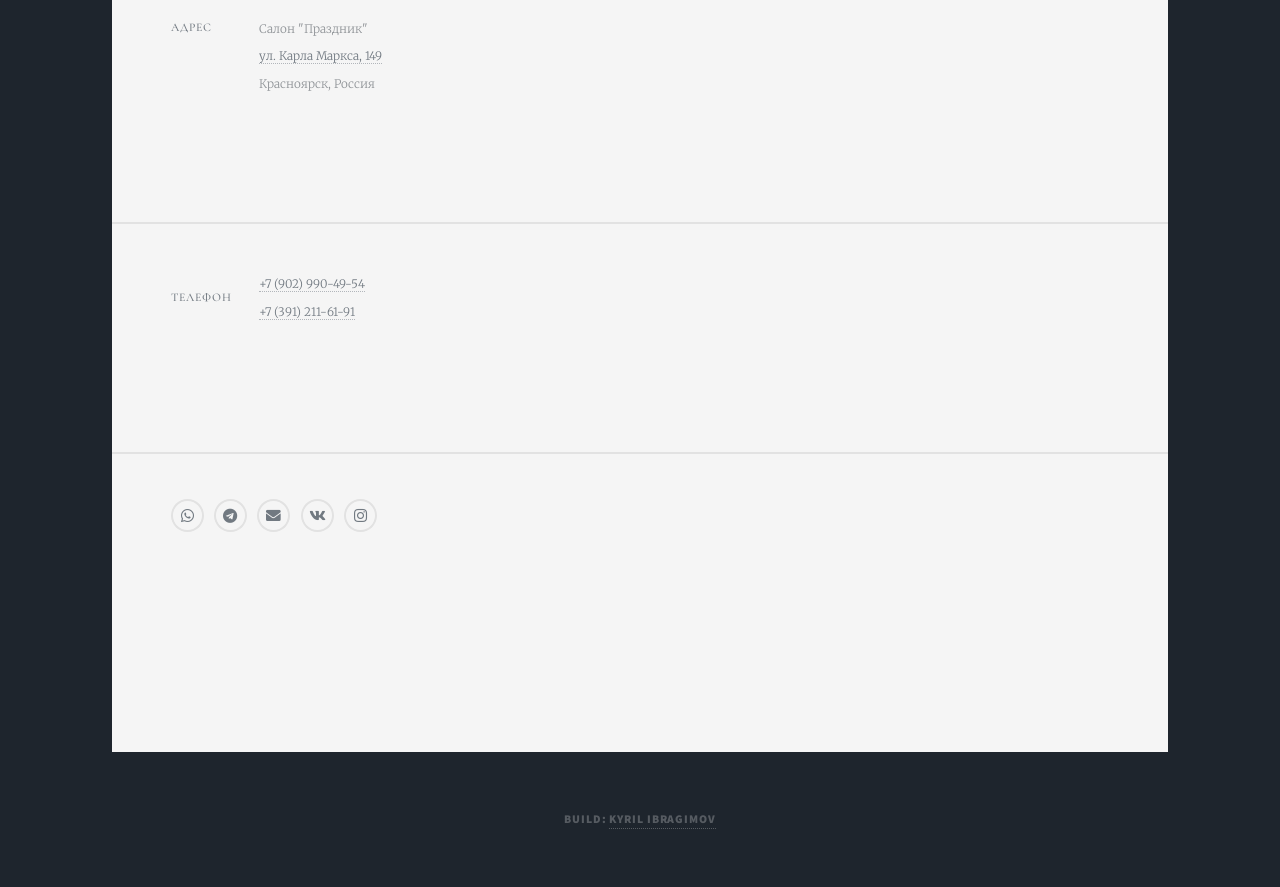
==== commit 31c76878: "remove form" ====
--- a/index.html
+++ b/index.html
@@ -13,6 +13,24 @@
 		<noscript><link rel="stylesheet" href="assets/css/noscript.css" /></noscript>
 		<link href="https://fonts.googleapis.com/css2?family=Playfair+Display:wght@400;500;600&display=swap" rel="stylesheet">
 		<link href="https://fonts.googleapis.com/css2?family=Cormorant+Garamond:wght@300;400;500;600&display=swap" rel="stylesheet">
+		<title>Прокат мужских костюмов в Красноярске — Салон «Праздник»</title>
+		<meta name="description" content="Прокат мужских костюмов и смокингов в Красноярске. Большой выбор, идеальная посадка, примерка по записи. Запишитесь онлайн.">
+		<meta name="keywords" content="аренда костюмов, прокат костюмов, мужские костюмы Красноярск, аренда смокинга Красноярск, прокат смокинга Красноярск, костюм на свадьбу Красноярск, взять костюм напрокат Красноярск">
+
+		<!-- Open Graph -->
+		<meta property="og:title" content="Салон мужских костюмов «Праздник»">
+		<meta property="og:description" content="Прокат и примерка костюмов. Подберём идеальный образ.">
+		<meta property="og:image" content="https://prazdnikrent.ru/images/preview.jpg">
+		<meta property="og:url" content="https://prazdnikrent.ru">
+		<meta property="og:type" content="website">
+		
+		<!-- favicon 	 -->
+		<link rel="icon" type="image/png" href="/favicon-96x96.png" sizes="96x96" />
+		<link rel="icon" type="image/svg+xml" href="/favicon.svg" />
+		<link rel="shortcut icon" href="/favicon.ico" />
+		<link rel="apple-touch-icon" sizes="180x180" href="/apple-touch-icon.png" />
+		<meta name="apple-mobile-web-app-title" content="Prazdnik" />
+		<link rel="manifest" href="/site.webmanifest" />
 	</head>
 	<body class="is-preload">
 
@@ -73,7 +91,8 @@
 								</div>
 								<!-- <a class="image main"><img src="images/pic01.jpg" alt="" /></a> -->
 								<ul class="actions hero-button">
-									<li><a href="#booking" class="button large">Записаться на примерку</a></li>
+									<li><a href="tel:+79029904954" class="button large">Записаться на примерку</a></li>
+									<!-- <li><a href="#booking" class="button large">Записаться на примерку</a></li> -->
 								</ul>
 							</article>
 
@@ -81,47 +100,47 @@
 							<section class="posts">
 								<article>
 									<header>
-										<h2><a href="#booking">На свадьбу<br />
+										<h2><a href="tel:+79029904954">На свадьбу<br />
 									</a></h2>
 									</header>
-									<a href="#booking" class="image fit"><img src="images/pic02.jpg" alt="" /></a>
+									<a class="image fit"><img src="images/pic02.jpg" alt="" /></a>
 									<p>Классические костюмы и смокинги для женихов и гостей. Подберём идеальный образ для свадебной церемонии.</p>
 							
 								</article>
 								<article>
 									<header>
-										<h2><a href="#booking">Для фотоссесии<br />
+										<h2><a href="tel:+79029904954" >Для фотоссесии<br />
 										</a></h2>
 									</header>
-									<a href="#booking" class="image fit"><img src="images/pic03.jpg" alt="" /></a>
+									<a class="image fit"><img src="images/pic03.jpg" alt="" /></a>
 									<p>Костюмы для фотосессий, рекламных проектов и студийных съёмок.</p>
 								</article>
 								<article>
 									<header>
-										<h2><a href="#booking">Для мероприятий<br />
+										<h2><a href="tel:+79029904954">Для мероприятий<br />
 										</a></h2>
 									</header>
-									<a href="#booking" class="image fit"><img src="images/pic04.jpg" alt="" /></a>
+									<a class="image fit"><img src="images/pic04.jpg" alt="" /></a>
 									<p>Элегантные костюмы для деловых мероприятий, корпоративных вечеров и официальных событий.</p>
 									<ul class="actions special">
 									</ul>
 								</article>
 								<article>
 									<header>
-										<h2><a href="#booking">Для сцены и выступлений<br />
+										<h2><a href="tel:+79029904954">Для сцены и выступлений<br />
 										</a></h2>
 									</header>
-									<a href="#booking" class="image fit"><img src="images/pic05.jpg" alt="" /></a>
+									<a class="image fit"><img src="images/pic05.jpg" alt="" /></a>
 									<p>Стильные костюмы для ведущих, выступлений и презентаций. Подходят для сценических и концертных выступлений.</p>
 									<ul class="actions special">
 									</ul>
 								</article>
 								<article>
 									<header>
-										<h2><a href="#booking">Смокинги<br />
+										<h2><a href="tel:+79029904954">Смокинги<br />
 										</a></h2>
 									</header>
-									<a href="#booking" class="image fit"><img src="images/pic06.jpg" alt="" /></a>
+									<a class="image fit"><img src="images/pic06.jpg" alt="" /></a>
 									<p>Смокинги и вечерние костюмы для торжественных мероприятий и формальных событий.</p>
 									<ul class="actions special">
 									</ul>
@@ -129,32 +148,30 @@
 								
 								<article>
 									<header>
-										<h2><a href="#booking">Костюмы больших размеров<br />
+										<h2><a href="tel:+79029904954">Костюмы больших размеров<br />
 										</a></h2>
 									</header>
-									<a href="#booking" class="image fit"><img src="images/pic08.jpg" alt="" /></a>
+									<a class="image fit"><img src="images/pic08.jpg" alt="" /></a>
 									<p>Подберём костюм, который идеально сядет по фигуре и подчеркнёт достоинства.</p>
 									<ul class="actions special">
 									</ul>
 								</article>
 								<article>
 									<header>
-										<h2><a href="#booking">Для выпускных<br />
+										<h2><a href="tel:+79029904954g">Для выпускных<br />
 										</a></h2>
 									</header>
-									<a href="#booking" class="image fit"><img src="images/pic09.jpg" alt="" /></a>
+									<a class="image fit"><img src="images/pic09.jpg" alt="" /></a>
 									<p>Современный образ для одного из самых важных дней.</p>
 									<ul class="actions special">
 									</ul>
 								</article>
-
-
-								<article>
-									<header>
-										<h2><a href="#booking">Аксессуары<br />
+								<article>
+									<header>
+										<h2><a href="tel:+79029904954">Аксессуары<br />
 										</a></h2>
 									</header>
-									<a href="#booking" class="image fit"><img src="images/pic07.jpg" alt="" /></a>
+									<a class="image fit"><img src="images/pic07.jpg" alt="" /></a>
 									<p>Галстуки, рубашки, бабочки, жилеты, пальто и другие аксессуары для завершения образа.</p>
 									<ul class="actions special">
 									</ul>
@@ -354,7 +371,7 @@
 
 				<!-- Footer -->
 					<footer id="footer">
-						<section id="booking">
+						<!-- <section id="booking">
 							<form method="post" id="booking-form" action="#">
 								<div class="fields">
 									<div class="field">
@@ -414,7 +431,7 @@
 								</ul>
 								<p id="form-message" class="form-message" aria-live="polite"></p>
 							</form>
-						</section>
+						</section> -->
 						<section class="split contact", id="contacts">
 							<section class="alt">
 								<h3>Адрес</h3>
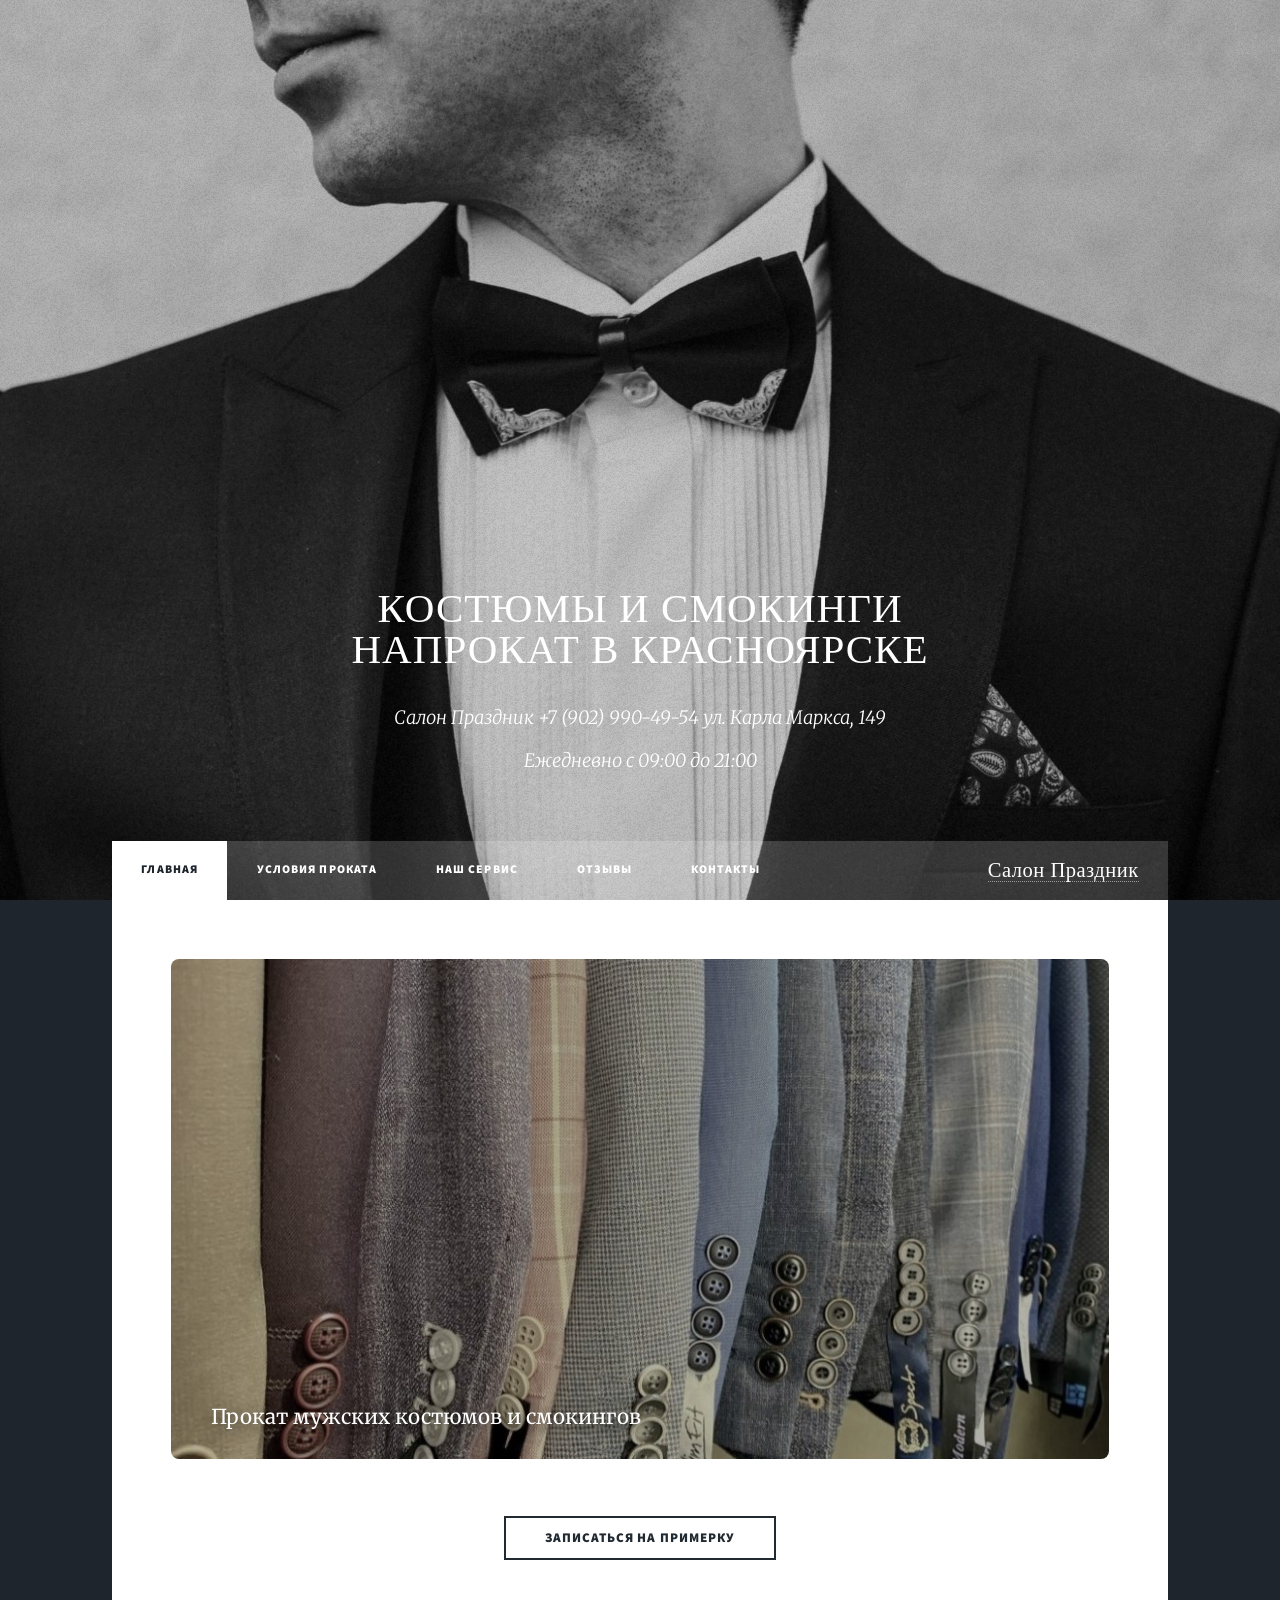
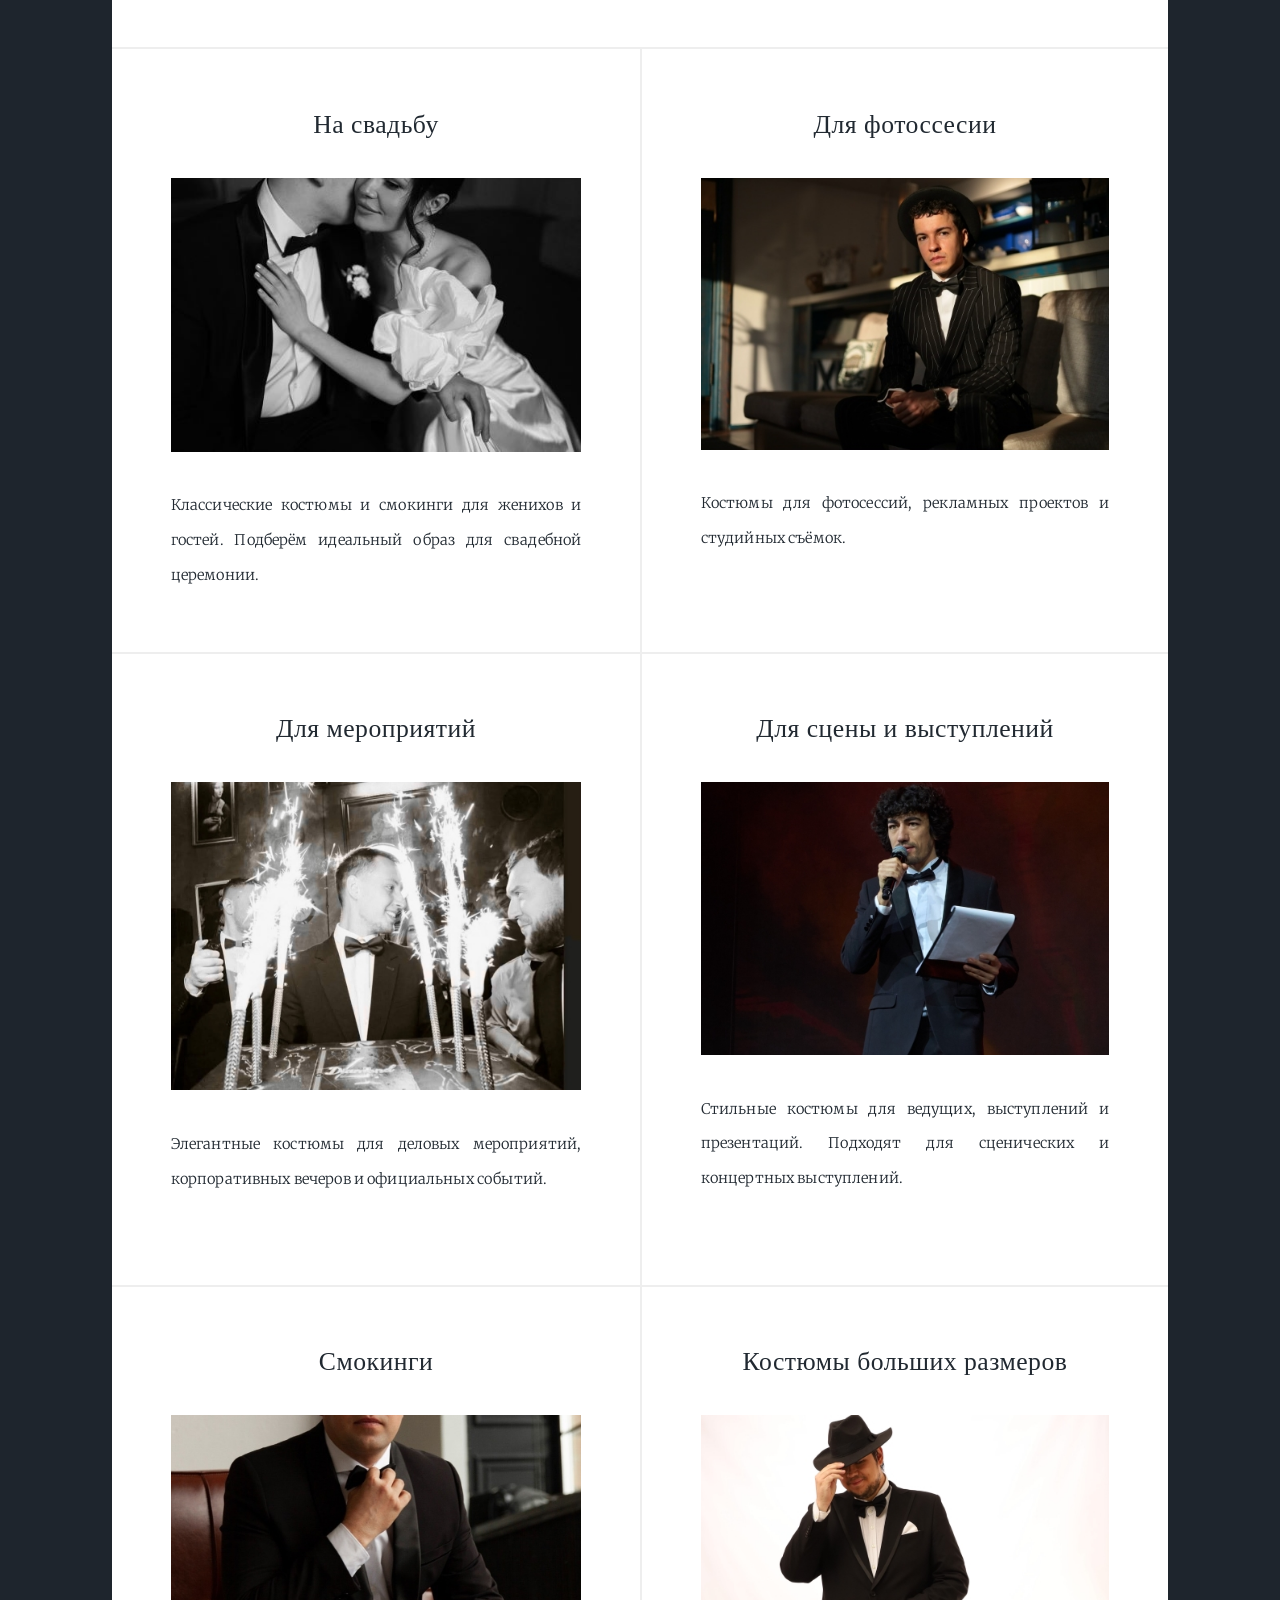
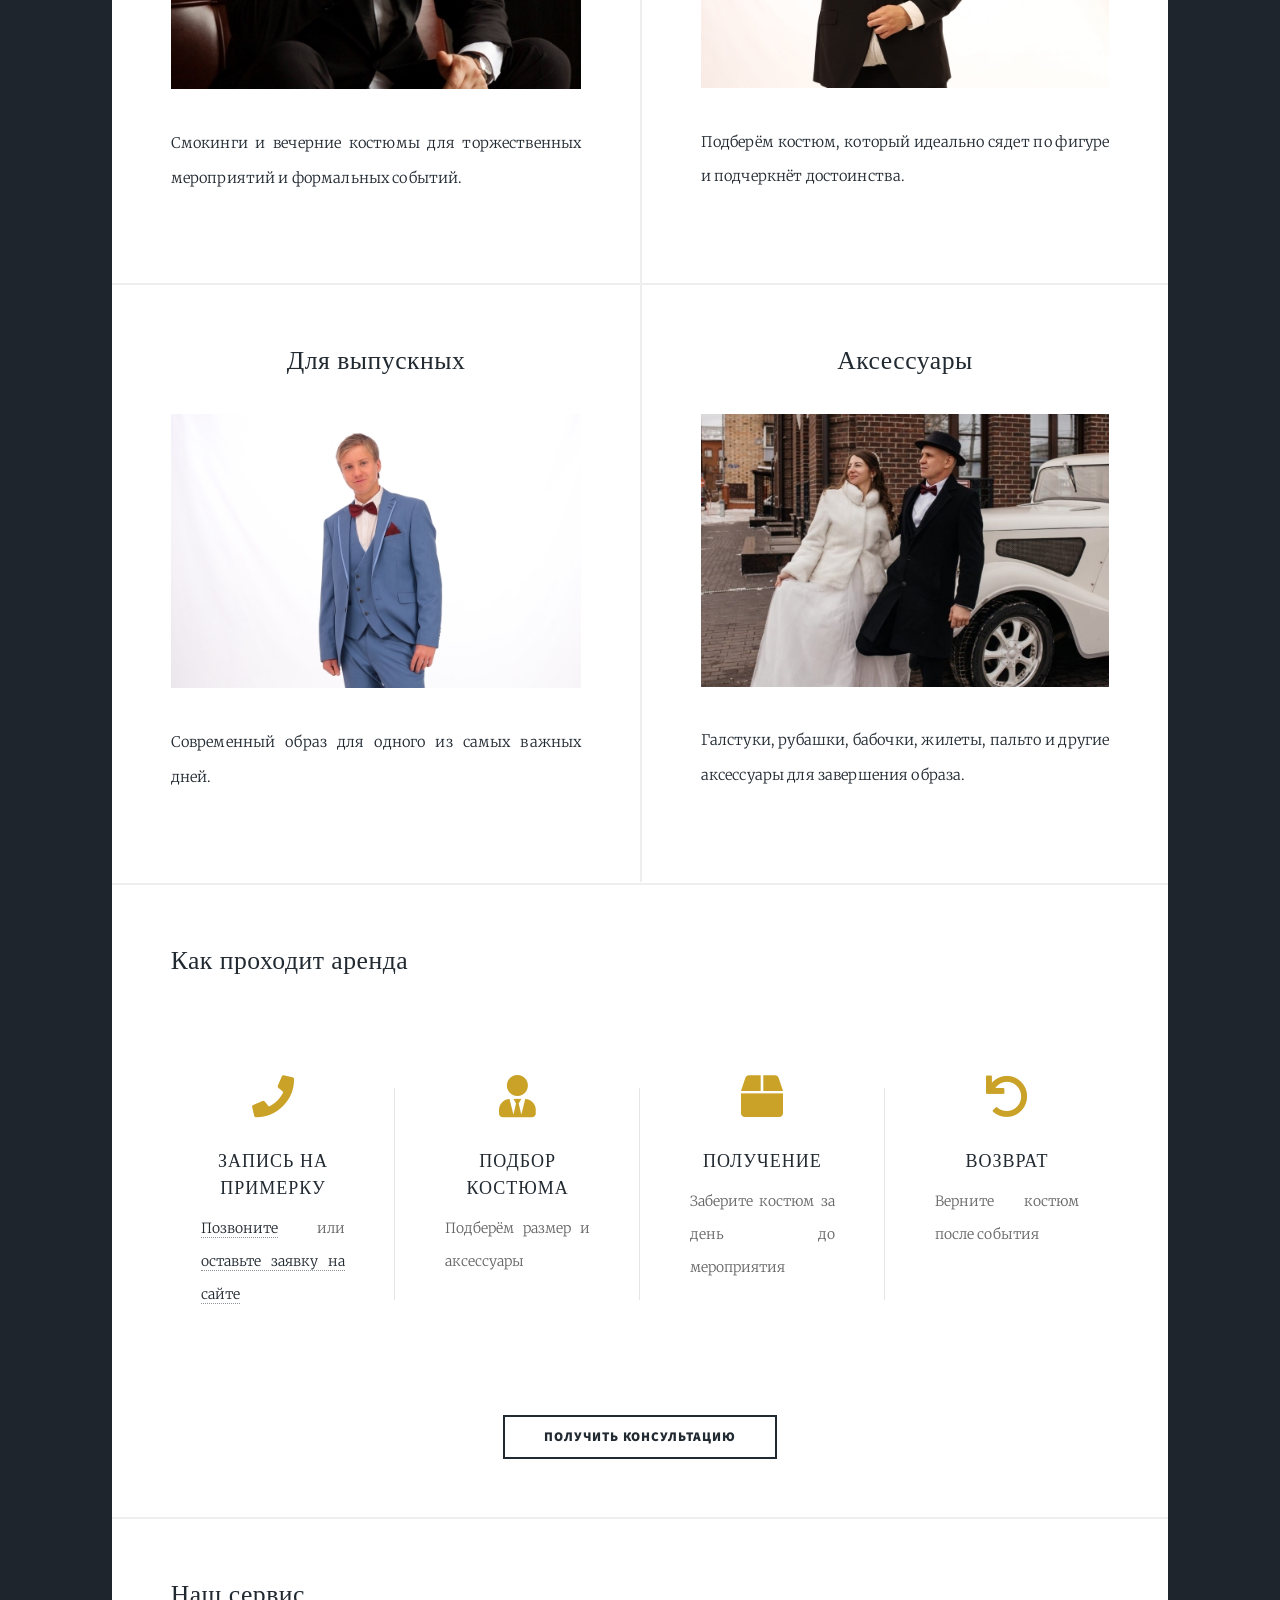
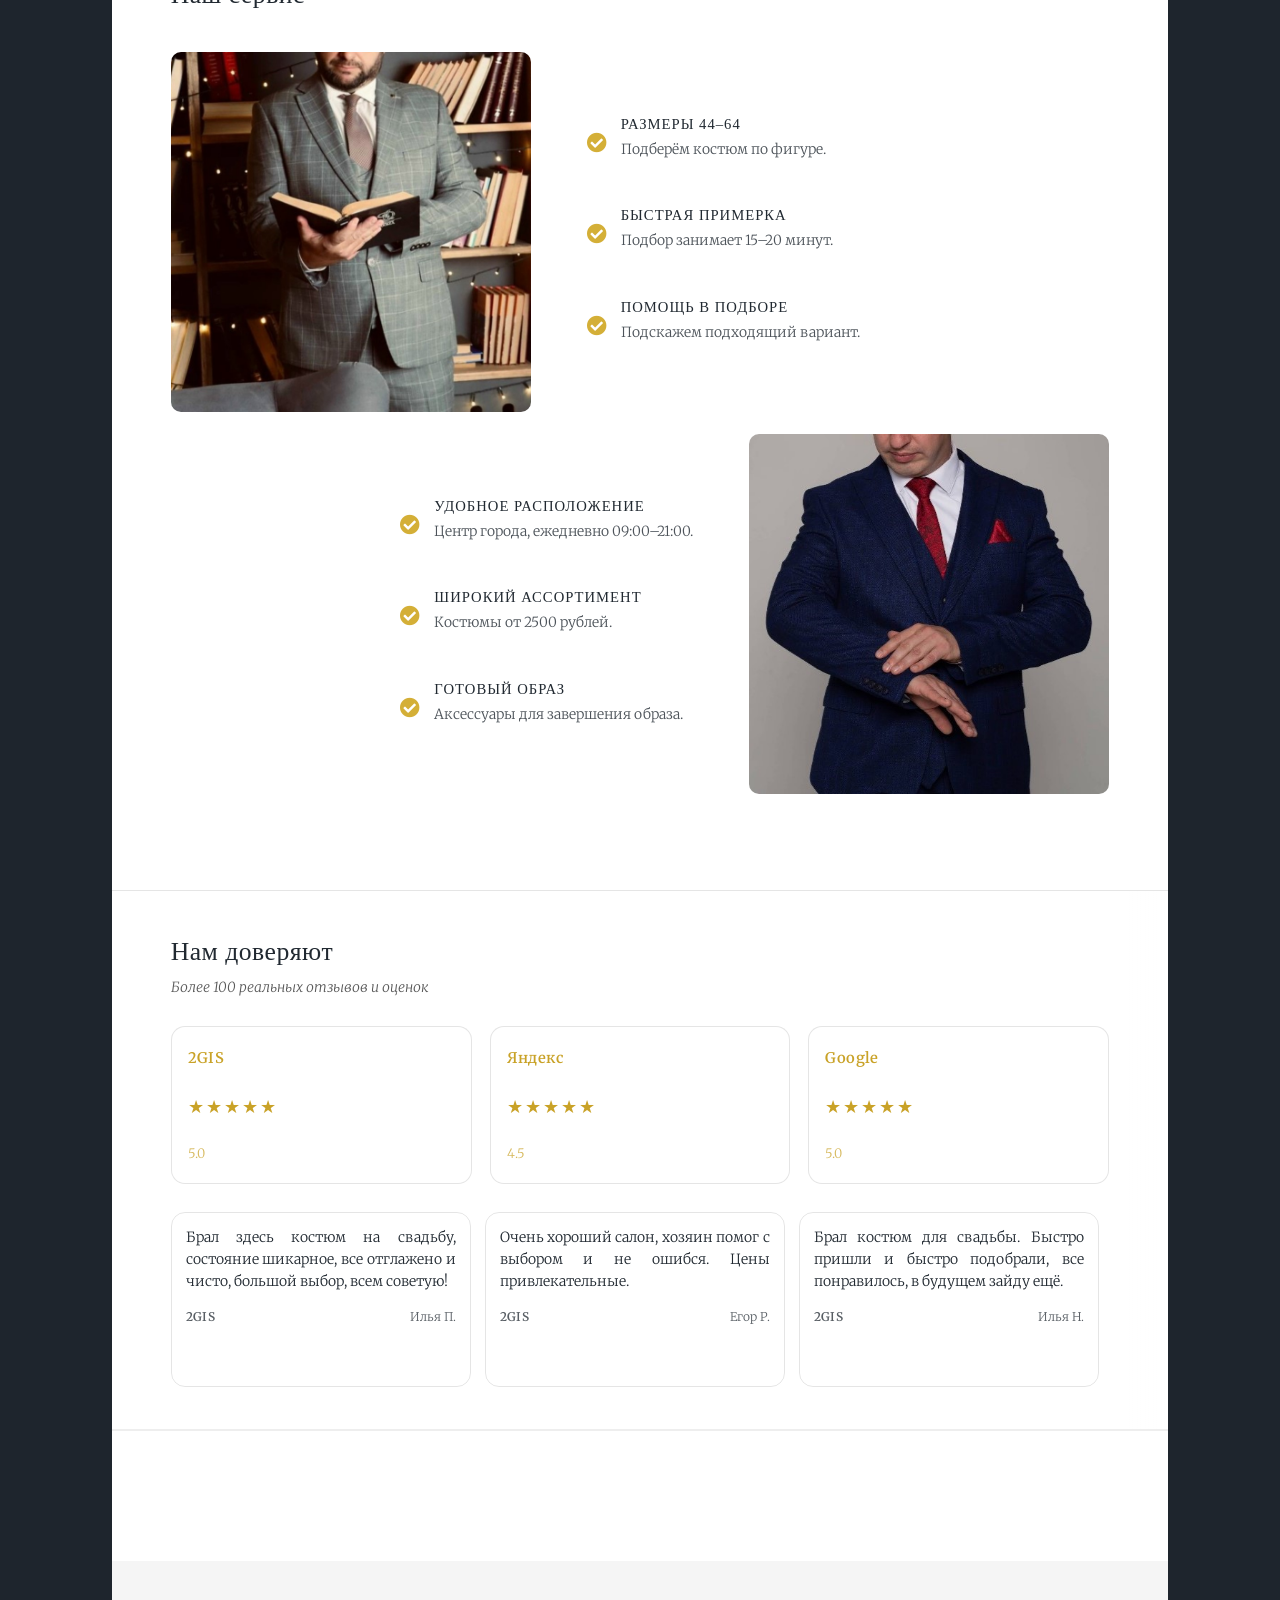
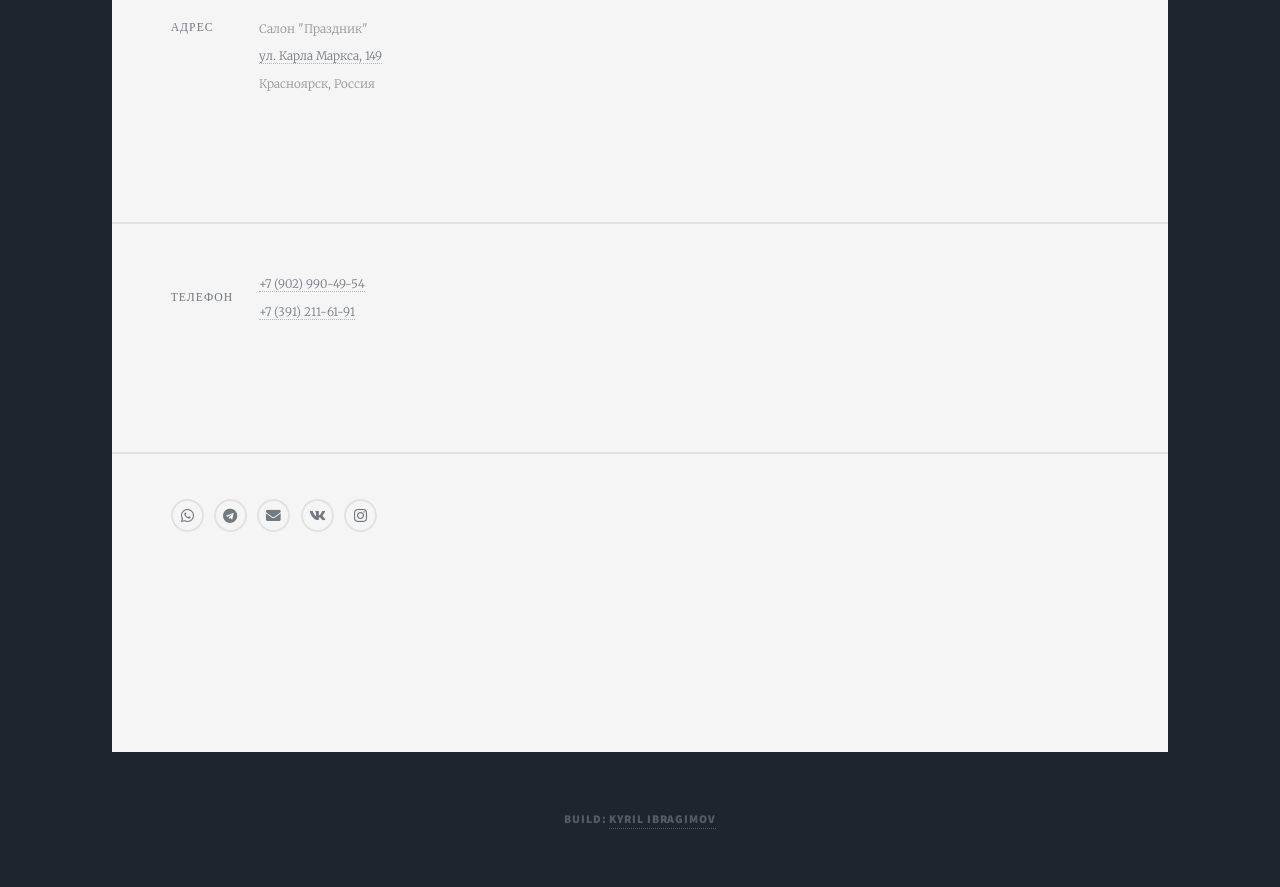
==== commit 0fba4a58: "remove google fonts" ====
--- a/index.html
+++ b/index.html
@@ -11,8 +11,8 @@
 		<meta name="viewport" content="width=device-width, initial-scale=1, user-scalable=no" />
 		<link rel="stylesheet" href="assets/css/main.css" />
 		<noscript><link rel="stylesheet" href="assets/css/noscript.css" /></noscript>
-		<link href="https://fonts.googleapis.com/css2?family=Playfair+Display:wght@400;500;600&display=swap" rel="stylesheet">
-		<link href="https://fonts.googleapis.com/css2?family=Cormorant+Garamond:wght@300;400;500;600&display=swap" rel="stylesheet">
+		<!-- <link href="https://fonts.googleapis.com/css2?family=Playfair+Display:wght@400;500;600&display=swap" rel="stylesheet">
+		<link href="https://fonts.googleapis.com/css2?family=Cormorant+Garamond:wght@300;400;500;600&display=swap" rel="stylesheet"> -->
 		<title>Прокат мужских костюмов в Красноярске — Салон «Праздник»</title>
 		<meta name="description" content="Прокат мужских костюмов и смокингов в Красноярске. Большой выбор, идеальная посадка, примерка по записи. Запишитесь онлайн.">
 		<meta name="keywords" content="аренда костюмов, прокат костюмов, мужские костюмы Красноярск, аренда смокинга Красноярск, прокат смокинга Красноярск, костюм на свадьбу Красноярск, взять костюм напрокат Красноярск">
@@ -508,7 +508,7 @@
 			})();
 			</script>
 
-			<script>
+			<!-- <script>
 			const phoneInput = document.getElementById('phone');
 
 			phoneInput.addEventListener('input', function (e) {
@@ -536,7 +536,7 @@
 				this.setCustomValidity('');
 				}
 			});
-			</script>
+			</script> -->
 
 			<script>
 			const dateInput = document.getElementById('date');
@@ -572,7 +572,7 @@
 			});
 			</script>
 
-			<script>
+			<!-- <script>
 			const bookingForm = document.getElementById("booking-form");
 			const formMessage = document.getElementById("form-message");
 
@@ -637,6 +637,6 @@
 				}
 				});
 			}
-			</script>
+			</script> -->
 	</body>
 </html>
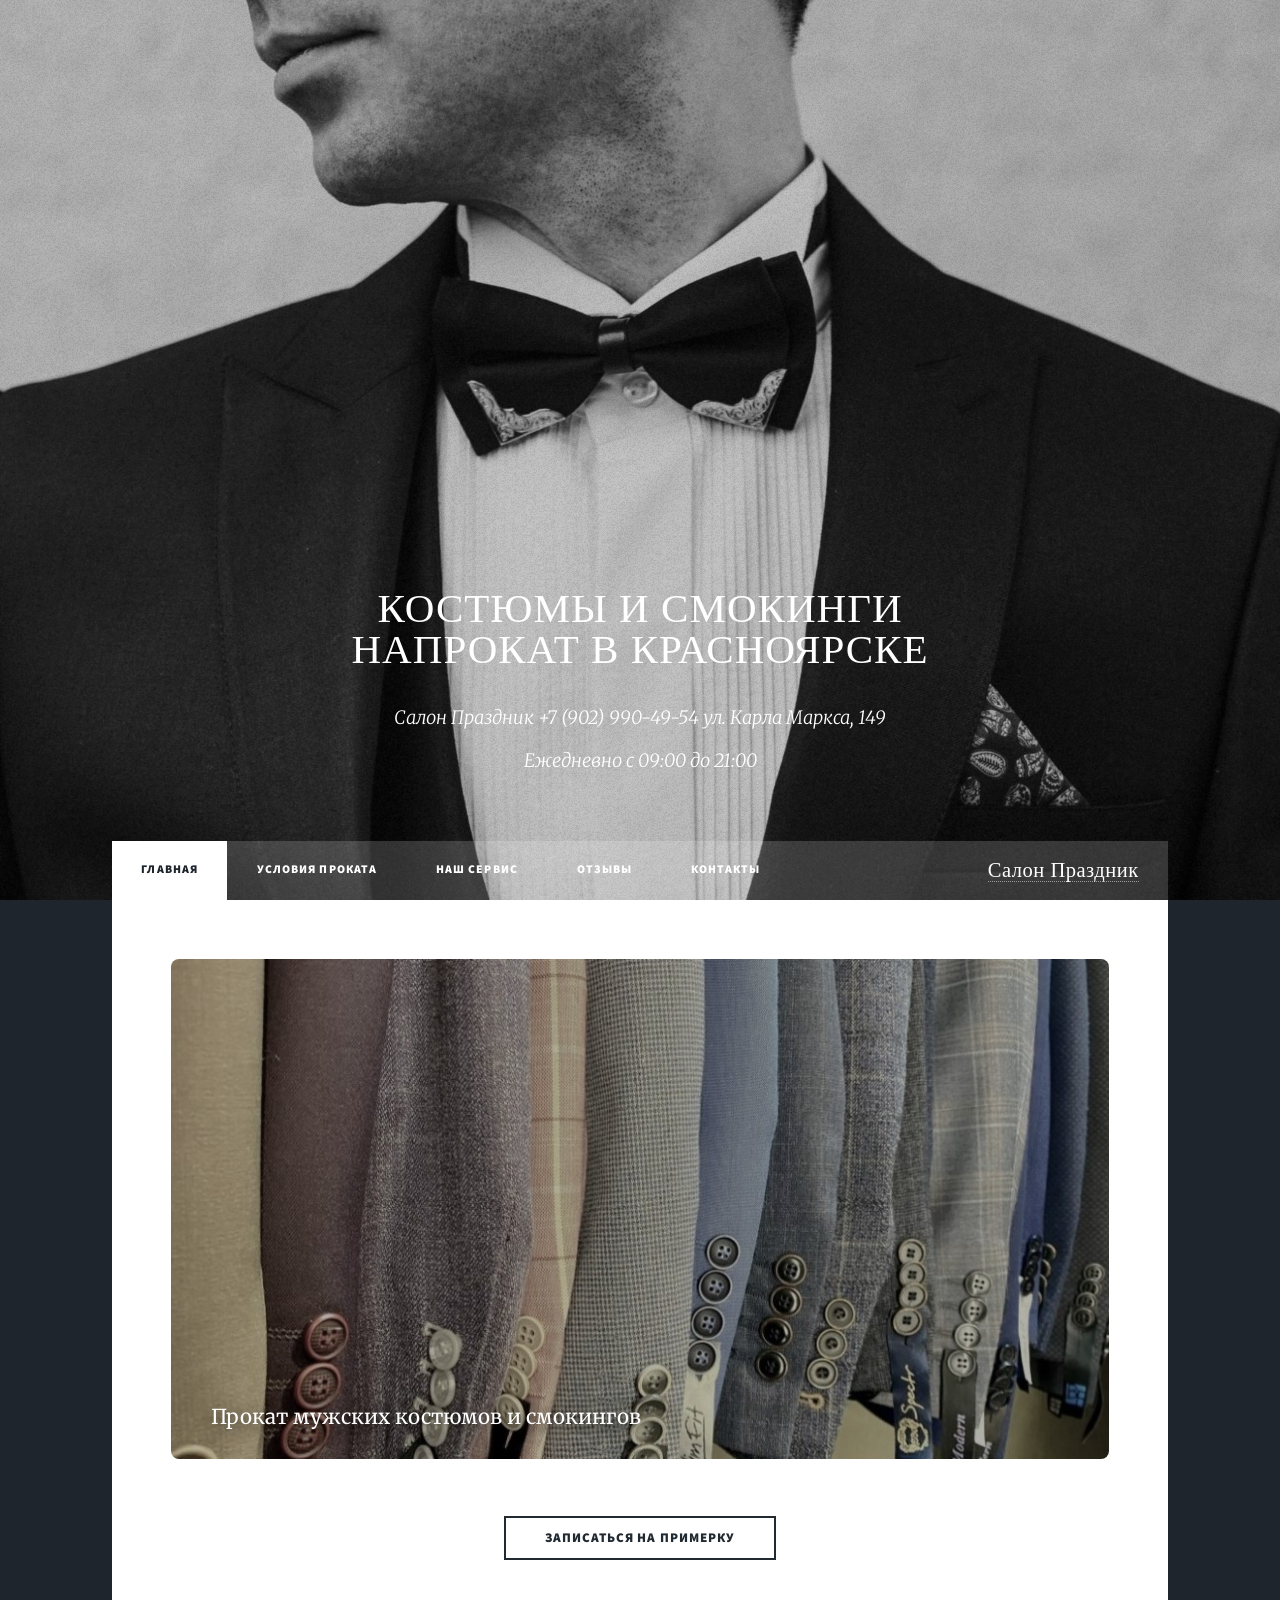
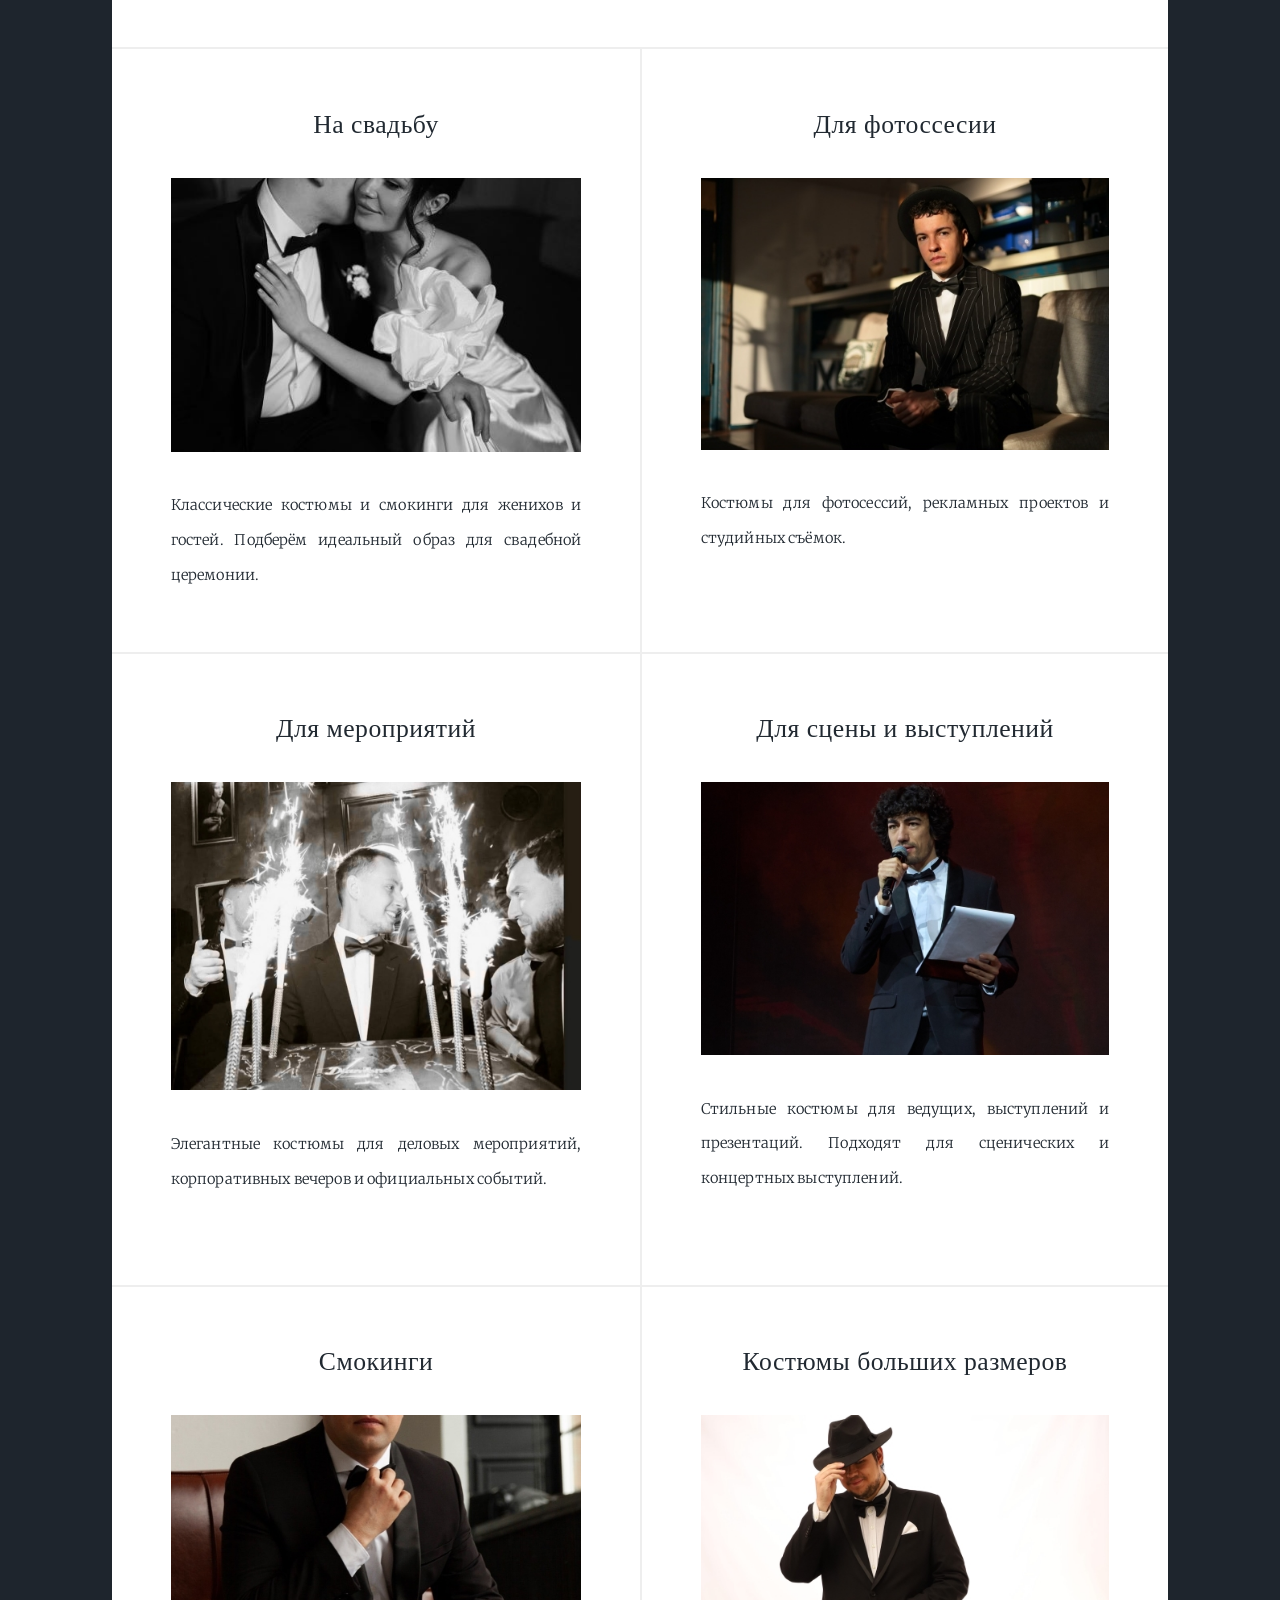
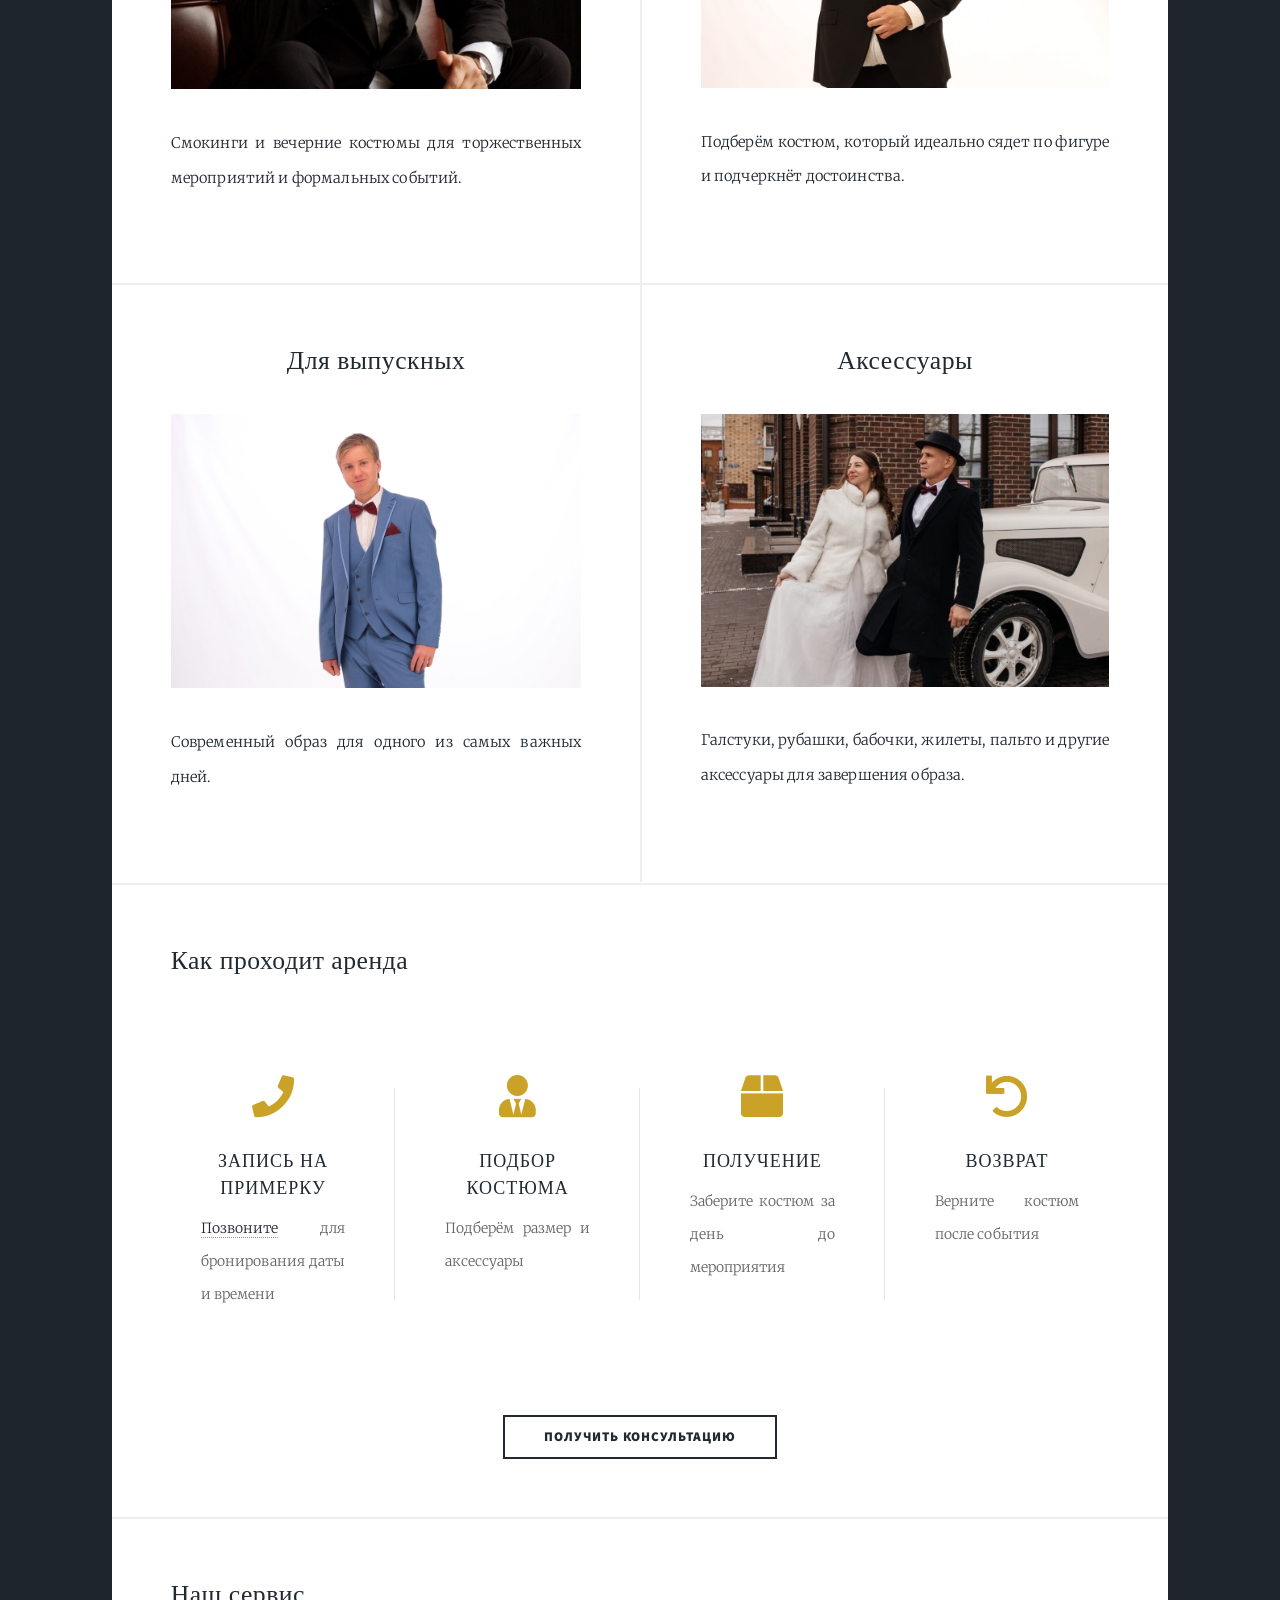
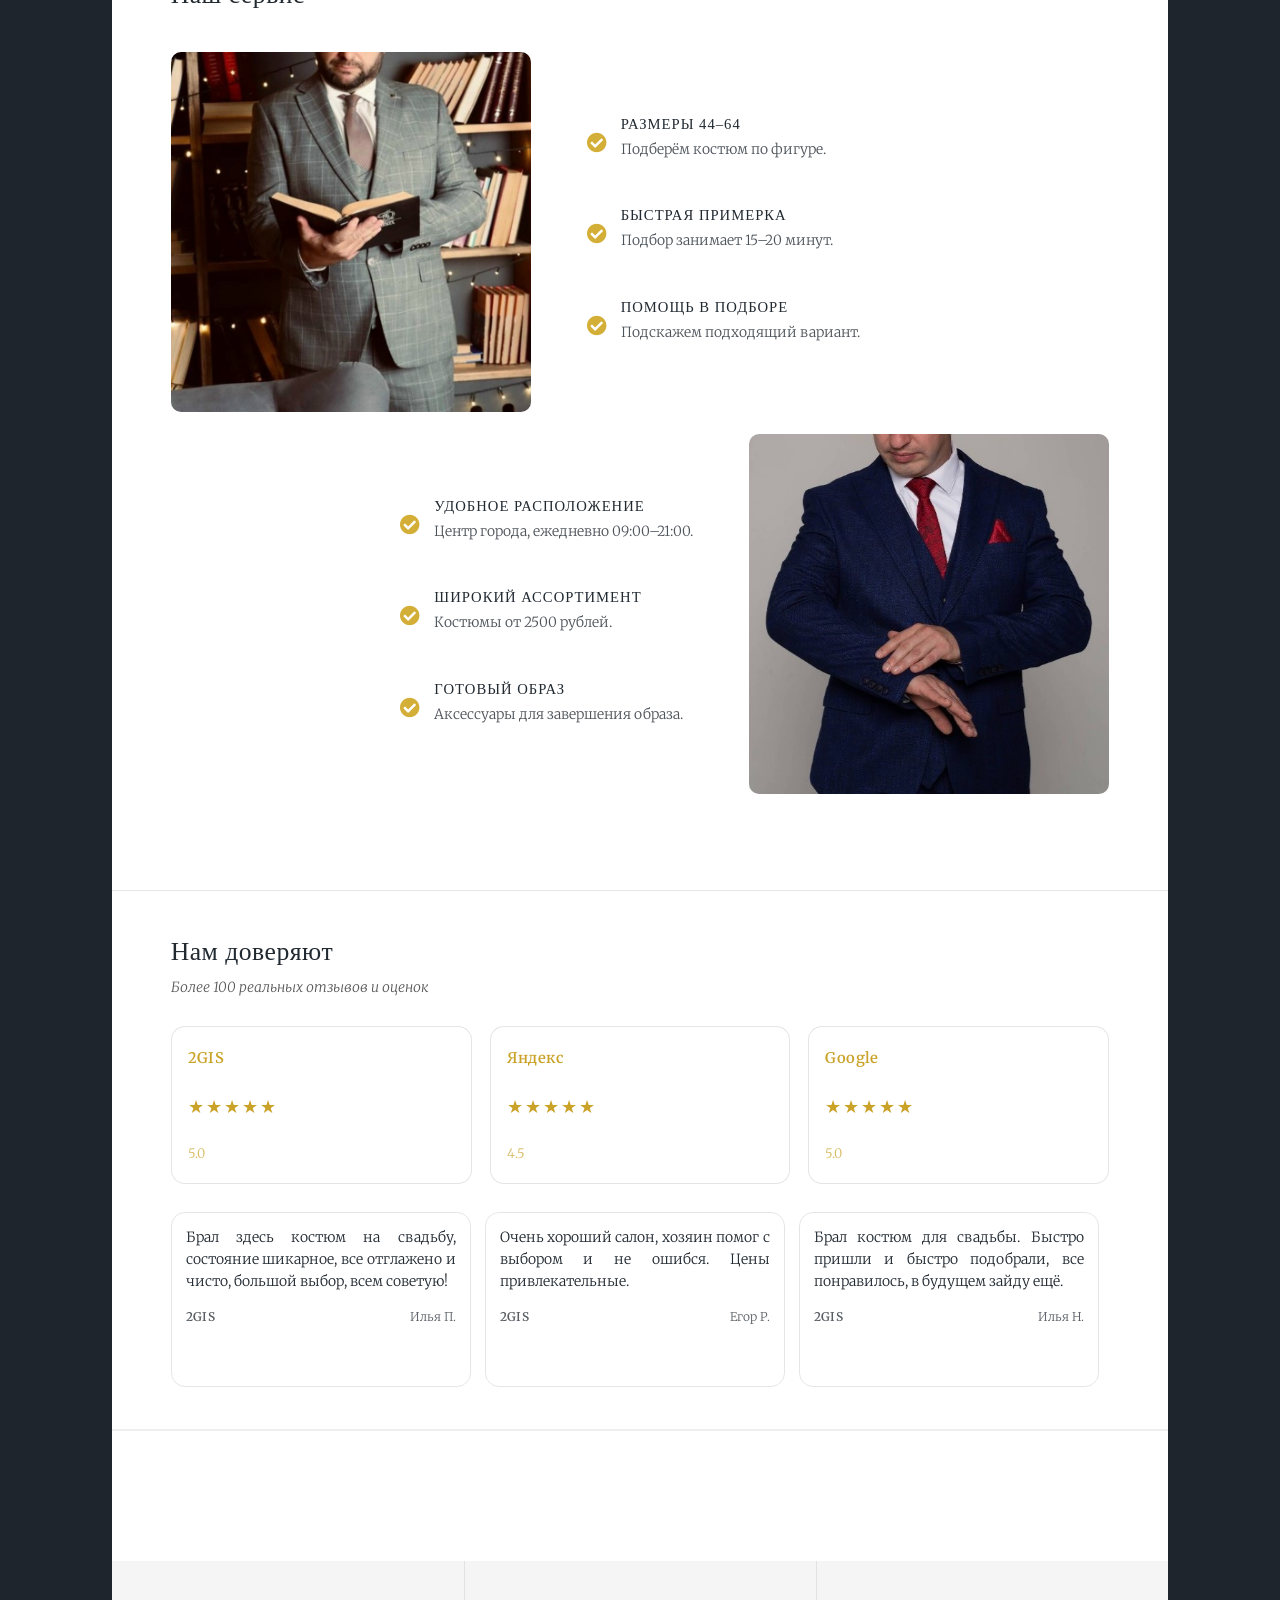
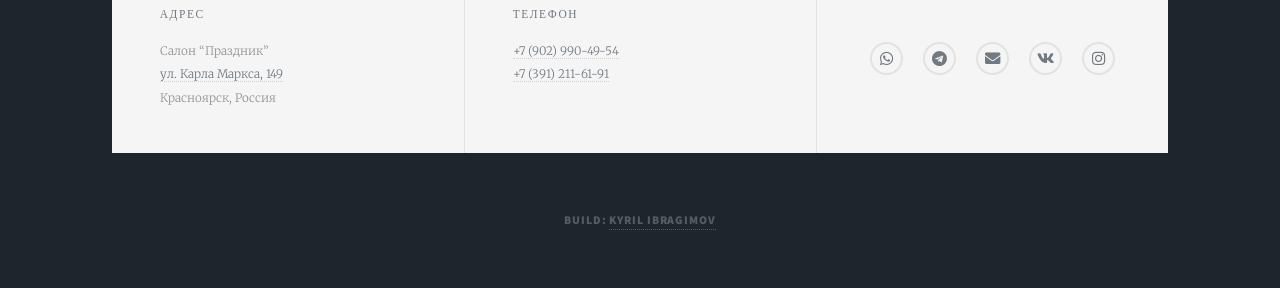
==== commit 7cd263ae: "footer section fix" ====
--- a/index.html
+++ b/index.html
@@ -1,9 +1,4 @@
 <!DOCTYPE HTML>
-<!--
-	Massively by HTML5 UP
-	html5up.net | @ajlkn
-	Free for personal and commercial use under the CCA 3.0 license (html5up.net/license)
--->
 <html>
 	<head>
 		<title>Салон Праздник</title>
@@ -186,7 +181,7 @@
 							<div class="step">
 							<span class="icon solid fa-phone"></span>
 							<h3>Запись на примерку</h3>
-							<p><a href="tel:+79029904954">Позвоните</a> или <a href=#booking>оставьте заявку на сайте</a></p>
+							<p><a href="tel:+79029904954">Позвоните</a> для бронирования даты и времени</p>
 							</div>
 
 							<div class="step">
@@ -432,49 +427,34 @@
 								<p id="form-message" class="form-message" aria-live="polite"></p>
 							</form>
 						</section> -->
-						<section class="split contact", id="contacts">
-							<section class="alt">
-								<h3>Адрес</h3>
-								<p>Салон "Праздник"</br>
-								<a href="https://yandex.ru/maps/?text=Карла%20Маркса%20149%20Красноярск">ул. Карла Маркса, 149</a><br />
-								Красноярск, Россия</p>
-							</section>
-							<section>
-								<h3>Телефон</h3>
-								<p><a href="tel:+79029904954">+7 (902) 990-49-54</a></br>
-									 <a href="tel:+73912116191">+7 (391) 211-61-91</a></p>
-							</section>
-							<!-- <section>
-								<h3>Email</h3>
-								<p><a href="mailto:prazdniki24@yandex.ru">prazdniki24@yandex.ru</a></p>
-							</section> -->
-							<section>
-								<ul class="icons alt">
-
-									<li>
-										<a href="https://wa.me/+79029904954" class="icon brands fa-whatsapp">
-										<span class="label">whatsapp</span>
-										</a>
-									</li>
-									<li>
-										<a href="https://t.me/+79029904954" class="icon brands fa-telegram">
-										<span class="label">telegram</span>
-										</a>
-									</li>
-										<li>
-										<a href="mailto:prazdniki24@yandex.ru" class="icon solid fa-envelope">
-										<span class="label">Email</span>
-										</a>
-									</li>
-									<li>
-									<a href="https://vk.com/prazdnikgroup" class="icon brands fa-vk">
-										<span class="label">VK</span>
-									</a>
-									</li>
-									<li><a href="https://www.instagram.com/kostumnaprokat24" class="icon brands alt fa-instagram"><span class="label">Instagram</span></a></li>
-								</ul>
-							</section>
-						</section>
+				<section class="split contact" id="contacts">
+					<section>
+						<h3>Адрес</h3>
+						<p>
+							Салон “Праздник”<br>
+							<a href="https://yandex.ru/maps/?text=Карла%20Маркса%20149%20Красноярск">ул. Карла Маркса, 149</a><br>
+							Красноярск, Россия
+						</p>
+					</section>
+
+					<section>
+						<h3>Телефон</h3>
+						<p>
+							<a href="tel:+79029904954">+7 (902) 990-49-54</a><br>
+							<a href="tel:+73912116191">+7 (391) 211-61-91</a>
+						</p>
+					</section>
+
+					<section class="contact-social">
+						<ul class="icons alt">
+							<li><a href="https://wa.me/+79029904954" class="icon brands fa-whatsapp"><span class="label">WhatsApp</span></a></li>
+							<li><a href="https://t.me/+79029904954" class="icon brands fa-telegram"><span class="label">Telegram</span></a></li>
+							<li><a href="mailto:prazdniki24@yandex.ru" class="icon solid fa-envelope"><span class="label">Email</span></a></li>
+							<li><a href="https://vk.com/prazdnikgroup" class="icon brands fa-vk"><span class="label">VK</span></a></li>
+							<li><a href="https://www.instagram.com/kostumnaprokat24" class="icon brands fa-instagram"><span class="label">Instagram</span></a></li>
+						</ul>
+					</section>
+				</section>
 					</footer>
 
 				<!-- Copyright -->
--- a/assets/css/main.css
+++ b/assets/css/main.css
@@ -5507,4 +5507,101 @@
     margin-top: 4px;
   }
 
+}
+
+/* ===== footer contacts ===== */
+@media screen and (min-width: 981px) {
+
+  #footer .split.contact {
+    display: grid !important;
+    grid-template-columns: repeat(3, minmax(0, 1fr)) !important;
+    align-items: stretch !important;
+    width: 100% !important;
+    margin: 0 !important;
+    border-top: 0 !important;
+  }
+
+  #footer .split.contact > section {
+    display: flex !important;
+    flex-direction: column !important;
+    justify-content: flex-start !important;
+    align-items: flex-start !important;
+    min-width: 0 !important;
+    margin: 0 !important;
+    padding: 3.25rem 3.25rem 3rem 3.25rem !important;
+    border-top: 0 !important;
+    border-left: 1px solid rgba(144, 144, 144, 0.18) !important;
+    box-sizing: border-box !important;
+    text-align: left !important;
+  }
+
+  #footer .split.contact > section:first-child {
+    border-left: 0 !important;
+  }
+
+  #footer .split.contact h3 {
+    margin: 0 0 1.15rem 0 !important;
+    font-size: 0.78rem !important;
+    line-height: 1.2 !important;
+    letter-spacing: 0.14em !important;
+    text-align: left !important;
+  }
+
+  #footer .split.contact p,
+  #footer .split.contact ul {
+    margin: 0 !important;
+  }
+
+  #footer .split.contact p {
+    line-height: 2 !important;
+  }
+
+  #footer .split.contact a {
+    border-bottom: 0 !important;
+  }
+
+  #footer .split.contact p a {
+    border-bottom: 1px dotted rgba(144, 144, 144, 0.35) !important;
+  }
+
+  #footer .split.contact .contact-social {
+    align-items: center !important;
+    text-align: center !important;
+  }
+
+  #footer .split.contact .contact-social h3 {
+    text-align: center !important;
+  }
+
+  #footer .split.contact .contact-social .icons {
+    display: flex !important;
+    flex-wrap: nowrap !important;
+    justify-content: center !important;
+    align-items: center !important;
+    gap: 0.85rem !important;
+    width: auto !important;
+    margin: 0 auto !important;
+  }
+
+  #footer .split.contact .contact-social .icons li {
+    margin: 0 !important;
+    flex: 0 0 auto !important;
+  }
+
+  #footer .split.contact .contact-social .icons a {
+    width: 2.9rem !important;
+    height: 2.9rem !important;
+    line-height: 2.9rem !important;
+  }
+
+  #footer .split.contact .contact-social .icons a:before {
+    font-size: 1.05rem !important;
+  }
+}
+
+@media screen and (max-width: 980px) {
+  #footer .split.contact > section {
+    padding-top: 2rem !important;
+    padding-bottom: 2rem !important;
+  }
 }
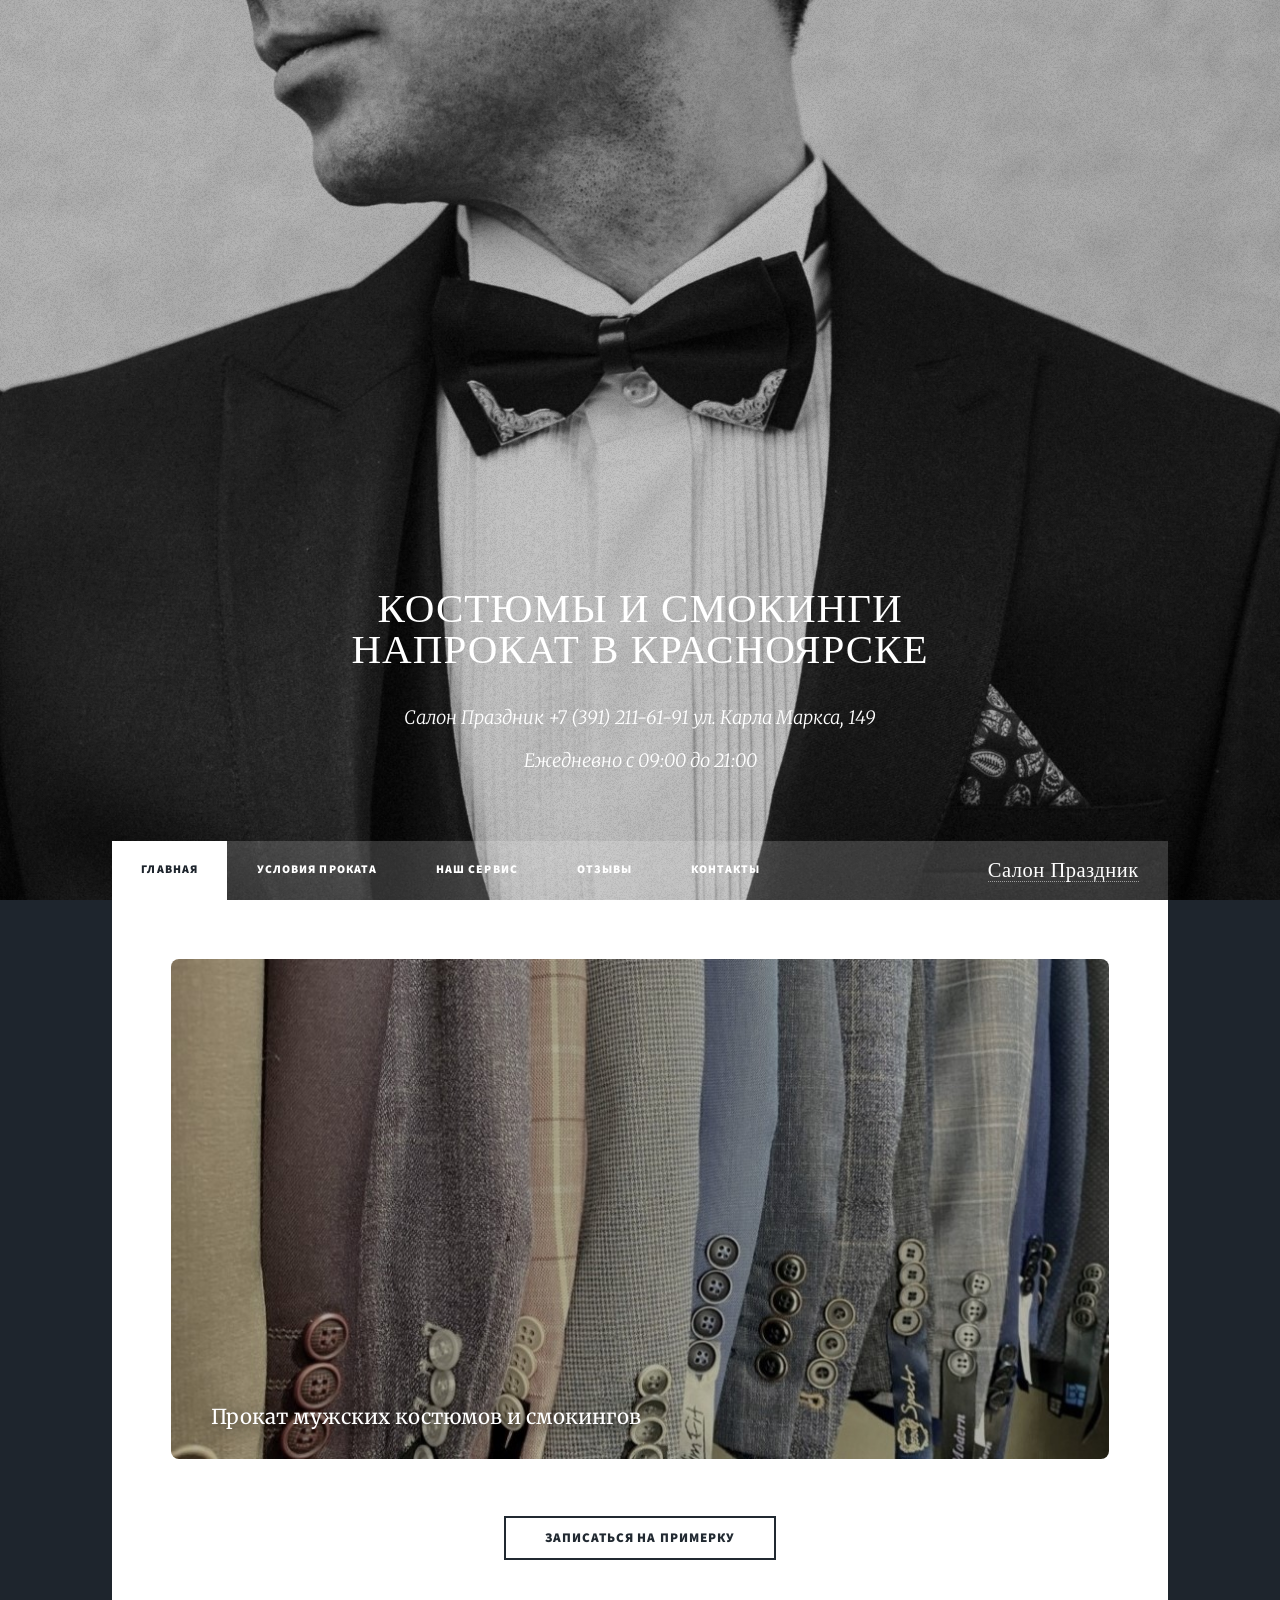
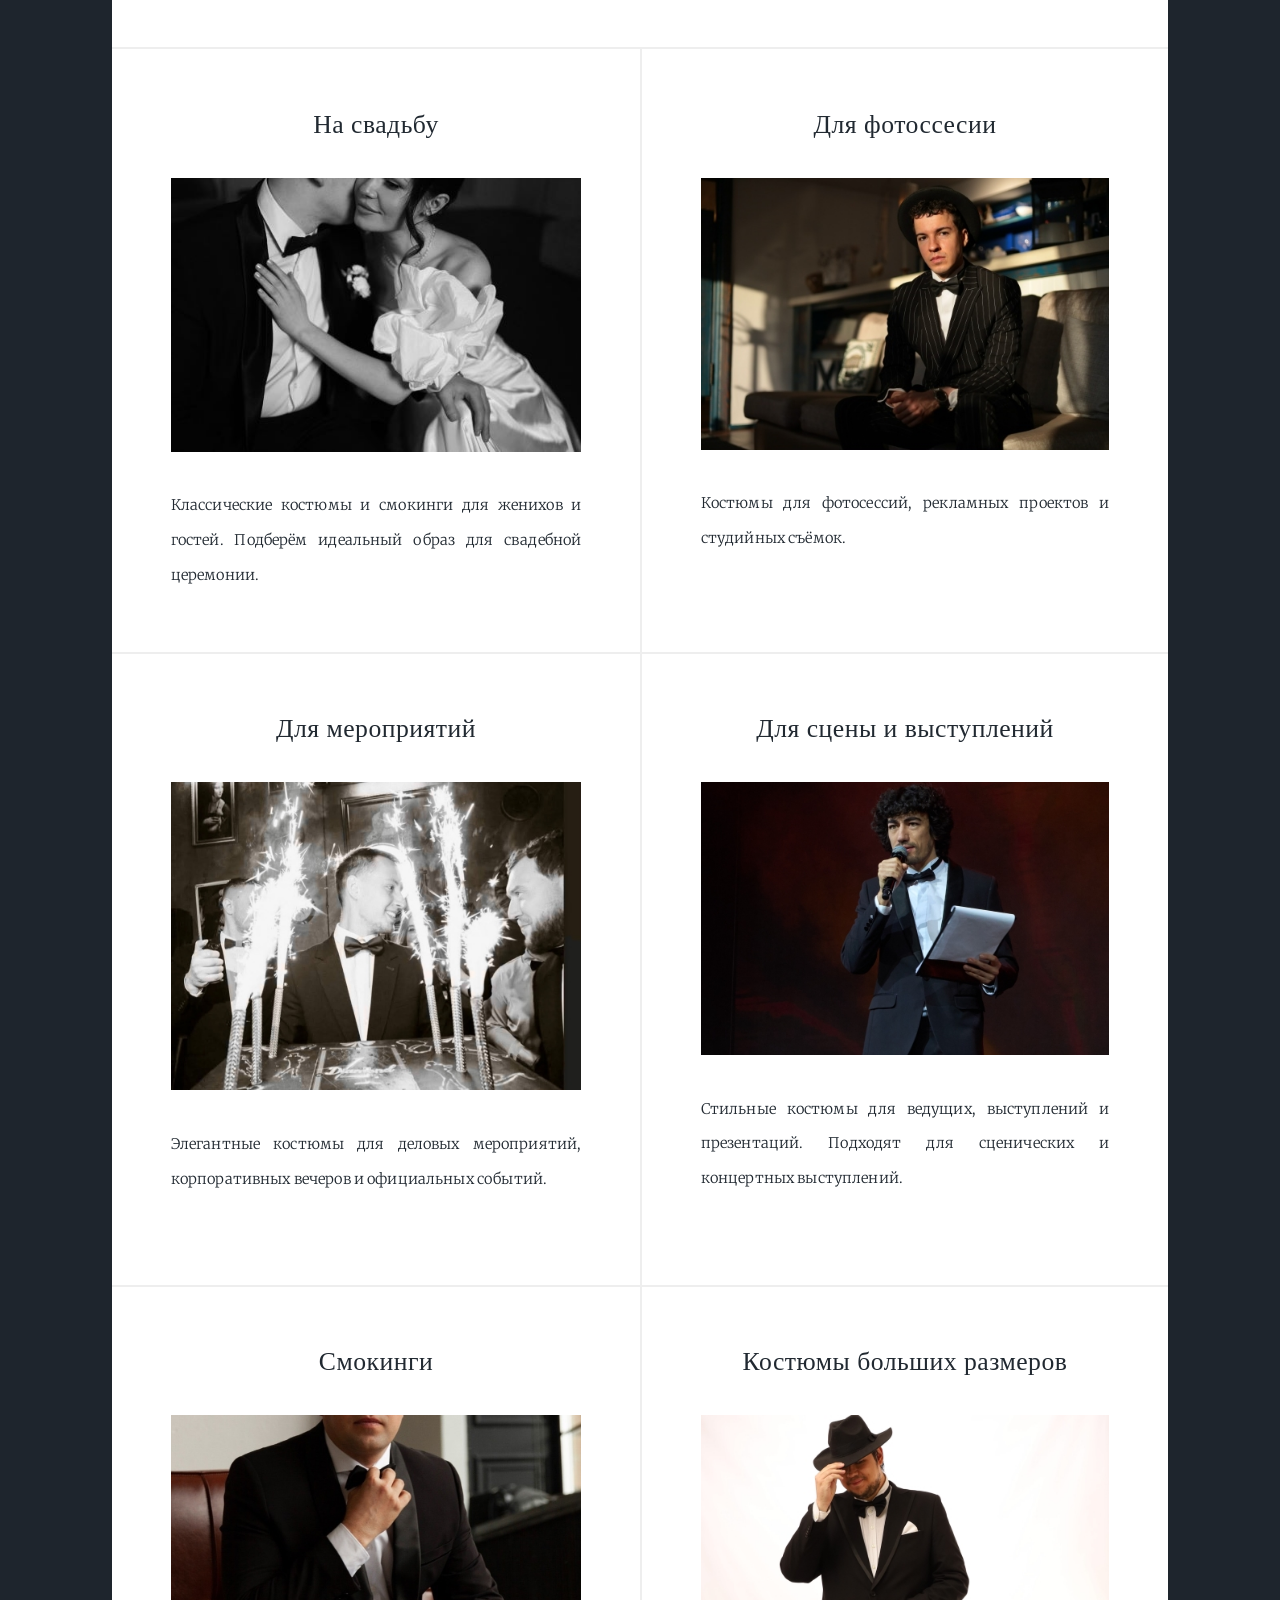
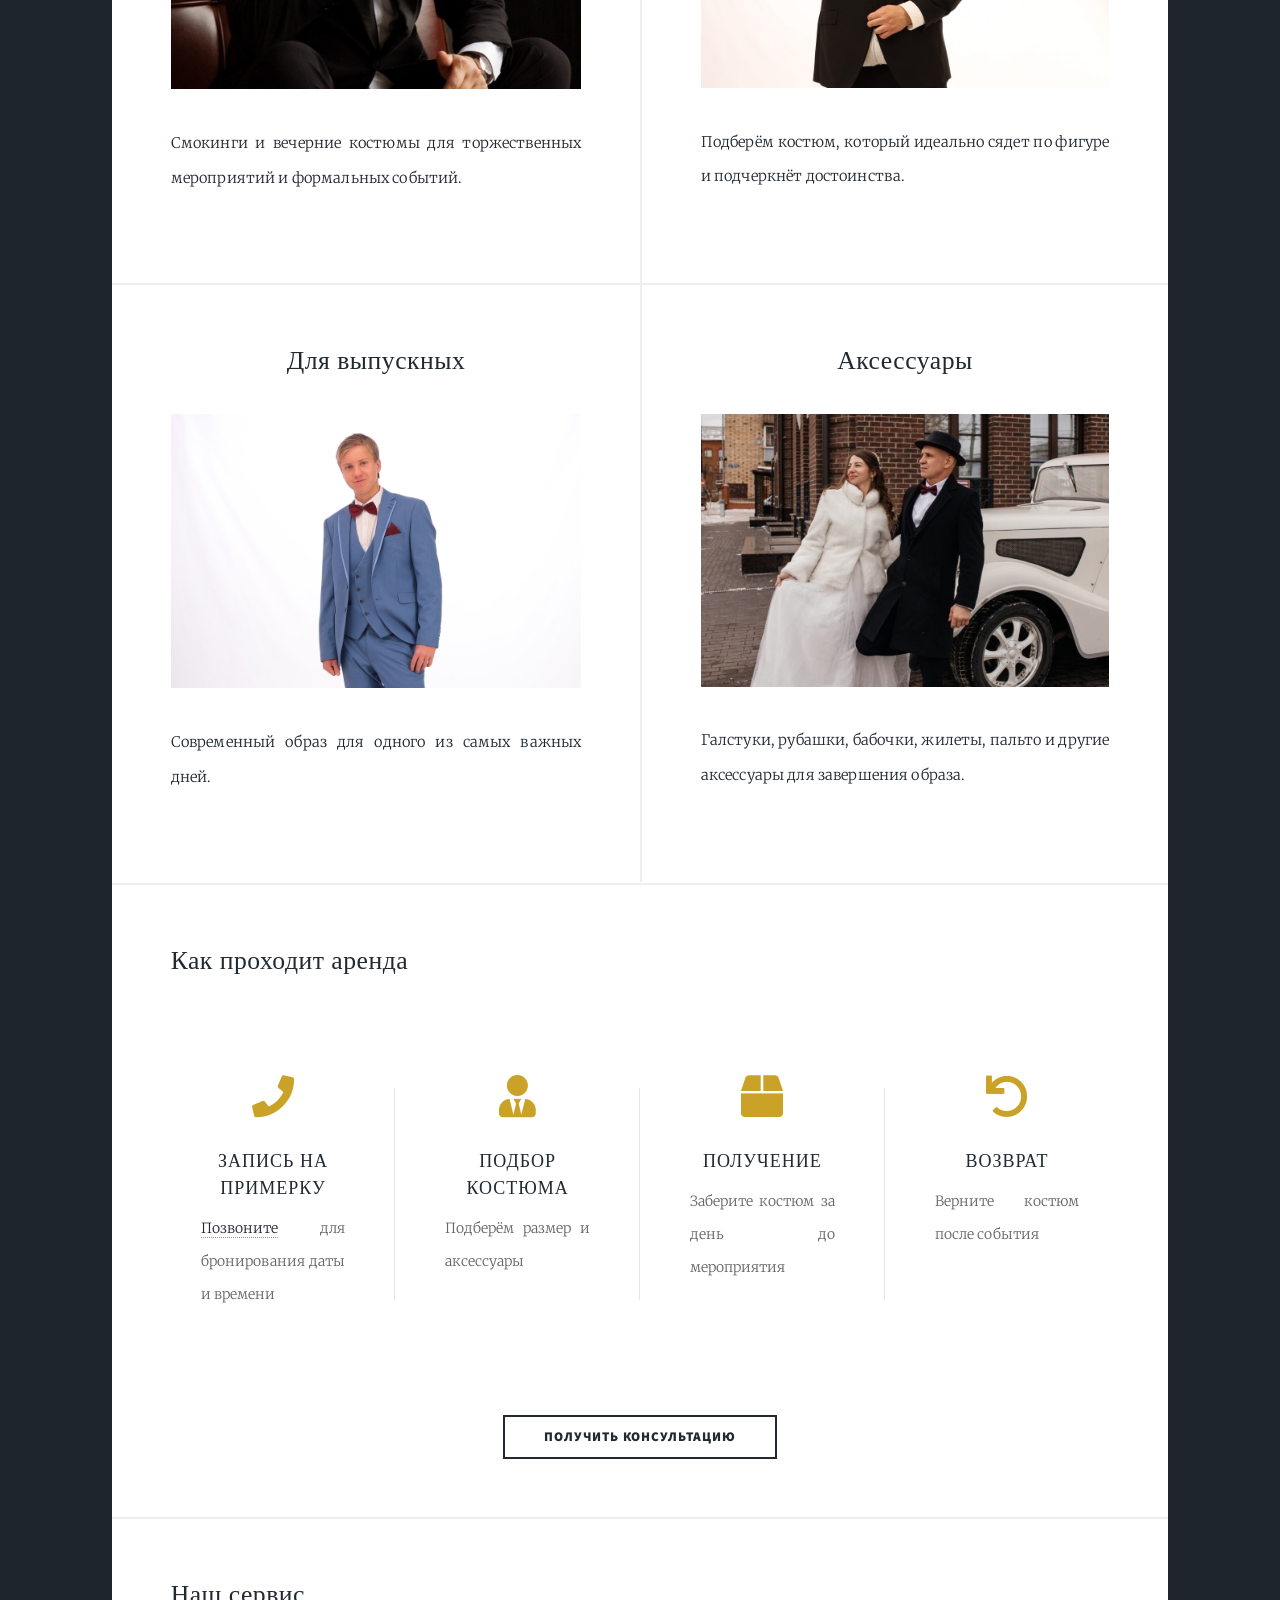
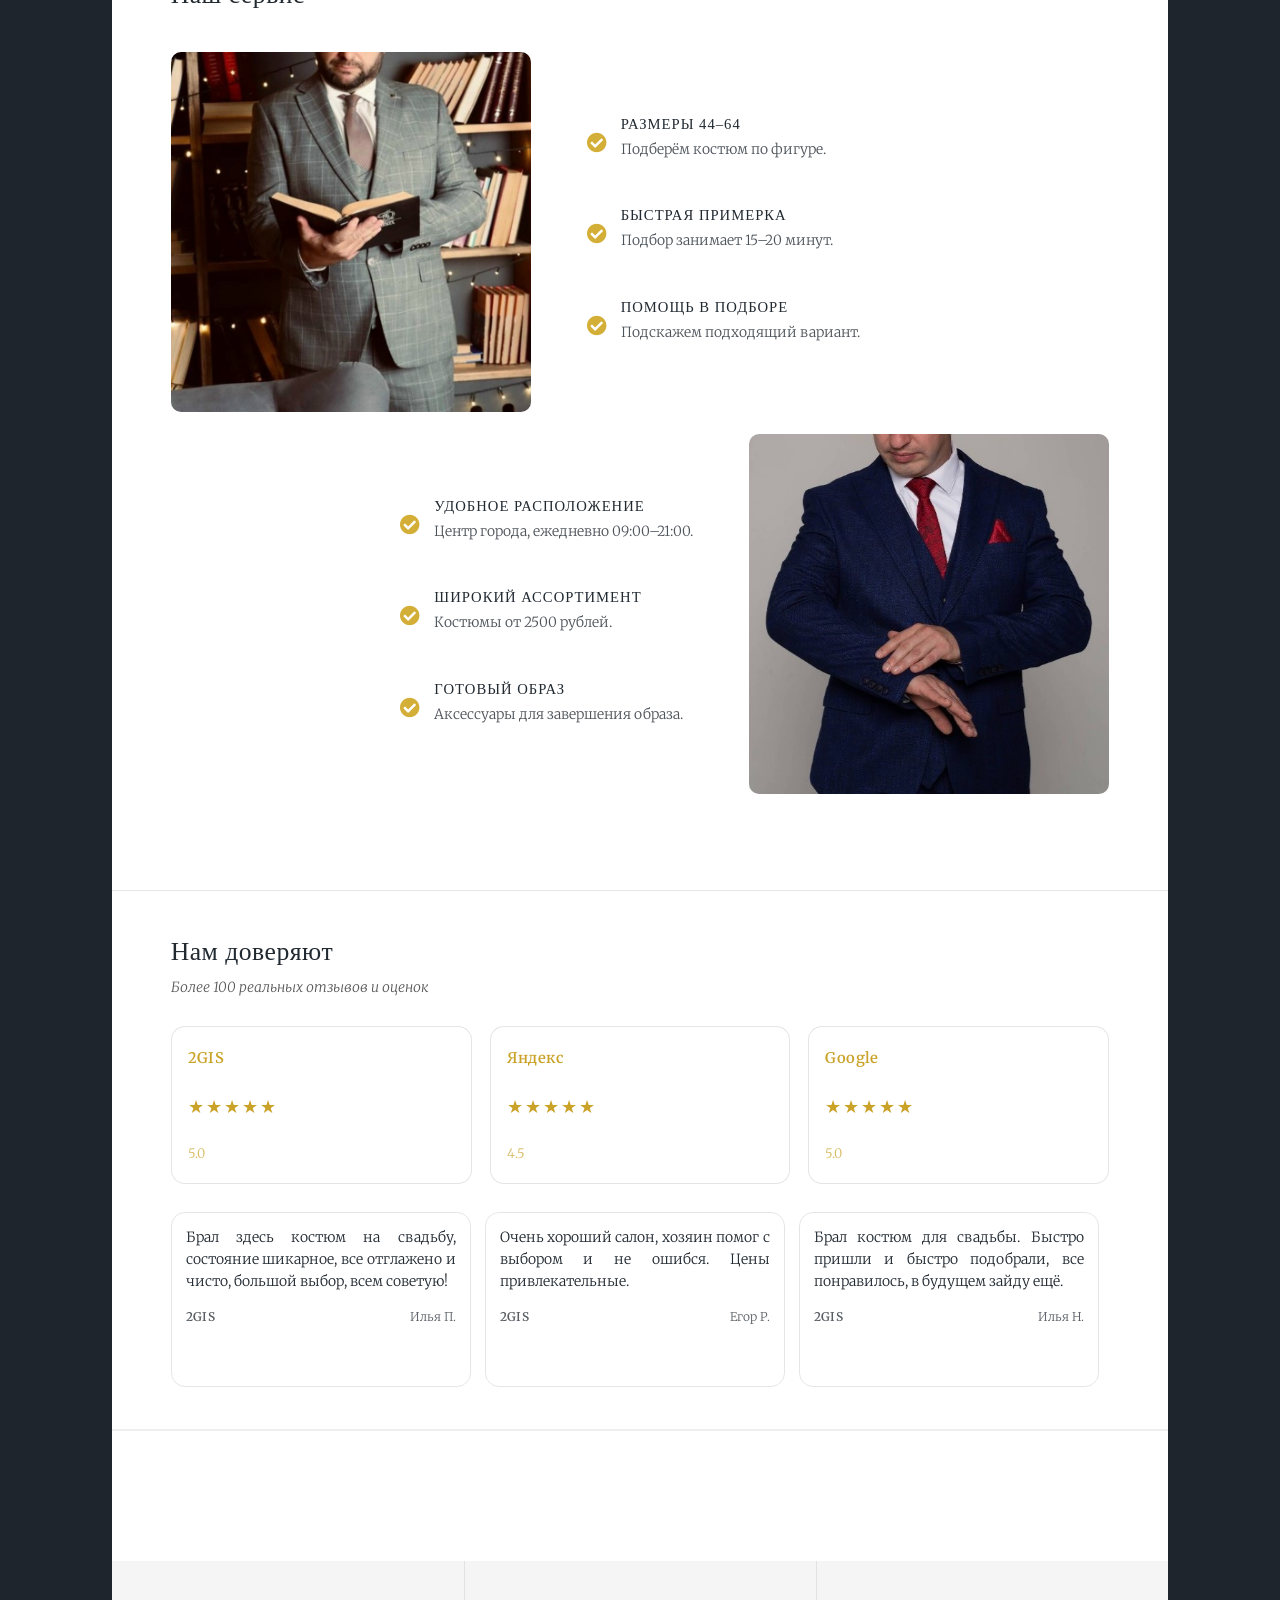
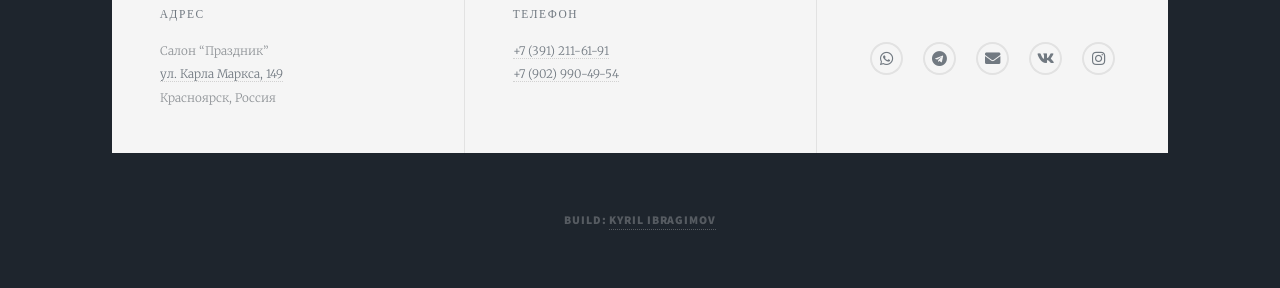
==== commit cea98aee: "phone ref changes" ====
--- a/index.html
+++ b/index.html
@@ -38,7 +38,7 @@
 						напрокат в Красноярске</h1>
 						<p>
 							<!-- Прокат мужских костюмов и смокингов в Красноярске</a><br /> -->
-						Салон Праздник +7 (902) 990-49-54 ул. Карла Маркса, 149</a><br />
+						Салон Праздник +7 (391) 211-61-91 ул. Карла Маркса, 149</a><br />
 						Ежедневно с 09:00 до 21:00</a>
 					</p>
 						<!-- <ul class="actions">
@@ -86,7 +86,7 @@
 								</div>
 								<!-- <a class="image main"><img src="images/pic01.jpg" alt="" /></a> -->
 								<ul class="actions hero-button">
-									<li><a href="tel:+79029904954" class="button large">Записаться на примерку</a></li>
+									<li><a href="tel:+73912116191" class="button large">Записаться на примерку</a></li>
 									<!-- <li><a href="#booking" class="button large">Записаться на примерку</a></li> -->
 								</ul>
 							</article>
@@ -95,7 +95,7 @@
 							<section class="posts">
 								<article>
 									<header>
-										<h2><a href="tel:+79029904954">На свадьбу<br />
+										<h2><a href="tel:+73912116191">На свадьбу<br />
 									</a></h2>
 									</header>
 									<a class="image fit"><img src="images/pic02.jpg" alt="" /></a>
@@ -104,7 +104,7 @@
 								</article>
 								<article>
 									<header>
-										<h2><a href="tel:+79029904954" >Для фотоссесии<br />
+										<h2><a href="tel:+73912116191" >Для фотоссесии<br />
 										</a></h2>
 									</header>
 									<a class="image fit"><img src="images/pic03.jpg" alt="" /></a>
@@ -112,7 +112,7 @@
 								</article>
 								<article>
 									<header>
-										<h2><a href="tel:+79029904954">Для мероприятий<br />
+										<h2><a href="tel:+73912116191">Для мероприятий<br />
 										</a></h2>
 									</header>
 									<a class="image fit"><img src="images/pic04.jpg" alt="" /></a>
@@ -122,7 +122,7 @@
 								</article>
 								<article>
 									<header>
-										<h2><a href="tel:+79029904954">Для сцены и выступлений<br />
+										<h2><a href="tel:+73912116191">Для сцены и выступлений<br />
 										</a></h2>
 									</header>
 									<a class="image fit"><img src="images/pic05.jpg" alt="" /></a>
@@ -132,7 +132,7 @@
 								</article>
 								<article>
 									<header>
-										<h2><a href="tel:+79029904954">Смокинги<br />
+										<h2><a href="tel:+73912116191">Смокинги<br />
 										</a></h2>
 									</header>
 									<a class="image fit"><img src="images/pic06.jpg" alt="" /></a>
@@ -143,7 +143,7 @@
 								
 								<article>
 									<header>
-										<h2><a href="tel:+79029904954">Костюмы больших размеров<br />
+										<h2><a href="tel:+73912116191">Костюмы больших размеров<br />
 										</a></h2>
 									</header>
 									<a class="image fit"><img src="images/pic08.jpg" alt="" /></a>
@@ -153,7 +153,7 @@
 								</article>
 								<article>
 									<header>
-										<h2><a href="tel:+79029904954g">Для выпускных<br />
+										<h2><a href="tel:+73912116191">Для выпускных<br />
 										</a></h2>
 									</header>
 									<a class="image fit"><img src="images/pic09.jpg" alt="" /></a>
@@ -163,7 +163,7 @@
 								</article>
 								<article>
 									<header>
-										<h2><a href="tel:+79029904954">Аксессуары<br />
+										<h2><a href="tel:+73912116191">Аксессуары<br />
 										</a></h2>
 									</header>
 									<a class="image fit"><img src="images/pic07.jpg" alt="" /></a>
@@ -181,7 +181,7 @@
 							<div class="step">
 							<span class="icon solid fa-phone"></span>
 							<h3>Запись на примерку</h3>
-							<p><a href="tel:+79029904954">Позвоните</a> для бронирования даты и времени</p>
+							<p><a href="tel:+73912116191">Позвоните</a> для бронирования даты и времени</p>
 							</div>
 
 							<div class="step">
@@ -204,7 +204,7 @@
 						</div>
 						<ul class="actions hero-button">
 						<li>
-							<a href="tel:+79029904954" class="button large">
+							<a href="tel:+73912116191" class="button large">
 							Получить консультацию
 							</a>
 						</li>
@@ -440,8 +440,8 @@
 					<section>
 						<h3>Телефон</h3>
 						<p>
-							<a href="tel:+79029904954">+7 (902) 990-49-54</a><br>
-							<a href="tel:+73912116191">+7 (391) 211-61-91</a>
+							<a href="tel:+73912116191">+7 (391) 211-61-91</a><br>
+							<a href="tel:+79029904954">+7 (902) 990-49-54</a>
 						</p>
 					</section>
 
